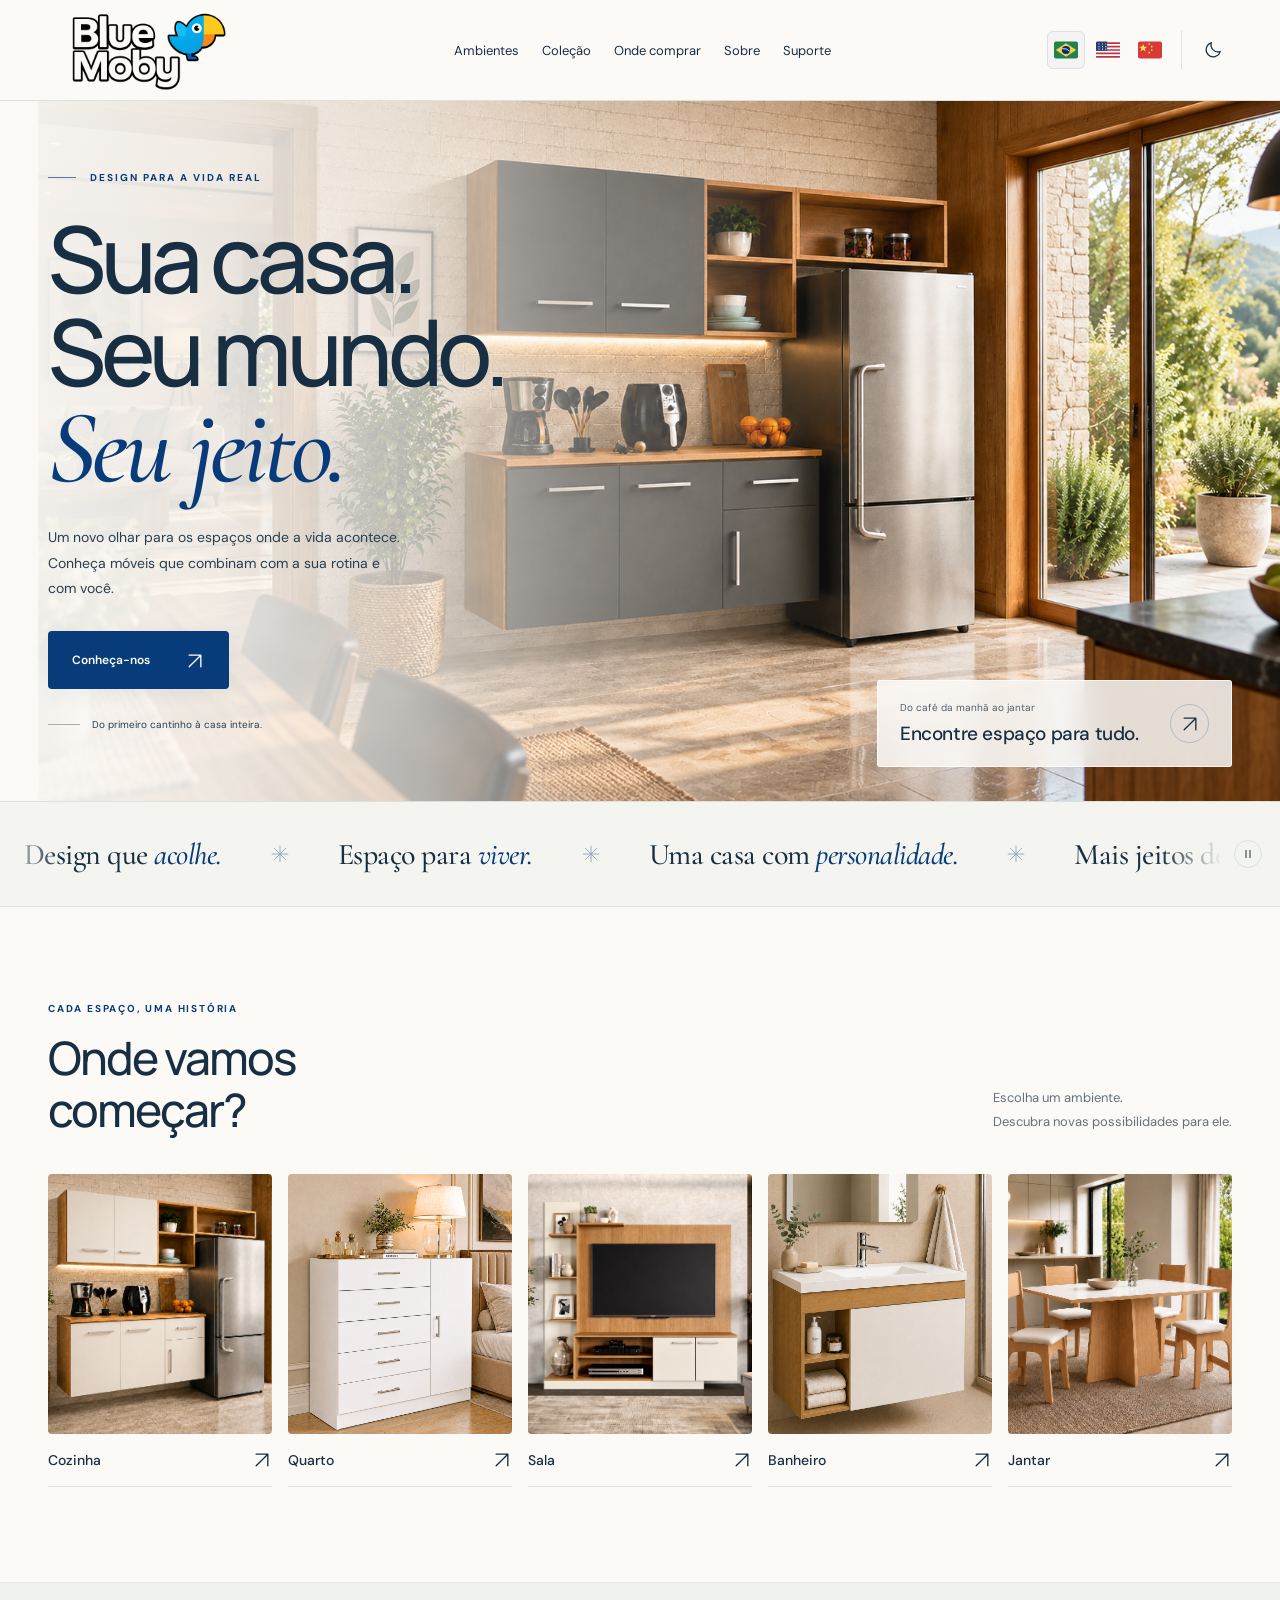
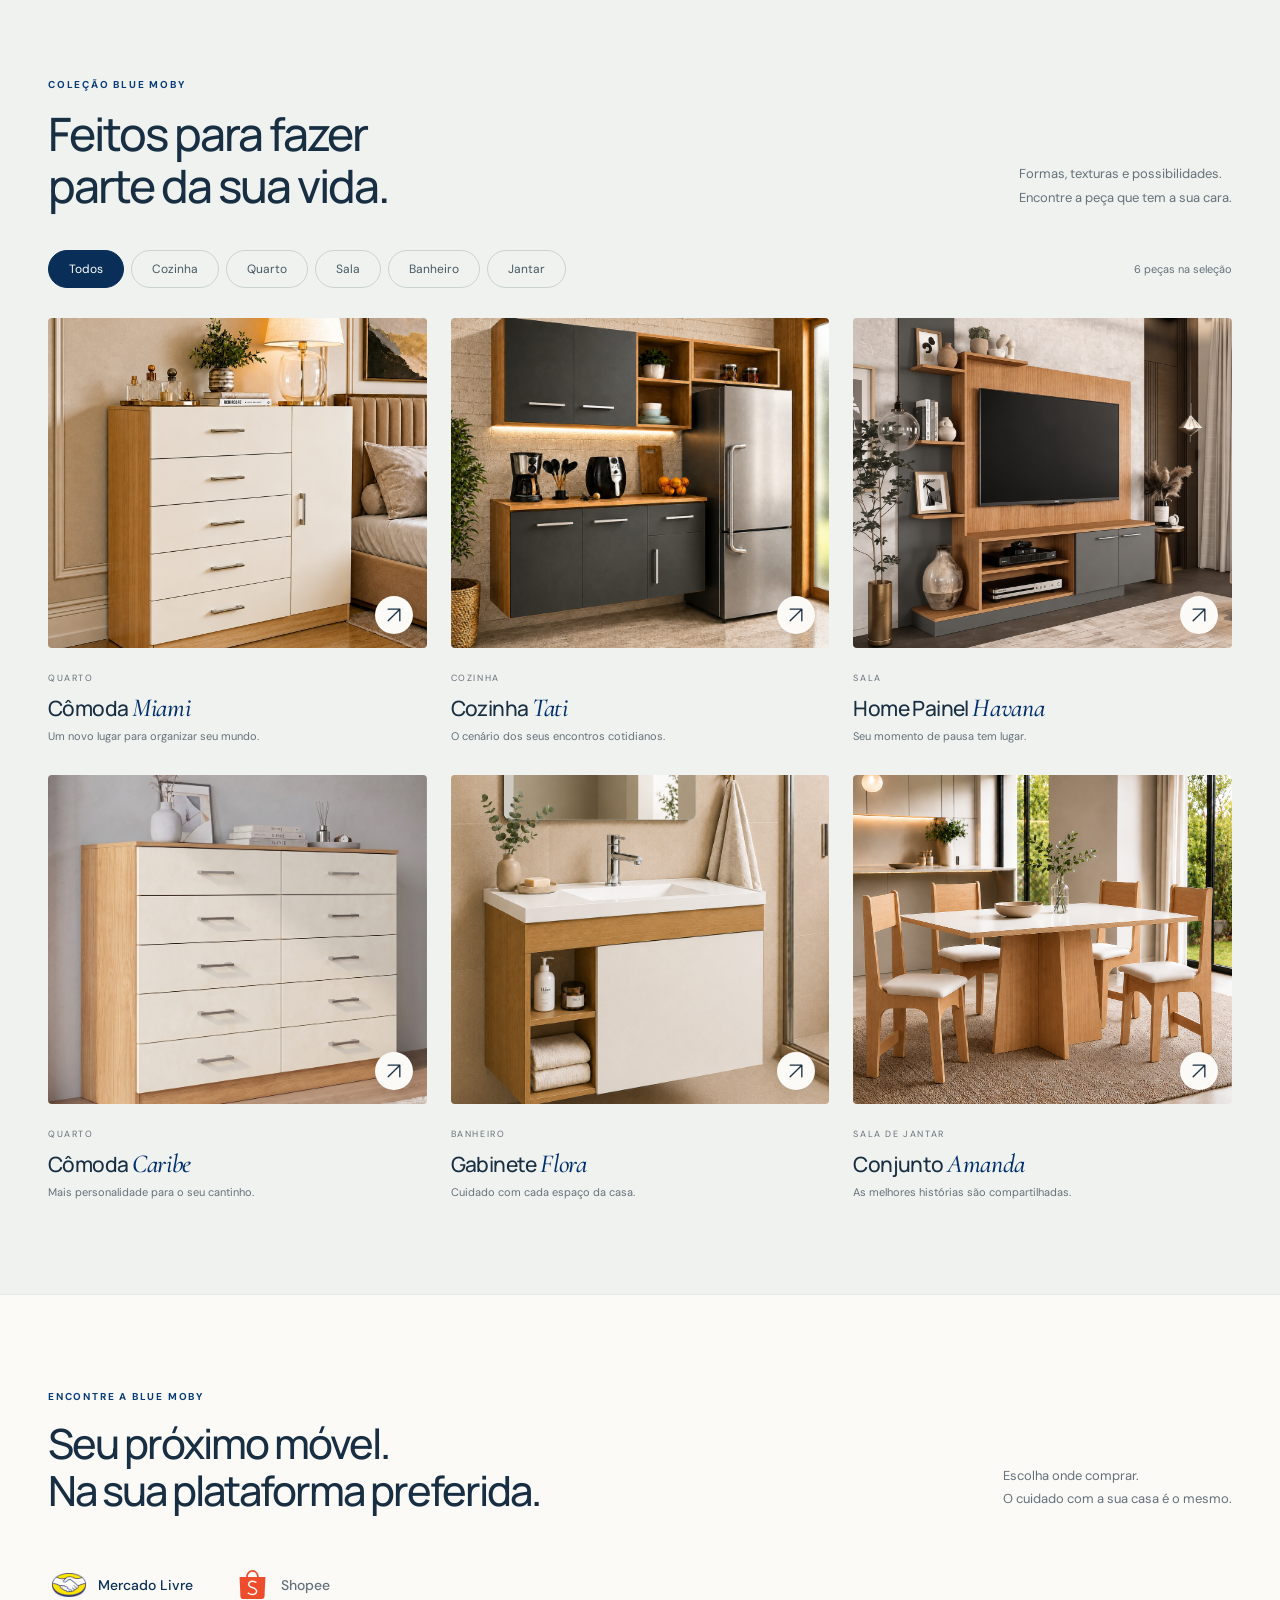
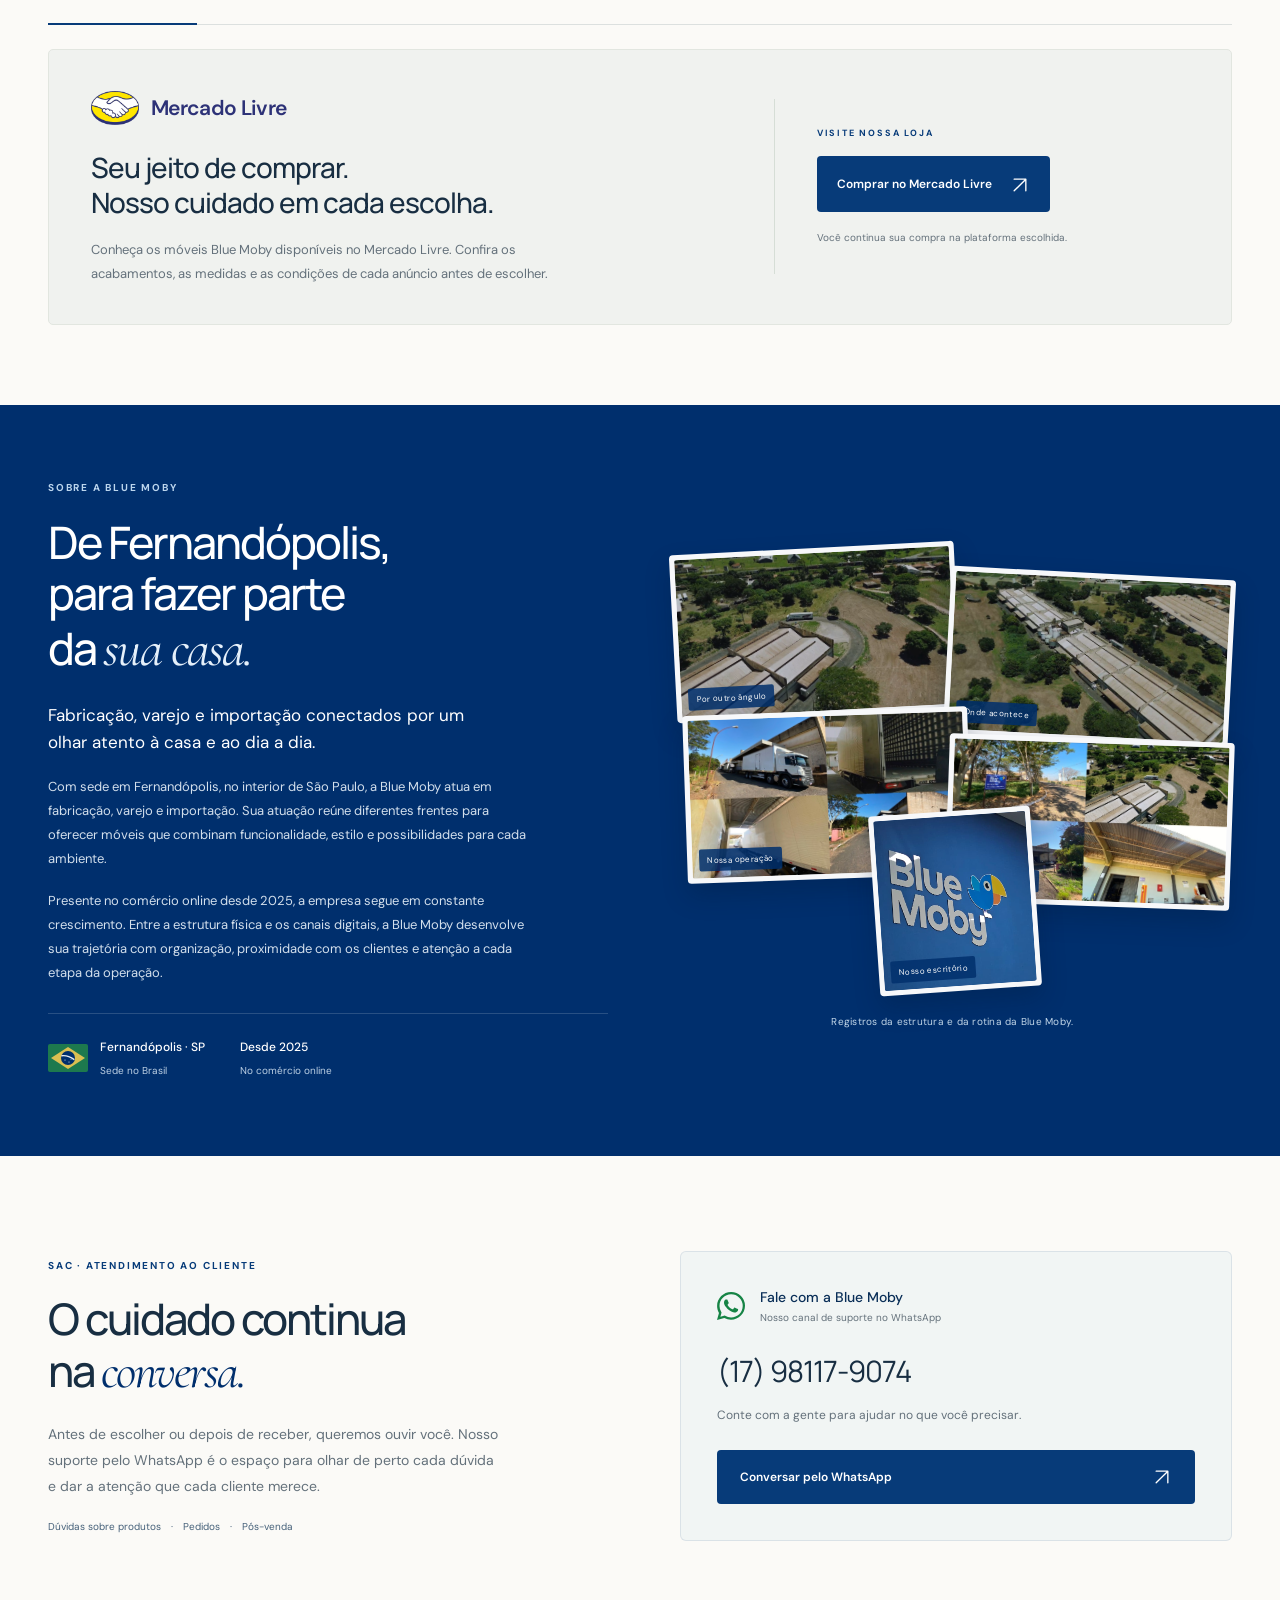
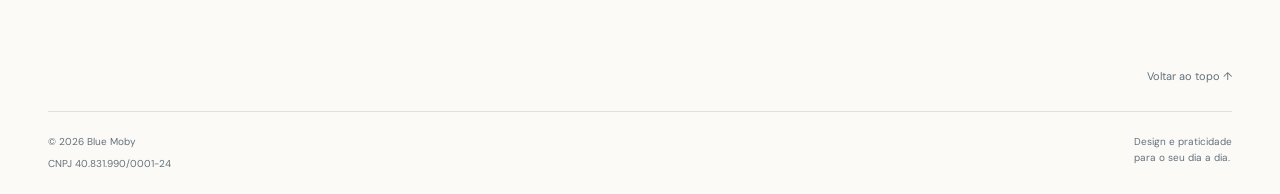
==== index.html @ 4458fa80 "refatorar estrutura (tree) do código para melhorar a legibilidade e a manutenibilidade + add readme" ====
<!doctype html>
<html lang="pt-BR">

<head>
  <meta charset="utf-8">
  <meta name="viewport" content="width=device-width,initial-scale=1">
  <meta name="description"
    content="Explore os móveis Blue Moby para cozinha, quarto, sala e banheiro. Encontre inspiração para uma casa do seu jeito.">
  <title>Blue Moby</title>
  <link rel="icon" type="image/png" href="images/brand/mascot.png">
  <link rel="preconnect" href="https://fonts.googleapis.com">
  <link rel="preconnect" href="https://fonts.gstatic.com" crossorigin>
  <link
    href="https://fonts.googleapis.com/css2?family=Cormorant+Garamond:ital,wght@0,500;0,600;1,500;1,600&family=DM+Sans:wght@400;500;600;700&family=Manrope:wght@400;500;600;700;800&display=swap"
    rel="stylesheet">
  <link rel="stylesheet" href="styles/main.css">
  <script>try { document.documentElement.dataset.theme = localStorage.getItem("blue-moby-theme") === "dark" ? "dark" : "light" } catch { }</script>
  <script src="scripts/preferences.js" defer></script>
  <script src="scripts/app.js" defer></script>
</head>

<body>
  <a class="skip-link" href="#conteudo">Pular para o conteúdo</a>
  <header class="header">
    <div class="container header-inner">
      <a class="brand" href="#inicio" aria-label="Blue Moby — início"><img src="images/brand/logo.png" alt="Blue Moby"
          width="145" height="48"></a>
      <nav class="nav" id="navigation" aria-label="Navegação principal"><a href="#ambientes">Ambientes</a><a
          href="#produtos">Coleção</a><a href="#onde-comprar">Onde comprar</a><a href="#sobre">Sobre</a><a
          href="#suporte">Suporte</a></nav>
      <div class="header-tools">
        <div class="language-picker" role="group" aria-label="Preferências de idioma"><button type="button"
            class="language-button" data-language="pt" lang="pt" aria-label="Português" title="Português"
            aria-pressed="true"><svg viewBox="0 0 28 20" width="24" height="18" aria-hidden="true">
              <rect width="28" height="20" rx="2" fill="#21824b" />
              <path d="m14 2 12 8-12 8L2 10Z" fill="#f3cf4f" />
              <circle cx="14" cy="10" r="4.8" fill="#002f6d" />
              <path d="M9.5 8.5q5-1 9 3" fill="none" stroke="white" stroke-width="1" />
            </svg></button><button type="button" class="language-button" data-language="en" lang="en"
            aria-label="English" title="English" aria-pressed="false"><svg viewBox="0 0 28 20" width="24" height="18"
              aria-hidden="true">
              <rect width="28" height="20" rx="2" fill="#fff" />
              <path d="M0 2h28M0 6h28M0 10h28M0 14h28M0 18h28" stroke="#bd3542" stroke-width="2" />
              <path d="M0 0h13v11H0z" fill="#253d70" />
              <path d="M3 3h1m3 0h1m3 0h1M3 6h1m3 0h1m3 0h1M3 9h1m3 0h1m3 0h1" stroke="white" stroke-width="1.4" />
            </svg></button><button type="button" class="language-button" data-language="zh" lang="zh-CN"
            aria-label="简体中文" title="简体中文" aria-pressed="false"><svg viewBox="0 0 28 20" width="24" height="18"
              aria-hidden="true">
              <rect width="28" height="20" rx="2" fill="#d83b35" />
              <path d="m6 3 1.2 3.3h3.4L8 8.4l1 3.3-3-2-3 2 1-3.3L1.4 6.3h3.4Z" fill="#ffdf64" />
              <g fill="#ffdf64">
                <circle cx="13" cy="3" r="1" />
                <circle cx="16" cy="6" r="1" />
                <circle cx="16" cy="10" r="1" />
                <circle cx="13" cy="13" r="1" />
              </g>
            </svg></button></div><button class="theme-toggle" type="button" aria-label="Ativar modo escuro"
          aria-pressed="false"><svg class="moon-icon" width="20" height="20" viewBox="0 0 24 24" fill="none"
            stroke="currentColor" stroke-width="1.5" aria-hidden="true">
            <path d="M20.5 14A8.5 8.5 0 0 1 10 3.5 8.5 8.5 0 1 0 20.5 14Z" />
          </svg><svg class="sun-icon" width="20" height="20" viewBox="0 0 24 24" fill="none" stroke="currentColor"
            stroke-width="1.5" stroke-linecap="round" aria-hidden="true">
            <circle cx="12" cy="12" r="4" />
            <path d="M12 2v2m0 16v2M2 12h2m16 0h2M5 5l1.5 1.5m11 11L19 19M5 19l1.5-1.5m11-11L19 5" />
          </svg></button>
      </div>
      <button class="menu-toggle" aria-controls="navigation" aria-expanded="false"
        aria-label="Abrir menu"><span></span><span></span></button>
    </div>
  </header>
  <main id="conteudo">
    <section class="hero container" id="inicio">
      <div class="hero-copy"><span class="eyebrow"> Design para a vida real</span>
        <h1>Sua casa.<br>Seu mundo.<br><span>Seu jeito.</span></h1>
        <p>Um novo olhar para os espaços onde a vida acontece. Conheça móveis que combinam com a sua rotina e com você.
        </p><a href="#produtos" class="button primary">Conheça-nos <span aria-hidden="true"><svg
              class="interactive-arrow" width="20" height="20" viewBox="0 0 24 24" fill="none" stroke="currentColor"
              stroke-width="1.6" stroke-linecap="round" stroke-linejoin="round" aria-hidden="true">
              <path d="M5 19 19 5M5 5h14v14" />
            </svg></span></a>
        <div class="hero-footnote"><span class="line"></span>Do primeiro cantinho à casa inteira.</div>
      </div>
      <div class="hero-visual"><img class="hero-photo" src="images/hero/kitchen-wide.png"
          alt="Cozinha Blue Moby em um ambiente decorado" fetchpriority="high">
        <a class="hero-tag" href="#produtos" data-category="Cozinha"><span><small>Do café da manhã ao
              jantar</small><strong>Encontre espaço para tudo.</strong></span><span class="circle-arrow"
            aria-hidden="true"><svg class="interactive-arrow" width="20" height="20" viewBox="0 0 24 24" fill="none"
              stroke="currentColor" stroke-width="1.6" stroke-linecap="round" stroke-linejoin="round"
              aria-hidden="true">
              <path d="M5 19 19 5M5 5h14v14" />
            </svg></span></a>
      </div>
    </section>
    <div class="brand-strip" role="region" aria-label="O jeito Blue Moby de morar">
      <div class="marquee-window">
        <div class="marquee-track" id="brand-marquee">
          <div class="marquee-group"><span class="marquee-phrase">Design que <em>acolhe.</em></span><span
              class="marquee-separator" aria-hidden="true"><svg width="22" height="22" viewBox="0 0 24 24" fill="none">
                <path d="M12 3v18M3 12h18M5.6 5.6l12.8 12.8M5.6 18.4 18.4 5.6" stroke="currentColor" stroke-width="1" />
              </svg></span><span class="marquee-phrase">Espaço para <em>viver.</em></span><span
              class="marquee-separator" aria-hidden="true"><svg width="22" height="22" viewBox="0 0 24 24" fill="none">
                <path d="M12 3v18M3 12h18M5.6 5.6l12.8 12.8M5.6 18.4 18.4 5.6" stroke="currentColor" stroke-width="1" />
              </svg></span><span class="marquee-phrase">Uma casa com <em>personalidade.</em></span><span
              class="marquee-separator" aria-hidden="true"><svg width="22" height="22" viewBox="0 0 24 24" fill="none">
                <path d="M12 3v18M3 12h18M5.6 5.6l12.8 12.8M5.6 18.4 18.4 5.6" stroke="currentColor" stroke-width="1" />
              </svg></span><span class="marquee-phrase">Mais jeitos de <em>morar bem.</em></span><span
              class="marquee-separator" aria-hidden="true"><svg width="22" height="22" viewBox="0 0 24 24" fill="none">
                <path d="M12 3v18M3 12h18M5.6 5.6l12.8 12.8M5.6 18.4 18.4 5.6" stroke="currentColor" stroke-width="1" />
              </svg></span></div>
          <div class="marquee-group" aria-hidden="true"><span class="marquee-phrase">Design que
              <em>acolhe.</em></span><span class="marquee-separator" aria-hidden="true"><svg width="22" height="22"
                viewBox="0 0 24 24" fill="none">
                <path d="M12 3v18M3 12h18M5.6 5.6l12.8 12.8M5.6 18.4 18.4 5.6" stroke="currentColor" stroke-width="1" />
              </svg></span><span class="marquee-phrase">Espaço para <em>viver.</em></span><span
              class="marquee-separator" aria-hidden="true"><svg width="22" height="22" viewBox="0 0 24 24" fill="none">
                <path d="M12 3v18M3 12h18M5.6 5.6l12.8 12.8M5.6 18.4 18.4 5.6" stroke="currentColor" stroke-width="1" />
              </svg></span><span class="marquee-phrase">Uma casa com <em>personalidade.</em></span><span
              class="marquee-separator" aria-hidden="true"><svg width="22" height="22" viewBox="0 0 24 24" fill="none">
                <path d="M12 3v18M3 12h18M5.6 5.6l12.8 12.8M5.6 18.4 18.4 5.6" stroke="currentColor" stroke-width="1" />
              </svg></span><span class="marquee-phrase">Mais jeitos de <em>morar bem.</em></span><span
              class="marquee-separator" aria-hidden="true"><svg width="22" height="22" viewBox="0 0 24 24" fill="none">
                <path d="M12 3v18M3 12h18M5.6 5.6l12.8 12.8M5.6 18.4 18.4 5.6" stroke="currentColor" stroke-width="1" />
              </svg></span></div>
        </div>
      </div><button class="marquee-toggle" type="button" aria-controls="brand-marquee" aria-label="Pausar letreiro"
        aria-pressed="false"><svg class="pause-icon" width="12" height="12" viewBox="0 0 12 12" aria-hidden="true">
          <path d="M4 2v8M8 2v8" fill="none" stroke="currentColor" stroke-width="1.5" />
        </svg><svg class="play-icon" width="12" height="12" viewBox="0 0 12 12" aria-hidden="true">
          <path d="m4 2 6 4-6 4Z" fill="currentColor" />
        </svg></button>
    </div>
    <section class="section container" id="ambientes">
      <div class="section-heading">
        <div><span class="eyebrow">Cada espaço, uma história</span>
          <h2>Onde vamos<br>começar?</h2>
        </div>
        <p>Escolha um ambiente.<br>Descubra novas possibilidades para ele.</p>
      </div>
      <div class="environments">
        <a class="environment" href="#produtos" data-category="Cozinha"><img src="images/rooms/cozinha.png"
            alt="Ambiente de cozinha" loading="lazy"><span><strong>Cozinha</strong><b><svg class="interactive-arrow"
                width="20" height="20" viewBox="0 0 24 24" fill="none" stroke="currentColor" stroke-width="1.6"
                stroke-linecap="round" stroke-linejoin="round" aria-hidden="true">
                <path d="M5 19 19 5M5 5h14v14" />
              </svg></b></span></a>
        <a class="environment" href="#produtos" data-category="Quarto"><img src="images/rooms/quarto.png"
            alt="Ambiente de quarto" loading="lazy"><span><strong>Quarto</strong><b><svg class="interactive-arrow"
                width="20" height="20" viewBox="0 0 24 24" fill="none" stroke="currentColor" stroke-width="1.6"
                stroke-linecap="round" stroke-linejoin="round" aria-hidden="true">
                <path d="M5 19 19 5M5 5h14v14" />
              </svg></b></span></a>
        <a class="environment" href="#produtos" data-category="Sala"><img src="images/rooms/sala.png"
            alt="Ambiente de sala" loading="lazy"><span><strong>Sala</strong><b><svg class="interactive-arrow"
                width="20" height="20" viewBox="0 0 24 24" fill="none" stroke="currentColor" stroke-width="1.6"
                stroke-linecap="round" stroke-linejoin="round" aria-hidden="true">
                <path d="M5 19 19 5M5 5h14v14" />
              </svg></b></span></a>
        <a class="environment" href="#produtos" data-category="Banheiro"><img src="images/rooms/banheiro.png"
            alt="Ambiente de banheiro" loading="lazy"><span><strong>Banheiro</strong><b><svg class="interactive-arrow"
                width="20" height="20" viewBox="0 0 24 24" fill="none" stroke="currentColor" stroke-width="1.6"
                stroke-linecap="round" stroke-linejoin="round" aria-hidden="true">
                <path d="M5 19 19 5M5 5h14v14" />
              </svg></b></span></a>
        <a class="environment" href="#produtos" data-category="Jantar"><img src="images/products/conjunto-amanda.png"
            alt="Ambiente de sala de jantar" loading="lazy"><span><strong>Jantar</strong><b><svg
                class="interactive-arrow" width="20" height="20" viewBox="0 0 24 24" fill="none" stroke="currentColor"
                stroke-width="1.6" stroke-linecap="round" stroke-linejoin="round" aria-hidden="true">
                <path d="M5 19 19 5M5 5h14v14" />
              </svg></b></span></a>
      </div>
    </section>
    <section class="collection section" id="produtos">
      <div class="container">
        <div class="section-heading">
          <div><span class="eyebrow">Coleção Blue Moby</span>
            <h2>Feitos para fazer<br>parte da sua vida.</h2>
          </div>
          <p>Formas, texturas e possibilidades.<br>Encontre a peça que tem a sua cara.</p>
        </div>
        <div class="collection-toolbar">
          <div class="filters" role="group" aria-label="Filtrar produtos por ambiente"><button class="filter active"
              data-filter="Todos" aria-pressed="true">Todos</button><button class="filter" data-filter="Cozinha"
              aria-pressed="false">Cozinha</button><button class="filter" data-filter="Quarto"
              aria-pressed="false">Quarto</button><button class="filter" data-filter="Sala"
              aria-pressed="false">Sala</button><button class="filter" data-filter="Banheiro"
              aria-pressed="false">Banheiro</button><button class="filter" data-filter="Jantar"
              aria-pressed="false">Jantar</button></div><span id="result-count" class="result-count" role="status"
            aria-live="polite"></span>
        </div>
        <div class="product-grid" id="product-grid"></div><noscript>
          <p>Ative o JavaScript para explorar os filtros e os detalhes da coleção.</p>
        </noscript>
        <div class="empty-state" id="empty-state" hidden><span class="eyebrow">Explore a Blue Moby</span>
          <h3>Novas possibilidades para sua casa.</h3>
          <p>Ainda não há produtos nesta seleção. Explore os outros ambientes da Blue Moby.</p>
          <button class="button primary" id="reset-filter">Ver todos os móveis <span aria-hidden="true"><svg
                class="interactive-arrow" width="20" height="20" viewBox="0 0 24 24" fill="none" stroke="currentColor"
                stroke-width="1.6" stroke-linecap="round" stroke-linejoin="round" aria-hidden="true">
                <path d="M5 19 19 5M5 5h14v14" />
              </svg></span></button>
        </div>
      </div>
    </section>
    <section class="marketplaces section container" id="onde-comprar" aria-labelledby="marketplaces-title">
      <div class="section-heading">
        <div><span class="eyebrow">Encontre a Blue Moby</span>
          <h2 id="marketplaces-title">Seu próximo móvel.<br>Na sua plataforma preferida.</h2>
        </div>
        <p>Escolha onde comprar. <br>O cuidado com a sua casa é o mesmo.</p>
      </div>
      <div class="market-tabs" role="tablist" aria-label="Escolha uma plataforma"><button class="market-tab"
          id="tab-mercado-livre" role="tab" aria-selected="true" aria-controls="panel-mercado-livre" tabindex="0"
          type="button"><img src="images/marketplaces/mercado-livre.png" alt="" width="36" height="30"><span>Mercado
            Livre</span></button>
        <button class="market-tab" id="tab-shopee" role="tab" aria-selected="false" aria-controls="panel-shopee"
          tabindex="-1" type="button"><img src="images/marketplaces/shopee.svg" alt="" width="36"
            height="30"><span>Shopee</span></button>
      </div>
      <div class="market-panel" id="panel-mercado-livre" role="tabpanel" aria-labelledby="tab-mercado-livre"
        tabindex="0">
        <div class="market-copy"><span class="market-brand mercado-livre"><img src="images/marketplaces/mercado-livre.png" alt=""
              width="48" height="40"><span>Mercado Livre</span></span>
          <h3>Seu jeito de comprar.<br>Nosso cuidado em cada escolha.</h3>
          <p>Conheça os móveis Blue Moby disponíveis no Mercado Livre. Confira os acabamentos, as medidas e as condições
            de cada anúncio antes de escolher.</p>
        </div>
        <div class="market-action"><span class="eyebrow">Visite nossa loja</span><a class="button primary market-link"
            href="https://mercadolivre.com.br/pagina/bluemoby2" target="_blank" rel="noopener noreferrer">Comprar no
            Mercado Livre<span aria-hidden="true"><svg class="interactive-arrow" width="20" height="20"
                viewBox="0 0 24 24" fill="none" stroke="currentColor" stroke-width="1.6" stroke-linecap="round"
                stroke-linejoin="round" aria-hidden="true">
                <path d="M5 19 19 5M5 5h14v14" />
              </svg></span><span class="sr-only"> (abre em nova aba)</span></a>
          <p>Você continua sua compra na plataforma escolhida.</p>
        </div>
      </div>
      <div class="market-panel" id="panel-shopee" role="tabpanel" aria-labelledby="tab-shopee" tabindex="0" hidden>
        <div class="market-copy"><span class="market-brand shopee"><img src="images/marketplaces/shopee.svg" alt="" width="48"
              height="40"><span>Shopee</span></span>
          <h3>Seu jeito de comprar.<br>Nosso cuidado em cada escolha.</h3>
          <p>Conheça os móveis Blue Moby disponíveis na Shopee. Confira os acabamentos, as medidas e as condições de
            cada anúncio antes de escolher.</p>
        </div>
        <div class="market-action"><span class="eyebrow">Visite nossa loja</span><a class="button primary market-link"
            href="https://shopee.com.br/bluemoby" target="_blank" rel="noopener noreferrer">Comprar na Shopee<span
              aria-hidden="true"><svg class="interactive-arrow" width="20" height="20" viewBox="0 0 24 24" fill="none"
                stroke="currentColor" stroke-width="1.6" stroke-linecap="round" stroke-linejoin="round"
                aria-hidden="true">
                <path d="M5 19 19 5M5 5h14v14" />
              </svg></span><span class="sr-only"> (abre em nova aba)</span></a>
          <p>Você continua sua compra na plataforma escolhida.</p>
        </div>
      </div>
    </section>

    <section class="company" id="sobre" aria-labelledby="company-title">
      <div class="container company-layout">
        <div class="company-copy"><span class="eyebrow">Sobre a Blue Moby</span>
          <h2 id="company-title">De Fernandópolis,<br>para fazer parte<br>da <em>sua casa.</em></h2>
          <p class="company-lead">Fabricação, varejo e importação conectados por um olhar atento à casa e ao dia a dia.
          </p>
          <p>Com sede em Fernandópolis, no interior de São Paulo, a Blue Moby atua em fabricação, varejo e importação.
            Sua atuação reúne diferentes frentes para oferecer móveis que combinam funcionalidade, estilo e
            possibilidades para cada ambiente.</p>
          <p>Presente no comércio online desde 2025, a empresa segue em constante crescimento. Entre a estrutura física
            e os canais digitais, a Blue Moby desenvolve sua trajetória com organização, proximidade com os clientes e
            atenção a cada etapa da operação.</p>
          <div class="company-facts"><span class="company-location"><svg class="brazil-flag" width="40" height="28"
                viewBox="0 0 40 28" role="img" aria-label="Brasil">
                <rect width="40" height="28" rx="2" fill="#21824b" />
                <path d="M20 3 37 14 20 25 3 14Z" fill="#f3cf4f" />
                <circle cx="20" cy="14" r="7" fill="#002f6d" />
                <path d="M13.4 11.8c4-.7 8.4.6 12.9 3.8" fill="none" stroke="#fff" stroke-width="1.4" />
                <g fill="#fff">
                  <circle cx="17" cy="16" r=".55" />
                  <circle cx="21" cy="18" r=".55" />
                  <circle cx="23" cy="15.5" r=".45" />
                </g>
              </svg><span><strong>Fernandópolis · SP</strong>Sede no Brasil</span></span><span><strong>Desde
                2025</strong>No comércio online</span></div>
        </div>
        <div class="company-visual">
          <div class="company-gallery" aria-label="Imagens da estrutura e do dia a dia da Blue Moby">
            <figure class="company-photo photo-1"><img src="images/company/empresa-aerea.png"
                alt="Vista aérea dos barracões e da área de circulação" loading="lazy">
              <figcaption>Por outro ângulo</figcaption>
            </figure>
            <figure class="company-photo photo-2"><img src="images/company/empresa-barracoes.png"
                alt="Vista aérea das instalações da empresa" loading="lazy">
              <figcaption>Onde acontece</figcaption>
            </figure>
            <figure class="company-photo photo-3"><img src="images/company/empresa-logistica.jpg"
                alt="Carga, descarga e transporte na Blue Moby" loading="lazy">
              <figcaption>Nossa operação</figcaption>
            </figure>
            <figure class="company-photo photo-4"><img src="images/company/empresa-estrutura.jpg"
                alt="Entrada e instalações da Blue Moby em Fernandópolis" loading="lazy">
              <figcaption>Nossa estrutura</figcaption>
            </figure>
            <figure class="company-photo photo-5"><img src="images/company/empresa-escritorio.jpg"
                alt="Logo Blue Moby e miniaturas de caminhões no escritório" loading="lazy">
              <figcaption>Nosso escritório</figcaption>
            </figure>
          </div>
          <p class="gallery-caption">Registros da estrutura e da rotina da Blue Moby.</p>
        </div>
      </div>
    </section>
    <section class="support section container" id="suporte" aria-labelledby="support-title">
      <div class="support-copy"><span class="eyebrow">SAC · Atendimento ao cliente</span>
        <h2 id="support-title">O cuidado continua<br>na <em>conversa.</em></h2>
        <p>Antes de escolher ou depois de receber, queremos ouvir você. Nosso suporte pelo WhatsApp é o espaço para
          olhar de perto cada dúvida e dar a atenção que cada cliente merece.</p><span class="support-topics">Dúvidas
          sobre produtos <span aria-hidden="true">·</span> Pedidos <span aria-hidden="true">·</span> Pós-venda</span>
      </div>
      <div class="support-contact"><span class="support-channel"><svg class="whatsapp-logo" width="28" height="28"
            viewBox="0 0 24 24" aria-hidden="true" fill="currentColor">
            <path
              d="M20.52 3.48A11.9 11.9 0 0 0 12.04 0C5.45 0 .09 5.35.09 11.94c0 2.1.55 4.15 1.6 5.96L0 24l6.25-1.64a11.94 11.94 0 0 0 5.78 1.47h.01C18.63 23.83 24 18.48 24 11.89a11.8 11.8 0 0 0-3.48-8.41ZM12.04 21.8a9.9 9.9 0 0 1-5.05-1.38l-.36-.21-3.71.97.99-3.62-.24-.37a9.9 9.9 0 0 1-1.51-5.25c0-5.48 4.46-9.94 9.94-9.94a9.88 9.88 0 0 1 7.03 2.91 9.86 9.86 0 0 1 2.91 7.02c0 5.48-4.46 9.87-10 9.87Zm5.45-7.43c-.3-.15-1.77-.87-2.04-.97-.27-.1-.47-.15-.67.15-.2.3-.77.97-.94 1.17-.17.2-.35.22-.65.07-.3-.15-1.26-.46-2.41-1.49-.89-.79-1.49-1.77-1.66-2.07-.17-.3-.02-.46.13-.61.13-.13.3-.35.45-.52.15-.18.2-.3.3-.5.1-.2.05-.37-.02-.52-.08-.15-.67-1.62-.92-2.22-.24-.58-.49-.5-.67-.51h-.57c-.2 0-.52.07-.79.37-.27.3-1.04 1.02-1.04 2.49s1.07 2.89 1.21 3.09c.15.2 2.1 3.21 5.09 4.51.71.3 1.27.49 1.7.63.72.23 1.37.2 1.88.12.58-.09 1.77-.72 2.02-1.42.25-.7.25-1.3.17-1.42-.07-.13-.27-.2-.57-.35Z" />
          </svg><span>Fale com a Blue Moby<small>Nosso canal de suporte no WhatsApp</small></span></span><a
          class="support-number" href="https://wa.me/5517981179074" target="_blank" rel="noopener noreferrer"
          aria-label="Conversar com a Blue Moby pelo WhatsApp no número (17) 98117-9074 (abre em nova aba)">(17)
          98117-9074</a>
        <p>Conte com a gente para ajudar no que você precisar.</p><a class="button primary whatsapp-button"
          href="https://wa.me/5517981179074" target="_blank" rel="noopener noreferrer">Conversar pelo WhatsApp <svg
            class="interactive-arrow" width="20" height="20" viewBox="0 0 24 24" fill="none" stroke="currentColor"
            stroke-width="1.6" stroke-linecap="round" stroke-linejoin="round" aria-hidden="true">
            <path d="M5 19 19 5M5 5h14v14" />
          </svg><span class="sr-only"> (abre em nova aba)</span></a>
      </div>
    </section>
  </main>
  <footer class="container footer"><a href="#inicio">Voltar ao topo ↑</a>
    <div class="footer-bottom"><span class="footer-legal"><span>© <span id="year">2026</span> Blue Moby</span><span>CNPJ
          40.831.990/0001-24</span></span><span class="footer-tagline">Design e praticidade<br>para o seu dia a
        dia.</span></div>
  </footer>
  <dialog id="product-dialog" aria-labelledby="dialog-title"><button class="dialog-close"
      aria-label="Fechar detalhes">×</button>
    <div class="dialog-layout"><img id="dialog-image" src="images/products/comoda-miami.png" alt="">
      <div class="dialog-copy"><span class="eyebrow" id="dialog-category"></span>
        <h2 id="dialog-title"></h2>
        <p id="dialog-description"></p>
        <div class="detail-note"><strong>Gostou desta peça?</strong>
          <p>Veja este produto na plataforma disponível e confira medidas, acabamentos e condições de compra.</p>
        </div>
        <div class="dialog-stores" aria-label="Anúncios deste produto"></div><button class="button primary"
          id="copy-product">Copiar nome do produto <span aria-hidden="true"><svg class="interactive-arrow" width="20"
              height="20" viewBox="0 0 24 24" fill="none" stroke="currentColor" stroke-width="1.6"
              stroke-linecap="round" stroke-linejoin="round" aria-hidden="true">
              <path d="M5 19 19 5M5 5h14v14" />
            </svg></span></button>
        <p class="copy-status" id="copy-status" role="status" aria-live="polite"></p>
      </div>
    </div>
  </dialog>
</body>

</html>
---- styles/main.css ----
:root {
    --blue: #073b79;
    --navy: #092e57;
    --ink: #182e42;
    --paper: #fbfaf7;
    --muted: #64717b;
    --line: #dce0df;
    --serif: Georgia, serif
}

* {
    box-sizing: border-box
}

html {
    scroll-behavior: smooth;
    scroll-padding-top: 100px
}

body {
    margin: 0;
    background: var(--paper);
    color: var(--ink);
    font-family: 'DM Sans', Arial, sans-serif
}

body.modal-open {
    overflow: hidden
}

a {
    color: inherit;
    text-decoration: none
}

button {
    font: inherit;
    cursor: pointer
}

img {
    display: block;
    width: 100%
}

button,
a {
    -webkit-tap-highlight-color: transparent
}

button:focus-visible,
a:focus-visible {
    outline: 3px solid #bc7c29;
    outline-offset: 5px
}

[hidden] {
    display: none !important
}

.container {
    width: min(1320px, calc(100% - 96px));
    margin-inline: auto
}

.header {
    position: sticky;
    top: 0;
    z-index: 20;
    background: rgba(251, 250, 247, .96);
    border-bottom: 1px solid var(--line);
    backdrop-filter: blur(16px)
}

.header-inner {
    height: 88px;
    display: flex;
    align-items: center;
    justify-content: space-between;
    gap: 30px
}

.brand img {
    width: 138px;
    height: 48px;
    object-fit: contain
}

.nav {
    display: flex;
    gap: 34px;
    font-size: 13px
}

.nav a:hover,
.text-link:hover {
    color: #2171ab
}

.header-cta {
    font-size: 12px;
    font-weight: 700;
    display: flex;
    gap: 28px;
    align-items: center;
    border-bottom: 1px solid var(--blue);
    padding: 10px 0
}

.header-cta span {
    font-size: 22px
}

.menu-toggle {
    display: none
}

.hero {
    display: grid;
    grid-template-columns: .9fr 1.1fr;
    gap: 55px;
    padding-block: 44px 56px;
    align-items: center
}

.eyebrow {
    font-size: 10px;
    letter-spacing: 1.8px;
    text-transform: uppercase;
    font-weight: 700;
    color: var(--blue);
    display: block;
    margin-bottom: 22px
}

.eyebrow i {
    display: inline-block;
    width: 7px;
    height: 7px;
    background: var(--blue);
    border-radius: 50%;
    margin-right: 9px
}

.hero h1 {
    font-family: Manrope, Arial, sans-serif;
    font-size: clamp(56px, 6.3vw, 88px);
    line-height: 1.04;
    letter-spacing: -5px;
    font-weight: 500;
    margin: 0 0 26px
}

.hero h1>span {
    font-family: var(--serif);
    font-style: italic;
    color: var(--blue);
    letter-spacing: -4px
}

.hero-copy>p {
    font-size: 15px;
    line-height: 1.8;
    color: var(--muted);
    max-width: 350px;
    margin: 0 0 30px
}

.button {
    display: inline-flex;
    align-items: center;
    justify-content: center;
    gap: 34px;
    padding: 17px 23px;
    border: 0;
    border-radius: 4px;
    font-size: 12px;
    font-weight: 600;
    transition: background .2s, transform .2s
}

.button:hover {
    transform: translateY(-2px)
}

.button>span {
    font-size: 20px;
    line-height: 1
}

.primary {
    background: var(--blue);
    color: white
}

.primary:hover {
    background: var(--navy)
}

.hero-footnote {
    display: flex;
    align-items: center;
    gap: 12px;
    font-size: 10px;
    color: var(--muted);
    margin-top: 36px
}

.line {
    height: 1px;
    width: 32px;
    background: #a4afb8
}

.hero-visual {
    position: relative;
    min-width: 0;
    height: 560px;
    border-radius: 5px;
    overflow: hidden
}

.hero-photo {
    height: 100%;
    object-fit: cover
}

.image-topline {
    position: absolute;
    inset: 20px 22px auto;
    display: flex;
    justify-content: space-between;
    font-size: 9px;
    letter-spacing: 1.1px;
    color: white;
    text-shadow: 0 1px 6px #000;
    background: #092e5780;
    padding: 9px 12px;
    border-radius: 3px
}

.hero-tag {
    position: absolute;
    bottom: 22px;
    left: 22px;
    right: 22px;
    background: rgba(251, 250, 247, .96);
    display: flex;
    align-items: center;
    justify-content: space-between;
    padding: 20px 24px;
    border-radius: 3px
}

.hero-tag small {
    display: block;
    color: var(--muted);
    font-size: 10px;
    margin-bottom: 6px
}

.hero-tag strong {
    font-size: 19px;
    font-weight: 500
}

.circle-arrow {
    border: 1px solid #aebcc8;
    border-radius: 50%;
    width: 39px;
    height: 39px;
    display: grid;
    place-items: center;
    font-size: 21px
}

.brand-strip {
    border-block: 1px solid var(--line)
}

.brand-strip>.container {
    display: flex;
    justify-content: space-between;
    align-items: center;
    gap: 24px;
    min-height: 70px;
    font-size: 11px;
    color: var(--muted)
}

.brand-strip b {
    color: var(--blue);
    margin: 0 24px;
    font-size: 17px
}

.section {
    padding-block: 95px
}

.section-heading {
    display: flex;
    justify-content: space-between;
    gap: 35px;
    align-items: flex-end;
    margin-bottom: 38px
}

h2 {
    font-family: Manrope, Arial, sans-serif;
    font-size: clamp(34px, 3.6vw, 49px);
    font-weight: 500;
    letter-spacing: -2px;
    line-height: 1.13;
    margin: 0
}

.section-heading p {
    font-size: 13px;
    line-height: 1.8;
    color: var(--muted);
    margin: 0 0 3px
}

.section-heading .eyebrow {
    margin-bottom: 17px
}

.environments {
    display: grid;
    grid-template-columns: repeat(5, minmax(0, 1fr));
    gap: 16px
}

.environment {
    min-width: 0
}

.environment img {
    height: 260px;
    object-fit: cover;
    border-radius: 4px;
    transition: filter .25s
}

.environment:hover img {
    filter: brightness(1.09)
}

.environment>span {
    display: flex;
    justify-content: space-between;
    align-items: center;
    padding: 16px 0;
    border-bottom: 1px solid var(--line);
    font-size: 14px
}

.environment strong {
    font-weight: 500
}

.environment b {
    font-size: 20px;
    font-weight: 400
}

.collection {
    background: #f0f2ef;
    border-block: 1px solid #e4e7e3
}

.collection-toolbar {
    display: flex;
    justify-content: space-between;
    align-items: center;
    gap: 20px;
    margin-bottom: 30px
}

.filters {
    display: flex;
    flex-wrap: wrap;
    gap: 7px
}

.filter {
    background: transparent;
    border: 1px solid #cbd3d2;
    border-radius: 30px;
    font-size: 12px;
    padding: 10px 20px;
    color: #465963
}

.filter.active {
    color: #fff;
    background: var(--navy);
    border-color: var(--navy)
}

.filter:hover:not(.active) {
    background: #e2e8e4
}

.result-count {
    font-size: 11px;
    color: var(--muted);
    white-space: nowrap
}

.product-grid {
    display: grid;
    grid-template-columns: repeat(3, minmax(0, 1fr));
    gap: 32px 24px
}

.product-card {
    min-width: 0
}

.product-trigger {
    display: block;
    border: 0;
    text-align: left;
    background: transparent;
    width: 100%;
    padding: 0;
    color: inherit
}

.product-image {
    position: relative;
    overflow: hidden;
    background: #e6e5df;
    border-radius: 4px;
    aspect-ratio: 1.15
}

.product-image img {
    height: 100%;
    object-fit: cover;
    transition: transform .5s
}

.product-trigger:hover img {
    transform: scale(1.045)
}

.product-view {
    position: absolute;
    right: 14px;
    bottom: 14px;
    border-radius: 50%;
    height: 38px;
    width: 38px;
    display: grid;
    place-items: center;
    background: var(--paper);
    font-size: 21px;
    box-shadow: 0 2px 15px #0001
}

.product-info {
    padding-top: 17px
}

.product-info small {
    font-size: 9px;
    letter-spacing: 1.6px;
    text-transform: uppercase;
    color: var(--muted)
}

.product-info h3 {
    font-family: Manrope, Arial, sans-serif;
    font-weight: 500;
    font-size: 21px;
    letter-spacing: -.6px;
    margin: 6px 0
}

.product-info p {
    font-size: 11px;
    color: var(--muted);
    margin: 0
}

.empty-state {
    text-align: center;
    padding: 65px 20px;
    background: #fbfaf7;
    border: 1px solid var(--line)
}

.empty-state h3 {
    font-size: 30px;
    margin: 0 0 16px
}

.empty-state p {
    max-width: 440px;
    margin: 0 auto 25px;
    line-height: 1.7;
    color: var(--muted);
    font-size: 14px
}

.about {
    display: grid;
    grid-template-columns: 1fr 1fr;
    gap: 100px;
    align-items: center
}

.about-photo {
    position: relative
}

.about-photo img {
    aspect-ratio: 1.05;
    object-fit: cover;
    border-radius: 4px
}

.about-photo>span {
    position: absolute;
    bottom: 18px;
    left: 18px;
    background: var(--paper);
    padding: 12px 16px;
    font-size: 9px;
    letter-spacing: 1.4px
}

.about-copy h2 {
    font-size: clamp(36px, 4vw, 55px)
}

em {
    font-family: var(--serif);
    font-weight: 400
}

.about-copy p {
    max-width: 350px;
    font-size: 14px;
    line-height: 1.9;
    color: var(--muted);
    margin: 25px 0
}

.text-link {
    display: inline-flex;
    gap: 25px;
    padding: 8px 0;
    border-bottom: 1px solid var(--line);
    font-size: 12px
}

.closing {
    position: relative;
    overflow: hidden;
    background: var(--navy);
    color: white;
    padding-block: 70px
}

.closing .container {
    position: relative;
    z-index: 1
}

.closing .eyebrow {
    color: #bed4e3
}

.closing h2 {
    font-size: clamp(34px, 4vw, 54px);
    margin-bottom: 30px
}

.light {
    background: var(--paper);
    color: var(--navy)
}

.closing-mark {
    position: absolute;
    right: 2%;
    bottom: -80px;
    font-family: var(--serif);
    font-size: 370px;
    letter-spacing: -30px;
    color: #ffffff08;
    pointer-events: none
}

.footer {
    padding-top: 42px;
    display: flex;
    align-items: center;
    justify-content: space-between;
    gap: 25px;
    flex-wrap: wrap
}

.footer>p,
.footer>a:not(.brand) {
    font-size: 11px;
    color: var(--muted)
}

.footer-bottom {
    width: 100%;
    display: flex;
    justify-content: space-between;
    border-top: 1px solid var(--line);
    padding: 22px 0;
    font-size: 10px;
    color: var(--muted)
}

.skip-link {
    position: fixed;
    top: -100px;
    left: 15px;
    z-index: 100;
    background: white;
    padding: 15px
}

.skip-link:focus {
    top: 10px
}

dialog {
    padding: 0;
    border: 0;
    border-radius: 8px;
    width: min(900px, calc(100% - 32px));
    max-height: 90dvh;
    color: var(--ink);
    background: var(--paper)
}

dialog::backdrop {
    background: #051a30b8;
    backdrop-filter: blur(5px)
}

.dialog-layout {
    display: grid;
    grid-template-columns: 1fr 1fr
}

.dialog-layout>img {
    height: 100%;
    min-height: 460px;
    object-fit: cover
}

.dialog-copy {
    padding: 58px 35px 28px
}

.dialog-copy h2 {
    font-size: 36px
}

.dialog-copy>p {
    font-size: 14px;
    line-height: 1.8;
    color: var(--muted)
}

.dialog-close {
    position: absolute;
    right: 12px;
    top: 12px;
    width: 35px;
    height: 35px;
    border: 1px solid var(--line);
    border-radius: 50%;
    background: var(--paper);
    font-size: 24px;
    color: var(--ink);
    z-index: 1
}

.detail-note {
    border-top: 1px solid var(--line);
    padding-top: 22px;
    margin-top: 25px
}

.detail-note strong {
    font-size: 13px
}

.detail-note p {
    font-size: 12px;
    color: var(--muted);
    line-height: 1.7
}

.dialog-copy .button {
    width: 100%;
    gap: 15px;
    margin-top: 12px
}

.copy-status {
    min-height: 22px;
    font-size: 11px !important;
    margin-bottom: 0
}

@media(min-width:1550px) {
    .hero-visual {
        height: 620px
    }
}

@media(max-width:1100px) {
    .container {
        width: calc(100% - 56px)
    }

    .hero {
        gap: 30px
    }

    .hero h1 {
        font-size: 65px
    }

    .hero-visual {
        height: 510px
    }

    .environment img {
        height: 210px
    }

    .about {
        gap: 50px
    }

    .brand-strip b {
        margin: 0 12px
    }
}

@media(max-width:900px) {
    html {
        scroll-padding-top: 85px
    }

    .container {
        width: calc(100% - 36px)
    }

    .header-inner {
        height: 72px;
        gap: 15px
    }

    .brand img {
        width: 115px;
        height: 40px
    }

    .header-cta {
        margin-left: auto;
        font-size: 10px;
        gap: 9px
    }

    .menu-toggle {
        display: flex;
        flex-direction: column;
        justify-content: center;
        gap: 6px;
        width: 40px;
        height: 40px;
        border: 1px solid var(--line);
        background: transparent;
        border-radius: 3px;
        padding: 10px
    }

    .menu-toggle span {
        width: 18px;
        height: 1px;
        background: var(--ink)
    }

    .nav {
        display: none;
        position: absolute;
        top: 72px;
        left: 0;
        right: 0;
        padding: 20px;
        background: var(--paper);
        border-bottom: 1px solid var(--line);
        flex-direction: column;
        gap: 0
    }

    .nav.open {
        display: flex
    }

    .nav a {
        padding: 13px
    }

    .hero {
        grid-template-columns: 1fr;
        padding-block: 35px;
        gap: 30px
    }

    .hero h1 {
        font-size: 64px;
        letter-spacing: -3px;
        margin-bottom: 21px
    }

    .hero-copy>p {
        max-width: 420px;
        font-size: 14px
    }

    .hero .eyebrow {
        margin-bottom: 20px
    }

    .hero-footnote {
        margin-top: 24px
    }

    .hero-visual {
        height: 430px
    }

    .brand-strip>.container {
        padding-block: 20px;
        flex-direction: column;
        align-items: flex-start;
        gap: 13px;
        font-size: 10px
    }

    .brand-strip b {
        margin: 0 10px;
        font-size: 14px
    }

    .section {
        padding-block: 58px
    }

    .section-heading {
        align-items: flex-start;
        gap: 20px;
        flex-direction: column;
        margin-bottom: 28px
    }

    .section-heading p {
        font-size: 12px
    }

    .section-heading p br {
        display: none
    }

    .environments {
        grid-template-columns: repeat(2, minmax(0, 1fr));
        gap: 22px 14px
    }

    .environment img {
        height: 210px
    }

    .environment:last-child {
        grid-column: span 2
    }

    .environment:last-child img {
        height: 220px
    }

    .collection-toolbar {
        align-items: flex-start;
        flex-direction: column;
        gap: 14px
    }

    .filter {
        font-size: 11px;
        padding: 9px 15px
    }

    .product-grid {
        grid-template-columns: repeat(2, minmax(0, 1fr));
        gap: 26px 14px
    }

    .product-image {
        aspect-ratio: .9
    }

    .product-info h3 {
        font-size: 18px
    }

    .product-info p {
        font-size: 10px;
        line-height: 1.5
    }

    .product-view {
        height: 30px;
        width: 30px;
        right: 9px;
        bottom: 9px;
        font-size: 17px
    }

    .about {
        grid-template-columns: 1fr;
        gap: 33px
    }

    .about-photo img {
        aspect-ratio: 1.2
    }

    .about-copy h2 br {
        display: none
    }

    .about-copy h2 {
        max-width: 400px
    }

    .closing {
        padding-block: 50px
    }

    .closing-mark {
        font-size: 260px;
        bottom: -50px
    }

    .footer {
        padding-top: 28px;
        gap: 15px
    }

    .footer>p {
        display: none
    }

    .footer-bottom {
        font-size: 9px;
        gap: 20px;
        line-height: 1.6
    }

    .dialog-layout {
        grid-template-columns: 1fr
    }

    .dialog-layout>img {
        height: 240px;
        min-height: 0
    }

    .dialog-copy {
        padding: 28px 24px 18px
    }

    .dialog-copy .eyebrow {
        margin-bottom: 12px
    }

    .dialog-copy h2 {
        font-size: 30px
    }

    .detail-note {
        margin-top: 18px;
        padding-top: 18px
    }
}

@media(prefers-reduced-motion:reduce) {
    html {
        scroll-behavior: auto
    }

    *,
    *::before,
    *::after {
        transition: none !important;
        animation: none !important
    }
}

.brand {
    display: flex;
    align-items: center;
    justify-content: center;
    width: 138px;
    height: 48px;
    overflow: hidden;
    flex-shrink: 0
}

.brand img {
    width: 360px;
    max-width: none;
    height: 125px;
    flex-shrink: 0
}

@media(max-width:900px) {
    .brand {
        width: 100px;
        height: 40px
    }

    .brand img {
        width: 280px;
        height: 100px
    }
}



/* Quiet, continuous brand ribbon. The duplicate is visual only. */
.sr-only {
    position: absolute;
    width: 1px;
    height: 1px;
    padding: 0;
    margin: -1px;
    overflow: hidden;
    clip: rect(0, 0, 0, 0);
    white-space: nowrap;
    border: 0
}

.brand-strip {
    position: relative;
    isolation: isolate;
    padding-right: 58px
}

.marquee-window {
    overflow: hidden;
    mask-image: linear-gradient(to right, transparent, #000 5%, #000 95%, transparent)
}

.marquee-track {
    display: flex;
    width: max-content;
    animation: brand-drift 48s linear infinite
}

.marquee-group {
    display: flex;
    align-items: center;
    justify-content: space-around;
    gap: 58px;
    min-width: max(1080px, 100vw);
    padding: 0 29px;
    min-height: 72px;
    flex-shrink: 0
}

.marquee-group>span {
    white-space: nowrap;
    font-size: 12px;
    font-weight: 400;
    letter-spacing: .15px;
    color: var(--muted)
}

.marquee-group .marquee-dot {
    color: var(--blue);
    font-size: 20px;
    opacity: .55
}

.brand-strip:hover .marquee-track,
.brand-strip:focus-within .marquee-track,
.brand-strip.is-paused .marquee-track {
    animation-play-state: paused
}

.marquee-toggle {
    position: absolute;
    right: 18px;
    top: 50%;
    transform: translateY(-50%);
    display: grid;
    place-items: center;
    width: 28px;
    height: 28px;
    padding: 0;
    border: 1px solid var(--line);
    border-radius: 50%;
    background: var(--paper);
    color: var(--muted)
}

.marquee-toggle:hover {
    border-color: var(--blue);
    color: var(--blue)
}

.marquee-toggle .play-icon {
    display: none
}

.is-paused .marquee-toggle .play-icon {
    display: block
}

.is-paused .marquee-toggle .pause-icon {
    display: none
}

@keyframes brand-drift {
    to {
        transform: translateX(-50%)
    }
}

/* Marketplaces use brand color in the marks, keeping the site palette intact. */
.marketplaces {
    padding-bottom: 0
}

.marketplaces .section-heading h2 {
    font-size: clamp(32px, 3.25vw, 46px)
}

.market-tabs {
    display: flex;
    gap: 34px;
    border-bottom: 1px solid var(--line);
    margin-top: 42px
}

.market-tab {
    position: relative;
    display: flex;
    align-items: center;
    justify-content: center;
    gap: 12px;
    min-height: 68px;
    padding: 8px 4px 18px;
    background: none;
    border: 0;
    color: var(--muted);
    font-size: 14px;
    font-weight: 500
}

.market-tab img {
    width: 34px;
    height: 29px;
    object-fit: contain
}

.market-tab::after {
    position: absolute;
    content: '';
    height: 2px;
    background: var(--blue);
    bottom: -1px;
    left: 0;
    right: 0;
    transform: scaleX(0);
    transition: transform .2s ease
}

.market-tab[aria-selected="true"] {
    color: var(--navy)
}

.market-tab[aria-selected="true"]::after {
    transform: scaleX(1)
}

.market-tab:hover {
    color: var(--navy)
}

.market-panel {
    display: grid;
    grid-template-columns: 1fr 1fr;
    gap: 50px;
    align-items: center;
    padding: 42px 0 12px;
    min-width: 0
}

.market-copy {
    padding: 10px 0;
    min-width: 0
}

.market-brand {
    display: flex;
    align-items: center;
    gap: 12px;
    font-size: 23px;
    font-weight: 600;
    letter-spacing: -.65px;
    margin-bottom: 25px;
    color: #2d3277
}

.market-brand img {
    width: 48px;
    height: 40px;
    object-fit: contain
}

.market-brand.shopee {
    color: #ee4d2d;
    font-weight: 500
}

.market-brand.shopee img {
    width: 38px
}

.market-copy h3 {
    font-family: Manrope, Arial, sans-serif;
    font-size: clamp(25px, 2.5vw, 35px);
    line-height: 1.25;
    letter-spacing: -1.2px;
    font-weight: 500;
    margin: 0 0 18px
}

.market-copy>p {
    max-width: 410px;
    color: var(--muted);
    font-size: 14px;
    line-height: 1.85;
    margin: 0 0 27px
}

.market-link {
    gap: 26px;
    min-height: 50px
}

.market-address {
    display: block;
    margin-top: 15px;
    color: var(--muted);
    font-size: 10px;
    letter-spacing: .15px;
    overflow-wrap: anywhere
}

.market-showcase {
    background: #f0f2ef;
    border: 1px solid #e6e9e4;
    border-radius: 5px;
    padding: 25px;
    min-width: 0
}

.showcase-heading {
    display: flex;
    align-items: center;
    justify-content: space-between;
    gap: 15px;
    color: var(--blue);
    font-size: 9px;
    letter-spacing: 1.5px;
    margin-bottom: 23px
}

.showcase-heading>span:last-child {
    font-size: 20px;
    letter-spacing: 0
}

.showcase-grid {
    display: grid;
    grid-template-columns: 1.08fr 1fr;
    gap: 17px;
    align-items: start
}

.showcase-grid figure {
    margin: 0;
    min-width: 0
}

.showcase-grid figure:last-child {
    padding-top: 32px
}

.showcase-grid img {
    height: auto;
    aspect-ratio: .88;
    object-fit: cover;
    border-radius: 3px
}

.showcase-grid figcaption {
    display: flex;
    justify-content: space-between;
    gap: 7px;
    flex-wrap: wrap;
    font-size: 11px;
    padding-top: 12px;
    color: var(--ink)
}

.showcase-grid figcaption span {
    color: var(--muted);
    font-size: 9px;
    line-height: 1.6
}

.market-showcase>p {
    color: var(--muted);
    font-size: 10px;
    margin: 24px 0 0;
    padding-top: 18px;
    border-top: 1px solid #d9dfd8
}

.dialog-stores {
    display: grid;
    gap: 8px;
    margin-block: 16px
}

.dialog-stores>a {
    display: flex;
    align-items: center;
    gap: 10px;
    min-height: 44px;
    font-size: 11px;
    border: 1px solid var(--line);
    border-radius: 3px;
    padding: 10px 12px;
    transition: border-color .2s
}

.dialog-stores>a:hover {
    border-color: var(--blue)
}

.dialog-stores img {
    width: 25px;
    height: 22px;
    object-fit: contain
}

.dialog-stores>a>span:nth-of-type(2) {
    margin-left: auto;
    font-size: 18px
}

.dialog-copy #copy-product {
    background: transparent;
    border: 1px solid var(--line);
    color: var(--blue);
    margin-top: 0
}

@media(max-width:1100px) {
    .nav {
        gap: 22px
    }

    .market-panel {
        gap: 30px
    }

    .market-showcase {
        padding: 20px
    }

    .market-link {
        gap: 17px;
        padding-inline: 18px
    }
}

@media(max-width:900px) {
    .marquee-group {
        min-height: 62px;
        gap: 42px;
        min-width: 1000px
    }

    .marquee-group>span {
        font-size: 11px
    }

    .market-panel {
        grid-template-columns: 1fr;
        gap: 30px;
        padding-top: 30px
    }

    .market-copy>p {
        max-width: 500px
    }

    .market-copy h3 {
        font-size: 30px
    }

    .marketplaces {
        padding-bottom: 0
    }

    .market-tabs {
        margin-top: 26px;
        gap: 28px
    }

    .market-tab {
        font-size: 13px;
        gap: 10px;
        min-height: 62px
    }

    .market-showcase {
        max-width: 600px;
        width: 100%
    }

    .market-brand {
        font-size: 22px;
        margin-bottom: 20px
    }

    .market-link {
        font-size: 12px
    }
}

@media(max-width:400px) {
    .market-tab {
        font-size: 12px;
        gap: 8px
    }

    .market-tabs {
        gap: 24px
    }

    .market-tab img {
        width: 30px
    }

    .market-showcase {
        padding: 17px
    }

    .showcase-grid {
        gap: 12px
    }

    .market-copy h3 {
        font-size: 27px
    }

    .market-copy>p {
        font-size: 13px
    }

    .market-link {
        width: 100%;
        justify-content: space-between
    }

    .showcase-heading {
        font-size: 8px;
        letter-spacing: 1px
    }
}

@media(prefers-reduced-motion:reduce) {
    .brand-strip {
        padding: 12px 18px
    }

    .marquee-window {
        mask-image: none
    }

    .marquee-track {
        animation: none;
        transform: none;
        width: 100%
    }

    .marquee-group {
        min-width: 0;
        width: 100%;
        min-height: 0;
        justify-content: center;
        gap: 12px 24px;
        flex-wrap: wrap;
        padding: 0
    }

    .marquee-group[aria-hidden="true"],
    .marquee-dot,
    .marquee-toggle {
        display: none
    }
}

@media(max-width:400px) {
    .hero h1 {
        font-size: clamp(48px, 16vw, 64px)
    }
}


/* Brand refinement: let the complete mark breathe inside the header. */
.header-inner {
    height: 100px
}

.brand {
    width: 190px;
    height: 88px;
    overflow: visible
}

.brand img {
    width: 180px;
    height: 180px;
    object-fit: contain;
    max-width: none;
    pointer-events: none
}

.nav a {
    display: inline-block;
    transition: transform .24s ease, color .24s ease
}

.nav a:hover,
.nav a:focus-visible {
    transform: translateY(-3px);
    color: var(--blue)
}

.interactive-arrow {
    display: inline-block;
    vertical-align: middle;
    flex-shrink: 0;
    transform-origin: center;
    transition: transform .28s cubic-bezier(.2, .7, .3, 1)
}

a:hover .interactive-arrow,
button:hover .interactive-arrow,
a:focus-visible .interactive-arrow,
button:focus-visible .interactive-arrow {
    transform: rotate(45deg)
}

.environment b,
.product-view,
.circle-arrow {
    display: grid;
    place-items: center
}

.text-link {
    align-items: center
}

.hero-tag {
    transition: box-shadow .25s ease, background .25s ease
}

.hero-tag:hover {
    background: var(--paper);
    box-shadow: 0 5px 20px #092e5712
}

/* Serif rhythm, quiet blue ornaments and generous spacing. */
.brand-strip {
    background: #f4f5f1
}

.marquee-group {
    min-height: 104px;
    gap: 42px;
    min-width: max(1440px, 100vw);
    padding-inline: 21px
}

.marquee-group .marquee-phrase {
    font-family: 'Cormorant Garamond', Georgia, serif;
    font-size: 30px;
    font-weight: 500;
    letter-spacing: -.5px;
    color: var(--ink)
}

.marquee-phrase em {
    font-family: inherit;
    color: var(--blue);
    font-weight: 500
}

.marquee-group .marquee-separator {
    display: grid;
    place-items: center;
    color: var(--blue);
    opacity: .42
}

.marquee-toggle {
    background: #f4f5f1
}

.marquee-track {
    animation-duration: 56s
}

/* Shopping channels: focused copy and a clear action, without repeated products. */
.market-panel {
    grid-template-columns: minmax(0, 1.2fr) minmax(0, .8fr);
    gap: 60px;
    padding: 38px 42px;
    margin-top: 24px;
    background: #f0f2ef;
    border: 1px solid #e2e6e0;
    border-radius: 5px
}

.market-copy {
    padding: 0
}

.market-copy h3 {
    font-size: 28px;
    letter-spacing: -1px
}

.market-copy>p {
    font-size: 13px;
    max-width: 490px;
    margin: 0
}

.market-brand {
    margin-bottom: 22px;
    font-size: 21px
}

.market-action {
    border-left: 1px solid #d6ded6;
    padding: 28px 0 28px 42px;
    min-width: 0
}

.market-action .eyebrow {
    font-size: 9px;
    margin-bottom: 17px
}

.market-action>p {
    font-size: 10px;
    line-height: 1.6;
    color: var(--muted);
    margin: 18px 0 0
}

.market-address {
    font-size: 10px;
    line-height: 1.6
}

.market-link {
    font-size: 12px;
    padding: 17px 20px;
    gap: 18px
}

/* Our essence is a story and a set of principles, not another product gallery. */
.about {
    display: block;
    padding-top: 110px;
    padding-bottom: 90px
}

.essence-intro {
    display: grid;
    grid-template-columns: 1fr 1fr;
    gap: 90px;
    align-items: start
}

.essence-intro h2 {
    font-size: clamp(38px, 4vw, 57px);
    line-height: 1.14;
    letter-spacing: -2px;
    max-width: 550px
}

.essence-intro h2 em {
    font-family: 'Cormorant Garamond', Georgia, serif;
    color: var(--blue);
    font-size: 1.15em
}

.essence-story>p {
    font-size: 14px;
    line-height: 1.9;
    color: var(--muted);
    margin: 0 0 17px
}

.essence-story>.essence-lead {
    font-size: 21px;
    line-height: 1.55;
    color: var(--ink);
    letter-spacing: -.4px;
    margin-bottom: 22px
}

.essence-values {
    display: grid;
    grid-template-columns: repeat(3, minmax(0, 1fr));
    gap: 38px;
    margin-top: 55px;
    padding-top: 32px;
    border-top: 1px solid var(--line)
}

.value-top {
    display: flex;
    justify-content: space-between;
    align-items: center;
    color: var(--blue);
    margin-bottom: 24px
}

.value-top>span {
    font-size: 10px;
    letter-spacing: 1px;
    color: #8c9aa2
}

.essence-values h3 {
    font-family: Manrope, Arial, sans-serif;
    font-size: 19px;
    font-weight: 500;
    letter-spacing: -.4px;
    margin: 0 0 13px
}

.essence-values p {
    color: var(--muted);
    font-size: 13px;
    line-height: 1.85;
    margin: 0
}

.essence-invitation {
    display: flex;
    justify-content: space-between;
    align-items: center;
    gap: 30px;
    margin-top: 45px;
    padding: 28px 0;
    border-top: 1px solid var(--line);
    border-bottom: 1px solid var(--line)
}

.essence-invitation>div {
    display: flex;
    gap: 20px;
    align-items: center
}

.essence-invitation img {
    width: 46px;
    height: 46px;
    object-fit: contain
}

.essence-invitation p {
    font-size: 12px;
    line-height: 1.8;
    color: var(--muted);
    margin: 0
}

.essence-invitation strong {
    font-weight: 500;
    color: var(--ink)
}

.essence-invitation .text-link {
    white-space: nowrap;
    padding-block: 13px
}

.dialog-stores>a {
    font-size: 12px;
    min-height: 48px
}

@media(max-width:1100px) {
    .header-inner {
        gap: 20px
    }

    .nav {
        gap: 19px;
        font-size: 12px
    }

    .brand {
        width: 168px
    }

    .brand img {
        width: 174px;
        height: 174px
    }

    .market-panel {
        gap: 30px;
        padding: 30px
    }

    .market-action {
        padding-left: 25px
    }

    .market-link {
        font-size: 11px;
        padding-inline: 14px;
        gap: 12px
    }

    .essence-intro {
        gap: 45px
    }

    .essence-values {
        gap: 26px
    }
}

@media(max-width:900px) {
    .header-inner {
        height: 82px
    }

    .brand {
        width: 128px;
        height: 72px
    }

    .brand img {
        width: 142px;
        height: 142px
    }

    .nav {
        top: 82px
    }

    .marquee-group {
        min-height: 88px;
        min-width: 1280px;
        gap: 34px;
        padding-inline: 17px
    }

    .marquee-group .marquee-phrase {
        font-size: 27px
    }

    .marquee-separator svg {
        width: 18px;
        height: 18px
    }

    .market-panel {
        grid-template-columns: 1fr;
        gap: 25px;
        padding: 28px
    }

    .market-action {
        border-left: 0;
        border-top: 1px solid #d6ded6;
        padding: 23px 0 0
    }

    .market-action .eyebrow {
        display: none
    }

    .market-link {
        font-size: 12px
    }

    .essence-intro {
        grid-template-columns: 1fr;
        gap: 28px
    }

    .about {
        padding-block: 65px
    }

    .essence-story {
        max-width: 640px
    }

    .essence-intro h2 {
        max-width: 550px
    }

    .essence-values {
        gap: 20px;
        margin-top: 35px
    }

    .essence-values h3 {
        font-size: 17px
    }

    .essence-values p {
        font-size: 12px
    }

    .essence-invitation {
        align-items: flex-start;
        flex-direction: column;
        gap: 19px
    }

    .essence-invitation .text-link {
        white-space: normal
    }
}

@media(max-width:600px) {
    .essence-values {
        grid-template-columns: 1fr;
        gap: 25px
    }

    .essence-values article+article {
        border-top: 1px solid var(--line);
        padding-top: 25px
    }

    .value-top {
        margin-bottom: 15px
    }

    .essence-values h3 {
        font-size: 20px
    }

    .essence-values p {
        font-size: 13px
    }

    .market-panel {
        padding: 25px 22px
    }

    .market-copy h3 {
        font-size: 25px
    }

    .essence-story>.essence-lead {
        font-size: 20px
    }

    .essence-invitation>div {
        gap: 15px
    }

    .essence-invitation p {
        font-size: 11px
    }

    .dialog-stores>a {
        font-size: 11px
    }
}

@media(max-width:400px) {
    .header-inner {
        gap: 8px
    }

    .brand {
        width: 112px
    }

    .brand img {
        width: 136px;
        height: 136px
    }

    .header-cta {
        font-size: 9px;
        gap: 7px
    }

    .header-cta .interactive-arrow {
        width: 18px
    }

    .marquee-group .marquee-phrase {
        font-size: 25px
    }

    .market-link {
        font-size: 11px
    }

    .essence-intro h2 {
        font-size: 38px
    }
}

@media(prefers-reduced-motion:reduce) {
    .marquee-group {
        min-width: 0;
        min-height: 0;
        padding: 10px 0;
        gap: 15px 25px
    }

    .marquee-group .marquee-phrase {
        font-size: 22px
    }

    .marquee-separator {
        display: none !important
    }

    .nav a:hover,
    .nav a:focus-visible {
        transform: none
    }

    .interactive-arrow {
        transition: none
    }
}

/* A single photographic canvas, softened by a translucent ivory veil. */
.hero.container {
    position: relative;
    isolation: isolate;
    display: flex;
    align-items: center;
    width: 100%;
    min-height: 700px;
    margin: 0;
    padding: 66px max(48px, calc((100vw - 1320px) / 2));
    overflow: hidden;
    background: #efeee8;
}

.hero::before {
    content: '';
    position: absolute;
    inset: 0;
    z-index: -1;
    pointer-events: none;
    background: linear-gradient(90deg, #fbfaf7 0%, rgba(251, 250, 247, .99) 22%, rgba(251, 250, 247, .94) 35%, rgba(251, 250, 247, .75) 47%, rgba(251, 250, 247, .27) 61%, rgba(251, 250, 247, 0) 77%);
}

.hero .hero-copy {
    position: relative;
    z-index: 1;
    width: min(620px, 58%);
    padding: 0;
}

.hero .eyebrow {
    display: flex;
    align-items: center;
    gap: 14px;
    margin-bottom: 28px;
    font-size: 10px;
    letter-spacing: 2px;
}

.hero .eyebrow::before {
    content: '';
    width: 28px;
    height: 1px;
    background: var(--blue);
    opacity: .65
}

.hero h1 {
    font-size: clamp(70px, 7.2vw, 104px);
    line-height: 1.015;
    letter-spacing: -5.5px;
    font-weight: 500;
    margin-bottom: 27px;
}

.hero h1>span {
    font-family: 'Cormorant Garamond', Georgia, serif;
    font-weight: 500;
    font-size: 1.13em;
    line-height: .95;
    letter-spacing: -4px;
}

.hero .hero-copy>p {
    max-width: 360px;
    font-size: 14px;
    line-height: 1.85;
    color: #4c6070;
    margin-bottom: 29px;
}

.hero .button {
    padding: 18px 24px;
    gap: 35px;
    box-shadow: 0 5px 20px #092e5710
}

.hero .hero-footnote {
    margin-top: 29px;
    font-size: 10px;
    color: #546774
}

.hero .hero-visual {
    position: absolute;
    inset: 0 0 0 26%;
    height: auto;
    min-width: 0;
    border-radius: 0;
    overflow: visible;
    z-index: -2;
}

.hero .hero-photo {
    width: 100%;
    height: 100%;
    object-fit: cover;
    object-position: 58% 55%;
    border-radius: 0;
    mask-image: linear-gradient(90deg, transparent, #000 17%);
}

.hero .image-topline {
    inset: 28px max(48px, calc((100vw - 1320px) / 2)) auto auto;
    background: rgba(251, 250, 247, .86);
    backdrop-filter: blur(12px);
    color: var(--navy);
    text-shadow: none;
    padding: 11px 15px;
    gap: 24px;
    border: 1px solid #ffffff80;
    font-size: 8px;
    letter-spacing: 1.5px;
}

.hero .hero-tag {
    inset: auto max(48px, calc((100vw - 1320px) / 2)) 34px auto;
    width: 330px;
    gap: 20px;
    padding: 20px 22px;
    border: 1px solid rgba(255, 255, 255, .75);
    background: rgba(251, 250, 247, .85);
    backdrop-filter: blur(14px);
    box-shadow: 0 8px 30px #092e5710;
}

.hero .hero-tag small {
    font-size: 10px;
    margin-bottom: 7px;
    color: #4c6070
}

.hero .hero-tag strong {
    font-size: 19px;
    letter-spacing: -.4px
}

/* Bring photo controls above the veil without blocking the text. */
.hero .hero-visual {
    z-index: auto;
    pointer-events: none
}

.hero .hero-photo {
    position: absolute;
    z-index: -2
}

.hero .image-topline,
.hero .hero-tag {
    z-index: 2;
    pointer-events: auto
}

@media(min-width:1600px) {
    .hero.container {
        min-height: 760px;
        padding-block: 76px
    }

    .hero .hero-visual {
        left: 29%
    }
}

@media(max-width:1100px) {
    .hero.container {
        padding: 58px 28px;
        min-height: 670px
    }

    .hero h1 {
        font-size: 78px;
        letter-spacing: -4px
    }

    .hero .hero-copy {
        width: 60%
    }

    .hero .hero-visual {
        left: 22%
    }

    .hero .hero-tag {
        right: 28px;
        width: 290px;
        padding: 18px
    }

    .hero .image-topline {
        right: 28px;
        gap: 15px;
        font-size: 7px
    }

    .hero .hero-tag strong {
        font-size: 17px
    }
}

@media(max-width:900px) {
    .hero.container {
        min-height: 660px;
        padding: 50px 28px
    }

    .hero .hero-copy {
        width: 65%
    }

    .hero h1 {
        font-size: 74px
    }

    .hero .hero-copy>p {
        max-width: 320px;
        font-size: 13px
    }

    .hero .hero-visual {
        left: 16%
    }

    .hero::before {
        background: linear-gradient(90deg, #fbfaf7 0%, rgba(251, 250, 247, .98) 22%, rgba(251, 250, 247, .86) 43%, rgba(251, 250, 247, .35) 65%, transparent 87%)
    }

    .hero .image-topline {
        display: none
    }

    .hero .hero-tag {
        width: 260px;
        bottom: 24px;
        right: 24px;
        padding: 16px
    }

    .hero .hero-tag strong {
        font-size: 16px
    }

    .hero .circle-arrow {
        width: 34px;
        height: 34px
    }

    .hero .hero-footnote {
        max-width: 270px
    }
}

@media(max-width:600px) {
    .hero.container {
        min-height: 920px;
        padding: 38px 22px 390px;
        align-items: flex-start
    }

    .hero .hero-copy {
        width: 100%;
        max-width: 430px
    }

    .hero .eyebrow {
        font-size: 9px;
        letter-spacing: 1.8px;
        margin-bottom: 23px
    }

    .hero h1 {
        font-size: clamp(55px, 15.5vw, 78px);
        letter-spacing: -3.5px;
        margin-bottom: 23px
    }

    .hero h1>span {
        letter-spacing: -2.5px
    }

    .hero .hero-copy>p {
        max-width: 330px;
        font-size: 13px;
        line-height: 1.8;
        margin-bottom: 25px
    }

    .hero .hero-footnote {
        margin-top: 23px;
        font-size: 9px;
        max-width: none
    }

    .hero .button {
        padding: 16px 20px;
        font-size: 11px;
        gap: 30px
    }

    .hero .hero-visual {
        inset: 290px 0 0;
        height: auto
    }

    .hero .hero-photo {
        mask-image: linear-gradient(180deg, transparent, #000 27%);
        object-position: 60% 58%
    }

    .hero::before {
        background: linear-gradient(180deg, #fbfaf7 0%, rgba(251, 250, 247, .97) 32%, rgba(251, 250, 247, .80) 46%, rgba(251, 250, 247, .18) 66%, transparent 79%)
    }

    .hero .hero-tag {
        left: 22px;
        right: 22px;
        bottom: 22px;
        width: auto;
        padding: 18px 20px
    }

    .hero .hero-tag strong {
        font-size: 18px
    }
}

@media(max-width:360px) {
    .hero.container {
        padding-inline: 18px;
        min-height: 900px
    }

    .hero h1 {
        font-size: 54px
    }

    .hero .hero-copy>p {
        font-size: 12px
    }

    .hero .hero-tag {
        left: 18px;
        right: 18px
    }
}


/* Less veil, more of the room: the title now shares the photograph. */
.hero .hero-visual {
    left: 7%
}

.hero .hero-photo {
    object-position: 58% 52%;
    mask-image: linear-gradient(90deg, transparent, #000 9%)
}

.hero::before {
    background: linear-gradient(90deg, rgba(251, 250, 247, .91) 0%, rgba(251, 250, 247, .83) 12%, rgba(251, 250, 247, .69) 29%, rgba(251, 250, 247, .43) 45%, rgba(251, 250, 247, .14) 62%, transparent 80%)
}

.hero .hero-copy>p,
.hero .hero-footnote {
    color: #263f53
}

.hero h1 {
    text-shadow: 0 1px 18px #fbfaf730
}

.hero .hero-tag {
    width: 355px
}

/* Subtle architectural lines in the brand blue. */
.about {
    position: relative;
    isolation: isolate
}

.about::before {
    content: '';
    position: absolute;
    z-index: -1;
    inset: 35px -35px 20px;
    pointer-events: none;
    background: radial-gradient(ellipse at 5% 20%, #002f6d09, transparent 55%), linear-gradient(125deg, #002f6d04, transparent 65%);
    border-radius: 8px
}

.about::after {
    content: '';
    position: absolute;
    z-index: -1;
    width: 320px;
    height: 320px;
    left: 20px;
    top: 70px;
    border: 1px solid #002f6d10;
    border-radius: 50%;
    box-shadow: 0 0 0 55px #002f6d04, 0 0 0 110px #002f6d02;
    pointer-events: none
}

.essence-values article {
    border-top: 2px solid #002f6d22;
    padding-top: 20px
}

.essence-invitation {
    background: #002f6d04;
    padding-inline: 20px;
    border-color: #002f6d18
}

/* Real company photographs, equally weighted in a compact composition. */
.company {
    background: #002f6d;
    color: #fff;
    padding: 76px 0;
    overflow: hidden
}

.company-layout {
    display: grid;
    grid-template-columns: 1fr 1fr;
    gap: 65px;
    align-items: center
}

.company .eyebrow {
    color: #bcd6ee
}

.company h2 {
    font-size: clamp(36px, 3.5vw, 49px);
    line-height: 1.14
}

.company h2 em {
    font-family: 'Cormorant Garamond', Georgia, serif;
    font-size: 1.18em;
    color: #e5f0fa
}

.company-copy>p {
    font-size: 13px;
    line-height: 1.85;
    color: #d2dfec;
    max-width: 490px;
    margin: 18px 0 0
}

.company-copy>.company-lead {
    font-size: 17px;
    line-height: 1.6;
    color: #fff;
    margin-top: 24px;
    max-width: 440px
}

.company-facts {
    display: flex;
    gap: 35px;
    border-top: 1px solid #ffffff28;
    padding-top: 23px;
    margin-top: 28px
}

.company-facts>span {
    font-size: 10px;
    line-height: 1.8;
    color: #bcd0e4
}

.company-facts strong {
    display: block;
    font-size: 12px;
    font-weight: 500;
    color: #fff;
    margin-bottom: 3px
}

.company-visual {
    min-width: 0
}

.company-gallery {
    position: relative;
    height: 460px;
    max-width: 620px;
    margin: auto
}

.company-photo {
    position: absolute;
    margin: 0;
    width: 51%;
    height: 168px;
    padding: 5px;
    background: #f7f8fa;
    border-radius: 4px;
    box-shadow: 0 12px 25px #00173340;
    transition: transform .3s ease, box-shadow .3s ease
}

.company-photo img {
    height: 100%;
    width: 100%;
    object-fit: cover;
    border-radius: 2px
}

.company-photo figcaption {
    position: absolute;
    left: 12px;
    bottom: 12px;
    background: #002f6dd9;
    color: #fff;
    font-size: 8px;
    letter-spacing: .4px;
    padding: 6px 8px;
    border-radius: 2px
}

.photo-1 {
    left: 0;
    top: 15px;
    transform: rotate(-3deg);
    z-index: 1
}

.photo-2 {
    right: 0;
    top: 40px;
    transform: rotate(3deg);
    z-index: 2
}

.photo-3 {
    left: 12px;
    top: 178px;
    transform: rotate(-2deg);
    z-index: 3
}

.photo-4 {
    right: 0;
    top: 205px;
    transform: rotate(2deg);
    z-index: 4
}

.photo-5 {
    left: 36%;
    top: 278px;
    width: 29%;
    height: 180px;
    transform: rotate(-4deg);
    z-index: 5
}

.photo-5 img {
    object-position: 50% 46%
}

.company-photo:hover {
    transform: translateY(-4px) rotate(0);
    z-index: 6;
    box-shadow: 0 15px 30px #00173350
}

.gallery-caption {
    font-size: 10px;
    color: #c2d7e9;
    text-align: center;
    letter-spacing: .25px;
    margin: 22px 0 0
}

/* A final, direct route to personal customer support. */
.support {
    display: grid;
    grid-template-columns: 1fr 1fr;
    gap: 80px;
    align-items: center
}

.support h2 {
    font-size: clamp(36px, 3.4vw, 48px)
}

.support h2 em {
    font-family: 'Cormorant Garamond', Georgia, serif;
    color: #002f6d;
    font-size: 1.15em
}

.support-copy>p {
    max-width: 450px;
    font-size: 14px;
    line-height: 1.85;
    color: var(--muted);
    margin: 23px 0 20px
}

.support-topics {
    display: flex;
    flex-wrap: wrap;
    gap: 10px;
    font-size: 10px;
    color: #456079
}

.support-contact {
    padding: 36px;
    border: 1px solid #002f6d18;
    background: #f1f5f4;
    border-radius: 6px
}

.support-channel {
    display: flex;
    align-items: center;
    gap: 15px;
    font-size: 14px;
    font-weight: 500;
    color: var(--navy)
}

.whatsapp-logo {
    color: #168445;
    flex-shrink: 0
}

.support-channel small {
    display: block;
    font-size: 10px;
    font-weight: 400;
    color: var(--muted);
    margin-top: 5px
}

.support-number {
    display: inline-block;
    font-family: Manrope, Arial, sans-serif;
    font-size: clamp(24px, 2.3vw, 32px);
    letter-spacing: -1px;
    margin-top: 27px;
    transition: color .2s
}

.support-number:hover {
    color: #168445
}

.support-contact>p {
    font-size: 12px;
    line-height: 1.7;
    color: var(--muted);
    margin: 14px 0 25px
}

.whatsapp-button {
    width: 100%;
    justify-content: space-between;
    gap: 15px
}

.nav {
    gap: 23px
}

@media(min-width:1600px) {
    .hero .hero-visual {
        left: 9%
    }
}

@media(max-width:1100px) {
    .company-layout {
        gap: 35px
    }

    .company-photo {
        height: 145px
    }

    .photo-3 {
        top: 157px
    }

    .photo-4 {
        top: 180px
    }

    .photo-5 {
        top: 249px;
        height: 175px;
        width: 33%
    }

    .company-gallery {
        height: 425px
    }

    .support {
        gap: 40px
    }

    .support-contact {
        padding: 28px
    }

    .nav {
        gap: 16px;
        font-size: 11px
    }

    .hero .hero-visual {
        left: 4%
    }
}

@media(max-width:900px) {
    .hero .hero-visual {
        left: 0
    }

    .hero::before {
        background: linear-gradient(90deg, rgba(251, 250, 247, .91), rgba(251, 250, 247, .77) 28%, rgba(251, 250, 247, .48) 51%, rgba(251, 250, 247, .12) 80%, transparent)
    }

    .hero .hero-tag {
        width: 310px
    }

    .nav {
        gap: 0;
        font-size: 13px
    }

    .company-layout {
        grid-template-columns: 1fr;
        gap: 36px
    }

    .company-copy>p {
        max-width: 650px
    }

    .company-gallery {
        width: min(580px, 100%);
        height: 460px
    }

    .company-photo {
        height: 165px
    }

    .photo-3 {
        top: 178px
    }

    .photo-4 {
        top: 205px
    }

    .photo-5 {
        top: 278px;
        width: 29%;
        height: 180px
    }

    .support {
        grid-template-columns: 1fr;
        gap: 30px
    }

    .support-contact {
        max-width: 580px;
        width: 100%
    }

    .about::before {
        inset: 15px -10px
    }

    .about::after {
        width: 230px;
        height: 230px;
        left: 15px;
        top: 55px;
        box-shadow: 0 0 0 35px #002f6d04
    }

    .company {
        padding: 58px 0
    }
}

@media(max-width:600px) {
    .hero .hero-visual {
        inset: 170px 0 0
    }

    .hero .hero-photo {
        mask-image: linear-gradient(180deg, transparent, #000 15%);
        object-position: 60% 55%
    }

    .hero::before {
        background: linear-gradient(180deg, rgba(251, 250, 247, .97), rgba(251, 250, 247, .87) 15%, rgba(251, 250, 247, .72) 30%, rgba(251, 250, 247, .42) 48%, rgba(251, 250, 247, .06) 68%, transparent)
    }

    .hero .hero-tag {
        width: auto;
        left: 22px;
        right: 22px
    }

    .hero .hero-tag strong {
        font-size: 17px
    }

    .company-gallery {
        height: 370px
    }

    .company-photo {
        height: 120px;
        padding: 4px
    }

    .photo-1 {
        top: 10px
    }

    .photo-2 {
        top: 35px
    }

    .photo-3 {
        top: 129px;
        left: 0
    }

    .photo-4 {
        top: 155px
    }

    .photo-5 {
        top: 216px;
        height: 151px;
        width: 33%;
        left: 35%
    }

    .company-photo figcaption {
        font-size: 7px;
        padding: 4px 5px;
        left: 8px;
        bottom: 8px
    }

    .gallery-caption {
        font-size: 9px;
        margin-top: 18px
    }

    .company-facts {
        gap: 22px
    }

    .essence-invitation {
        padding-inline: 15px
    }

    .support-contact {
        padding: 24px
    }

    .support-number {
        font-size: 27px
    }

    .support-copy>p {
        font-size: 13px
    }

    .whatsapp-button {
        font-size: 11px;
        padding-inline: 16px
    }
}

@media(prefers-reduced-motion:reduce) {
    .company-photo {
        transition: none
    }

    .company-photo:hover {
        transform: none
    }
}

.company-photo.photo-5 img {
    object-fit: contain;
    background: #002f6d
}

/* A direct transition from stores to About, with a restrained footer. */
.marketplaces {
    padding-bottom: 80px
}

.company-location {
    display: flex;
    align-items: center;
    gap: 12px
}

.brazil-flag {
    flex-shrink: 0;
    width: 40px;
    height: 28px;
    opacity: .9
}

.company-photo.photo-5 img {
    object-fit: cover;
    object-position: 50% 24%
}

.footer {
    justify-content: flex-end;
    padding-top: 25px;
    gap: 20px
}

.footer>a {
    padding-block: 8px
}

@media(max-width:900px) {
    .marketplaces {
        padding-bottom: 58px
    }
}

@media(max-width:400px) {
    .company-facts {
        gap: 18px
    }

    .company-location {
        gap: 9px
    }

    .brazil-flag {
        width: 32px;
        height: 23px
    }

    .company-facts strong {
        font-size: 11px
    }

    .company-facts>span {
        font-size: 9px
    }
}

/* Wide photograph: preserve the room and soften only the reading area. */
.hero .hero-visual {
    inset: 0
}

.hero .hero-photo {
    object-fit: cover;
    object-position: 54% 52%;
    mask-image: none
}

.hero::before {
    background: linear-gradient(90deg, rgba(251, 250, 247, .96) 0%, rgba(251, 250, 247, .88) 18%, rgba(251, 250, 247, .70) 33%, rgba(251, 250, 247, .36) 47%, rgba(251, 250, 247, .06) 63%, transparent 76%)
}

@media(min-width:1600px) {
    .hero .hero-visual {
        inset: 0
    }
}

@media(min-width:601px) and (max-width:900px) {
    .hero .hero-visual {
        inset: 0 -12% 0 0
    }

    .hero .hero-photo {
        object-position: 62% 50%
    }

    .hero::before {
        background: linear-gradient(90deg, rgba(251, 250, 247, .95), rgba(251, 250, 247, .83) 27%, rgba(251, 250, 247, .51) 49%, rgba(251, 250, 247, .10) 74%, transparent)
    }
}

@media(max-width:600px) {
    .hero.container {
        min-height: calc(570px + 56.25vw);
        padding-bottom: calc(56.25vw + 70px);
        background: #fbfaf7
    }

    .hero .hero-visual {
        inset: auto 0 0;
        height: calc(56.25vw + 100px)
    }

    .hero .hero-photo {
        width: 100%;
        height: auto;
        bottom: 0;
        object-fit: contain;
        object-position: center;
        mask-image: linear-gradient(180deg, transparent, #000 18%)
    }

    .hero::before {
        background: linear-gradient(180deg, rgba(251, 250, 247, .85) 0%, rgba(251, 250, 247, .7) 50%, rgba(251, 250, 247, .20) 70%, transparent 83%)
    }

    .hero .hero-tag {
        bottom: 12px;
        left: 18px;
        right: 18px;
        padding: 12px 15px;
        background: rgba(251, 250, 247, .88)
    }

    .hero .hero-tag small {
        font-size: 9px;
        margin-bottom: 4px
    }

    .hero .hero-tag strong {
        font-size: 15px
    }
}

@media(max-width:600px) {
    .hero.container {
        min-height: 0;
        padding-bottom: calc(56.25vw + 24px)
    }

    .hero .hero-photo {
        bottom: 0
    }
}

.footer-legal {
    display: flex;
    flex-direction: column;
    gap: 6px;
    line-height: 1.6
}

/* Matched footer rhythm and model names with the editorial italic. */
.footer-tagline {
    line-height: 1.6;
    display: block
}

.product-info h3 em {
    font-family: 'Cormorant Garamond', Georgia, serif;
    font-size: 1.24em;
    font-weight: 500;
    color: #002f6d;
    letter-spacing: -.3px
}

@media(min-width:601px) {
    .hero .hero-photo {
        transform: translateX(3%)
    }
}

@media(max-width:900px) {

    .nav,
    .nav.open {
        display: flex;
        overflow: hidden;
        gap: 0
    }

    .nav {
        max-height: 0;
        padding: 0 20px;
        opacity: 0;
        visibility: hidden;
        pointer-events: none;
        transform: translateY(-12px);
        border-bottom-color: transparent;
        transition: max-height .38s cubic-bezier(.2, .7, .3, 1), padding .38s cubic-bezier(.2, .7, .3, 1), opacity .25s ease, transform .38s cubic-bezier(.2, .7, .3, 1), visibility 0s .38s
    }

    .nav.open {
        max-height: 360px;
        padding: 20px;
        opacity: 1;
        visibility: visible;
        pointer-events: auto;
        transform: translateY(0);
        border-bottom-color: var(--line);
        transition-delay: 0s;
        box-shadow: 0 14px 20px #092e5708
    }

    .menu-toggle span {
        transition: transform .3s ease
    }

    .menu-toggle[aria-expanded="true"] span:first-child {
        transform: translateY(3.5px) rotate(45deg)
    }

    .menu-toggle[aria-expanded="true"] span:last-child {
        transform: translateY(-3.5px) rotate(-45deg)
    }
}

/* Compact preferences; colours follow the Blue Moby palette. */
.header-tools,
.language-picker {
    display: flex;
    align-items: center;
    gap: 4px;
    flex-shrink: 0
}

.header-tools {
    gap: 12px;
    margin-left: auto
}

.language-picker {
    padding-right: 12px;
    border-right: 1px solid var(--line)
}

.language-button,
.theme-toggle {
    display: grid;
    place-items: center;
    min-width: 34px;
    height: 38px;
    padding: 6px;
    border: 1px solid transparent;
    border-radius: 6px;
    background: transparent;
    color: var(--ink);
    cursor: pointer;
    transition: background .2s, transform .2s, border-color .2s
}

.language-button svg {
    display: block;
    border-radius: 2px
}

.language-button[aria-pressed="true"] {
    border-color: var(--line);
    background: #002f6d08
}

.language-button:hover,
.theme-toggle:hover {
    background: #002f6d0d;
    transform: translateY(-2px)
}

.language-button:focus-visible,
.theme-toggle:focus-visible {
    outline: 2px solid var(--blue);
    outline-offset: 3px
}

.theme-toggle {
    width: 38px
}

.sun-icon {
    display: none
}

[data-theme="dark"] .sun-icon {
    display: block
}

[data-theme="dark"] .moon-icon {
    display: none
}

[data-theme="dark"] {
    color-scheme: dark;
    --blue: #e9f2ff;
    --navy: #f3f7ff;
    --ink: #f3f7ff;
    --paper: #002f6d;
    --muted: #b9cde5;
    --line: #ffffff29
}

[data-theme="dark"] body {
    background: var(--paper);
    color: var(--ink)
}

[data-theme="dark"] .header,
[data-theme="dark"] .nav {
    background: #002858f5;
    border-color: var(--line)
}

[data-theme="dark"] .language-button[aria-pressed="true"],
[data-theme="dark"] .language-button:hover,
[data-theme="dark"] .theme-toggle:hover {
    background: #ffffff12
}

[data-theme="dark"] .hero.container {
    background: #002f6d
}

[data-theme="dark"] .hero::before {
    background: linear-gradient(90deg, rgba(0, 35, 82, .98) 0%, rgba(0, 35, 82, .91) 18%, rgba(0, 35, 82, .78) 33%, rgba(0, 35, 82, .43) 47%, rgba(0, 35, 82, .08) 67%, transparent 80%)
}

[data-theme="dark"] .hero h1 {
    text-shadow: none
}

[data-theme="dark"] .hero .hero-copy>p,
[data-theme="dark"] .hero .hero-footnote {
    color: #dce8f7
}

[data-theme="dark"] .hero .hero-tag {
    background: #002f6ddd;
    border-color: #ffffff35
}

[data-theme="dark"] .hero .hero-tag small {
    color: #c4d7ee
}

[data-theme="dark"] .primary {
    background: #eef5ff;
    color: #002f6d;
    border-color: #eef5ff
}

[data-theme="dark"] .primary:hover {
    background: #d8e8fc;
    color: #002858
}

[data-theme="dark"] .brand-strip,
[data-theme="dark"] .marquee-toggle {
    background: #002858;
    border-color: var(--line)
}

[data-theme="dark"] .collection {
    background: #002758
}

[data-theme="dark"] .filter {
    color: #c6d8ed;
    border-color: #ffffff30
}

[data-theme="dark"] .filter:hover {
    background: #ffffff12
}

[data-theme="dark"] .filter.active {
    background: #eef5ff;
    color: #002f6d;
    border-color: #eef5ff
}

[data-theme="dark"] .product-info h3 em,
[data-theme="dark"] .support h2 em {
    color: #e0edff
}

[data-theme="dark"] .product-view {
    background: #002f6d;
    color: #fff
}

[data-theme="dark"] .market-panel,
[data-theme="dark"] .support-contact {
    background: #073b79;
    border-color: var(--line)
}

[data-theme="dark"] .market-tab {
    color: #c6d8ed;
    border-color: var(--line);
    background: transparent
}

[data-theme="dark"] .market-tab[aria-selected="true"] {
    color: #fff;
    background: #073b79;
    border-color: #afcbed
}

[data-theme="dark"] .market-brand {
    color: #f3f7ff
}

[data-theme="dark"] .market-action {
    border-color: var(--line)
}

[data-theme="dark"] .company {
    background: #001f49
}

[data-theme="dark"] .support-topics {
    color: #c6d8ed
}

[data-theme="dark"] .whatsapp-logo,
[data-theme="dark"] .support-number:hover {
    color: #79dfab
}

[data-theme="dark"] dialog {
    background: #002f6d;
    color: #f3f7ff;
    border: 1px solid var(--line)
}

[data-theme="dark"] .dialog-close {
    background: #002858;
    color: #fff
}

[data-theme="dark"] .dialog-stores>a {
    background: #073b79;
    color: #fff;
    border-color: var(--line)
}

[data-theme="dark"] .dialog-stores>a:hover {
    background: #104986
}

[data-theme="dark"] #copy-product {
    background: transparent;
    color: #dceaff
}

[data-theme="dark"] .detail-note {
    border-color: var(--line)
}

[data-theme="dark"] .footer-bottom {
    border-color: var(--line)
}

html[lang="zh-CN"] body {
    font-family: 'Microsoft YaHei', 'PingFang SC', Arial, sans-serif
}

html[lang="zh-CN"] h1,
html[lang="zh-CN"] h2 {
    letter-spacing: 0;
    line-height: 1.25
}

html[lang="zh-CN"] .hero h1 {
    font-size: clamp(48px, 5.5vw, 82px)
}

html[lang="zh-CN"] .hero h1>span {
    font-family: 'Songti SC', SimSun, serif;
    letter-spacing: 0;
    font-size: 1.08em
}

html[lang="zh-CN"] .eyebrow {
    letter-spacing: 1.5px
}

html[lang="zh-CN"] .marquee-phrase em,
html[lang="zh-CN"] .company h2 em,
html[lang="zh-CN"] .support h2 em {
    font-family: 'Songti SC', SimSun, serif;
    font-style: normal
}

@media(min-width:901px) and (max-width:1100px) {
    .header-inner {
        gap: 14px
    }

    .header-tools {
        gap: 7px
    }

    .language-picker {
        padding-right: 7px;
        gap: 1px
    }

    .nav {
        gap: 13px
    }

    .brand {
        width: 145px
    }
}

@media(max-width:900px) {
    .header-inner {
        gap: 12px
    }

    .header-tools {
        margin-left: auto
    }

    .menu-toggle {
        flex-shrink: 0
    }

    .header-tools {
        gap: 8px
    }

    .language-picker {
        padding-right: 8px
    }
}

@media(max-width:400px) {
    .header-inner {
        gap: 6px
    }

    .header-tools {
        gap: 4px
    }

    .language-picker {
        padding-right: 4px;
        gap: 0
    }

    .language-button {
        min-width: 29px;
        padding: 4px
    }

    .theme-toggle {
        min-width: 32px;
        width: 32px
    }

    .header .brand {
        width: 90px
    }

    .header .brand img {
        width: 120px;
        height: 120px
    }
}

@media(max-width:600px) {
    [data-theme="dark"] .hero::before {
        background: linear-gradient(180deg, rgba(0, 47, 109, .9), rgba(0, 47, 109, .75) 50%, rgba(0, 47, 109, .2) 70%, transparent 83%)
    }

    html[lang="zh-CN"] .hero h1 {
        font-size: clamp(46px, 12vw, 66px)
    }
}

/* Keep the original multicolour mark readable on the dark header. */
[data-theme="dark"] .header .brand {
    background: #fbfaf7;
    border-radius: 6px;
    height: 76px
}

@media(min-width:901px) {
    .header-tools {
        margin-left: 0
    }

    .header .nav {
        margin-inline: auto
    }
}

@media(max-width:900px) {
    [data-theme="dark"] .header .brand {
        height: 60px
    }
}

@media(max-width:400px) {
    [data-theme="dark"] .header .brand {
        height: 55px
    }
}
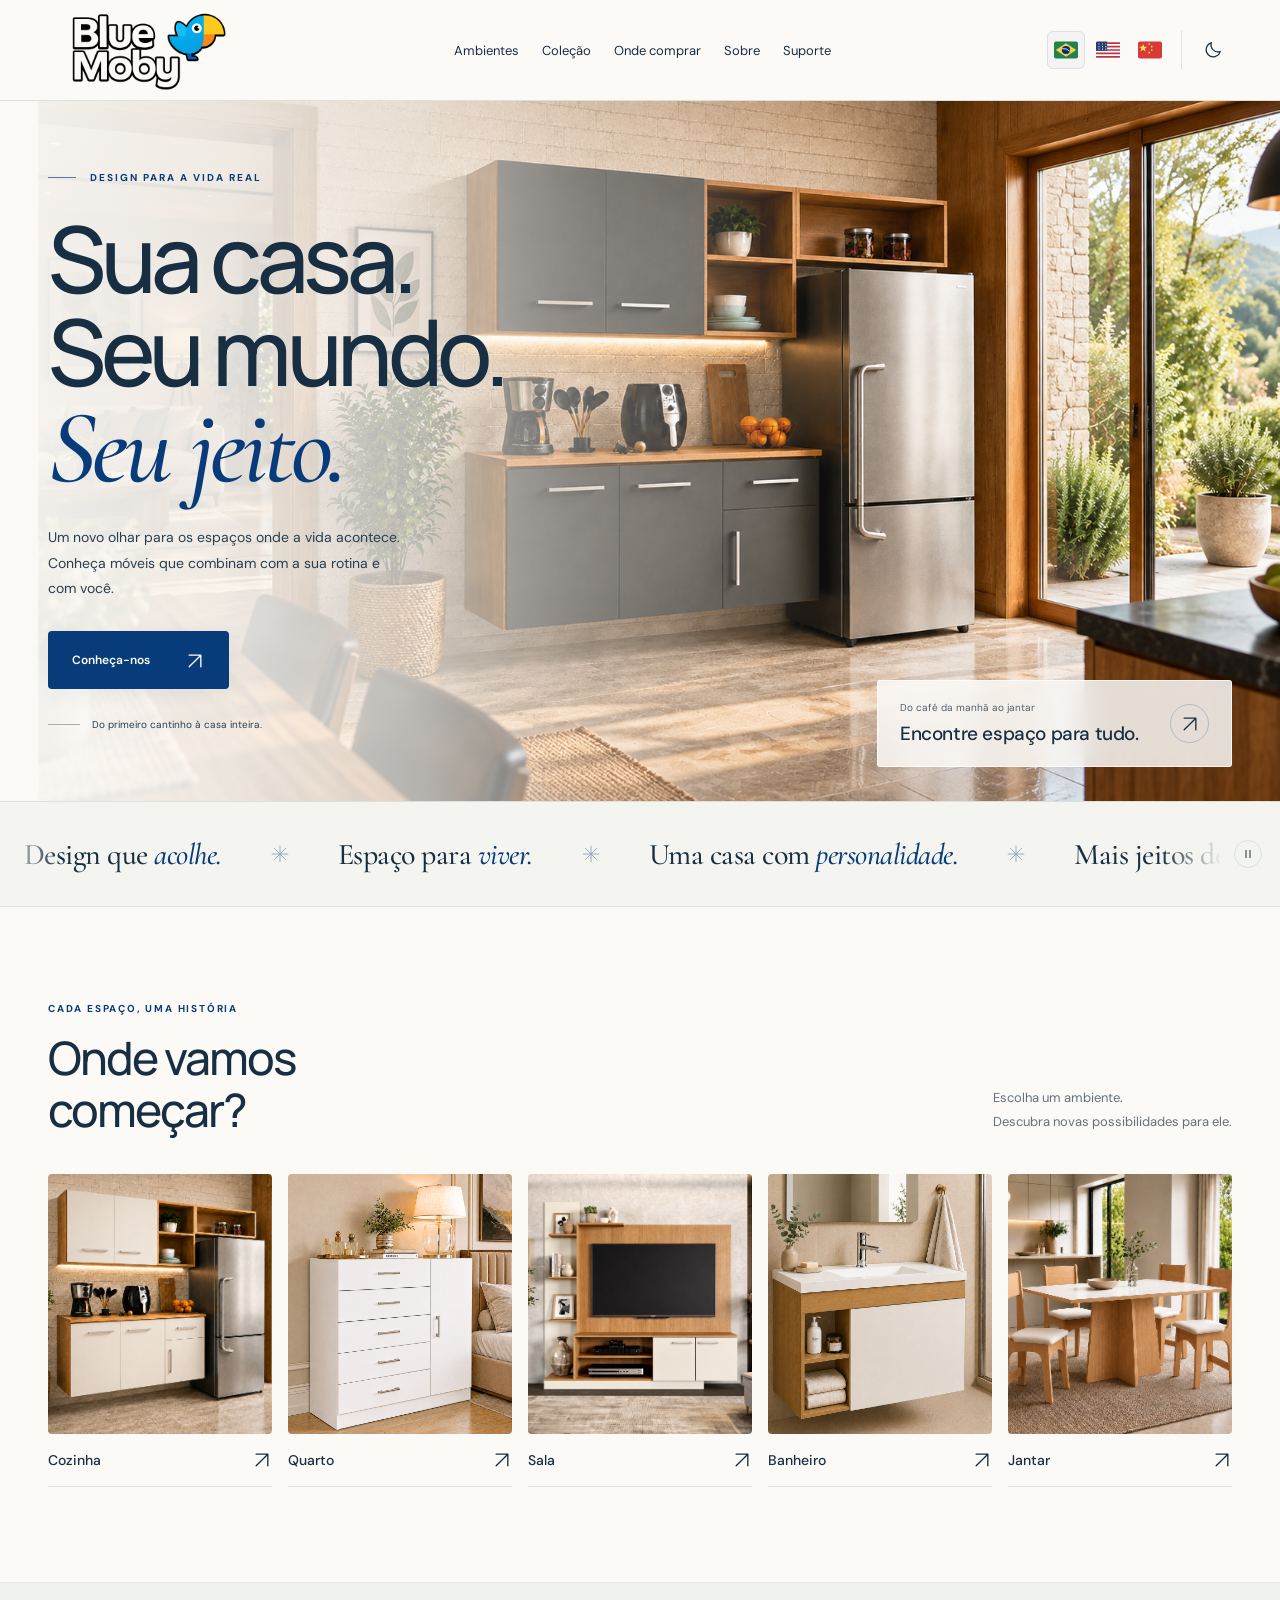
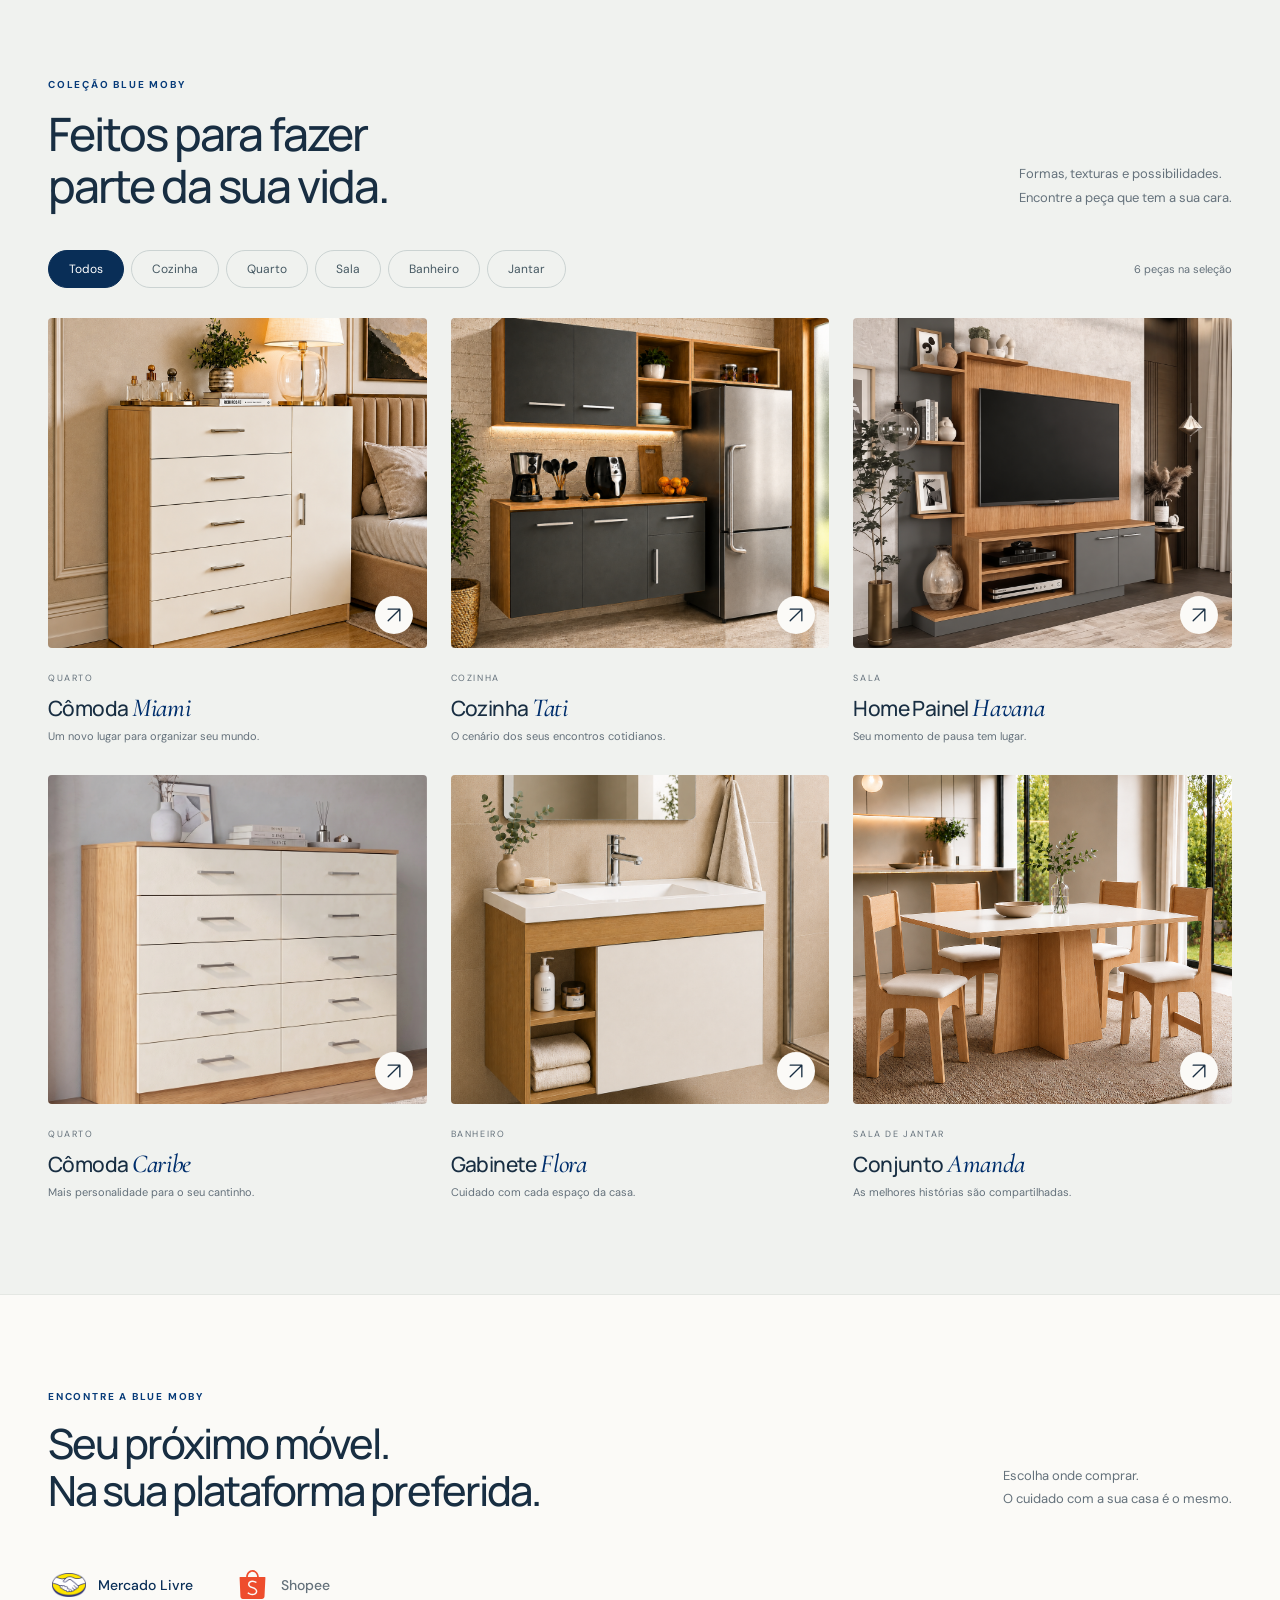
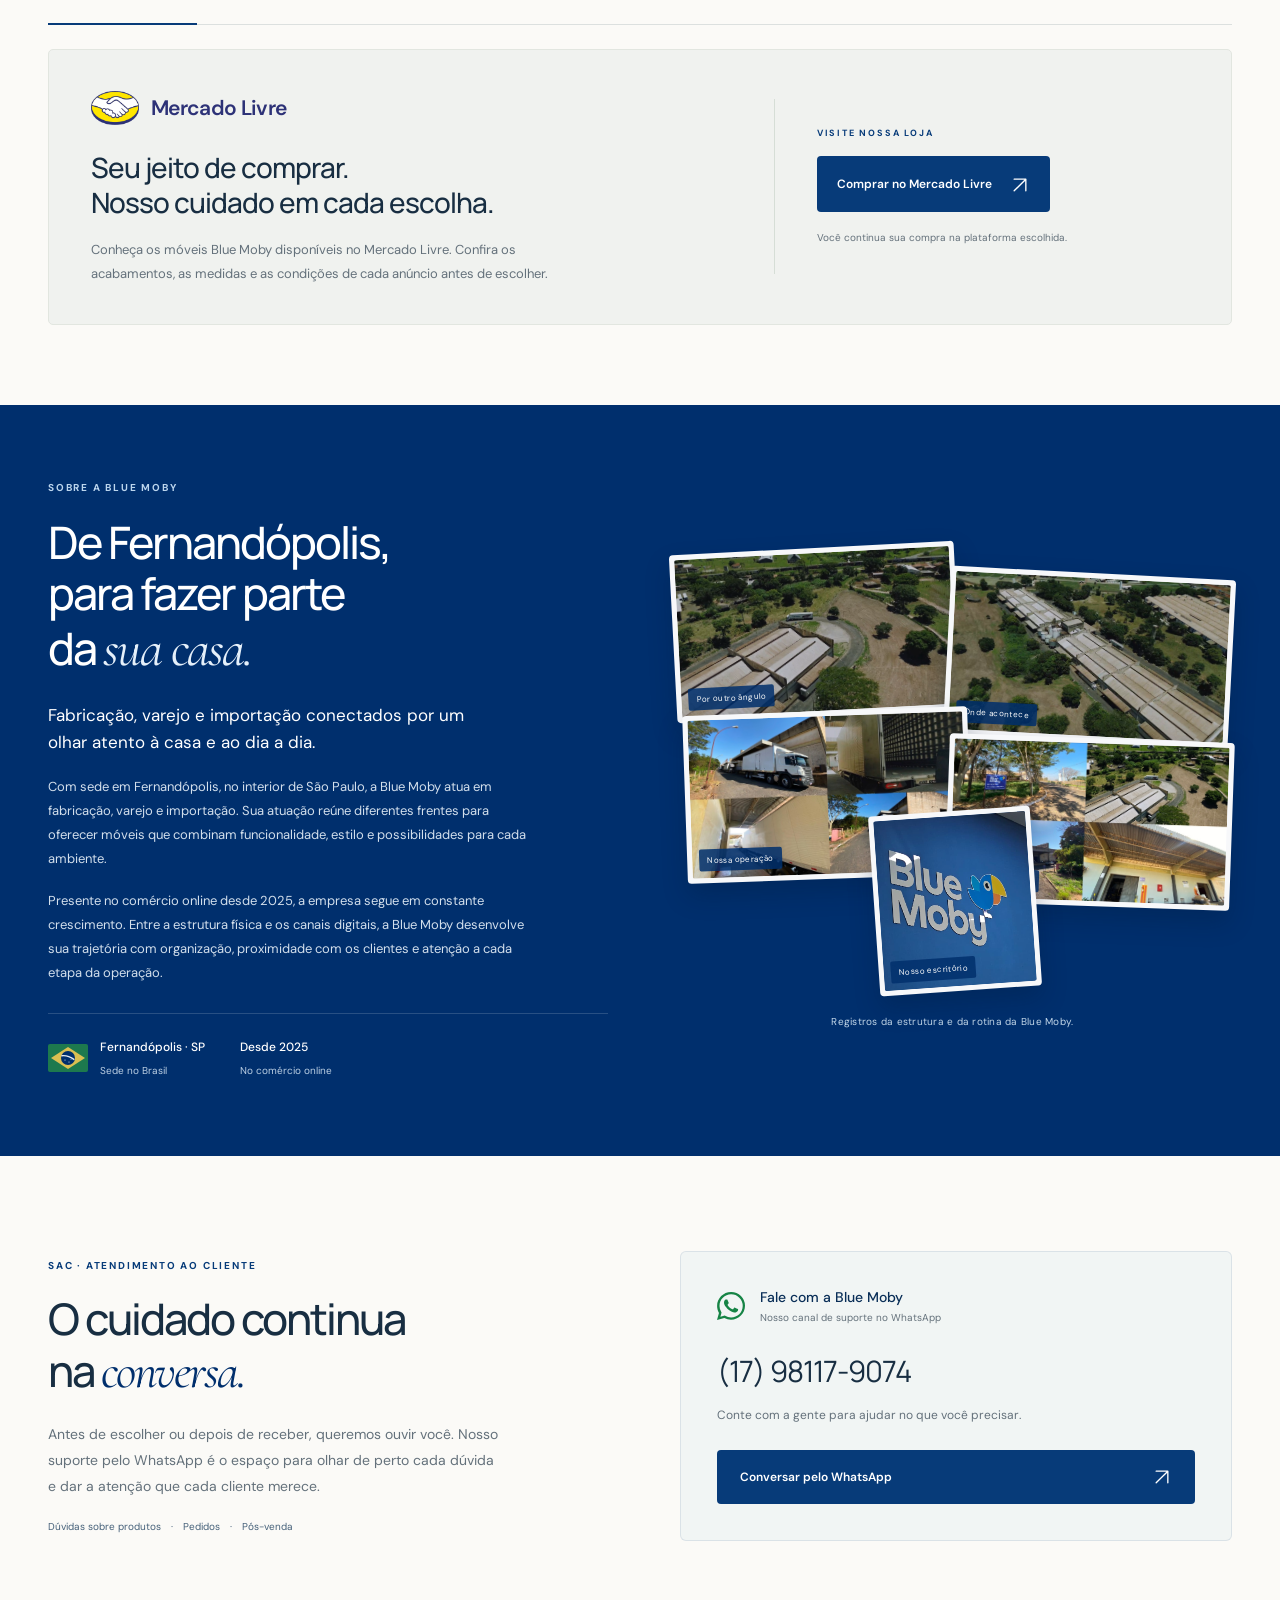
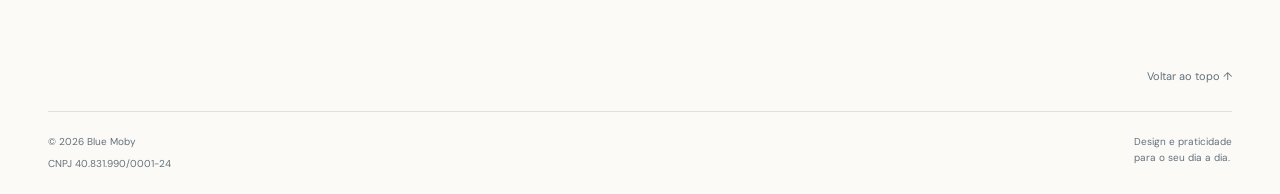
==== commit bca9959d: "logo branca pro dark mode" ====
--- a/index.html
+++ b/index.html
@@ -23,8 +23,9 @@
   <a class="skip-link" href="#conteudo">Pular para o conteúdo</a>
   <header class="header">
     <div class="container header-inner">
-      <a class="brand" href="#inicio" aria-label="Blue Moby — início"><img src="images/brand/logo.png" alt="Blue Moby"
-          width="145" height="48"></a>
+      <a class="brand" href="#inicio" aria-label="Blue Moby — início"><img class="brand-logo-light"
+          src="images/brand/logo.png" alt="Blue Moby" width="145" height="48">
+        <img class="brand-logo-dark" src="images/brand/logo-dark.png" alt="Blue Moby" width="145" height="48"></a>
       <nav class="nav" id="navigation" aria-label="Navegação principal"><a href="#ambientes">Ambientes</a><a
           href="#produtos">Coleção</a><a href="#onde-comprar">Onde comprar</a><a href="#sobre">Sobre</a><a
           href="#suporte">Suporte</a></nav>
@@ -218,8 +219,9 @@
       </div>
       <div class="market-panel" id="panel-mercado-livre" role="tabpanel" aria-labelledby="tab-mercado-livre"
         tabindex="0">
-        <div class="market-copy"><span class="market-brand mercado-livre"><img src="images/marketplaces/mercado-livre.png" alt=""
-              width="48" height="40"><span>Mercado Livre</span></span>
+        <div class="market-copy"><span class="market-brand mercado-livre"><img
+              src="images/marketplaces/mercado-livre.png" alt="" width="48" height="40"><span>Mercado
+              Livre</span></span>
           <h3>Seu jeito de comprar.<br>Nosso cuidado em cada escolha.</h3>
           <p>Conheça os móveis Blue Moby disponíveis no Mercado Livre. Confira os acabamentos, as medidas e as condições
             de cada anúncio antes de escolher.</p>
@@ -235,8 +237,8 @@
         </div>
       </div>
       <div class="market-panel" id="panel-shopee" role="tabpanel" aria-labelledby="tab-shopee" tabindex="0" hidden>
-        <div class="market-copy"><span class="market-brand shopee"><img src="images/marketplaces/shopee.svg" alt="" width="48"
-              height="40"><span>Shopee</span></span>
+        <div class="market-copy"><span class="market-brand shopee"><img src="images/marketplaces/shopee.svg" alt=""
+              width="48" height="40"><span>Shopee</span></span>
           <h3>Seu jeito de comprar.<br>Nosso cuidado em cada escolha.</h3>
           <p>Conheça os móveis Blue Moby disponíveis na Shopee. Confira os acabamentos, as medidas e as condições de
             cada anúncio antes de escolher.</p>
--- a/styles/main.css
+++ b/styles/main.css
@@ -3580,12 +3580,10 @@
     }
 }
 
-/* Keep the original multicolour mark readable on the dark header. */
-[data-theme="dark"] .header .brand {
-    background: #fbfaf7;
-    border-radius: 6px;
-    height: 76px
-}
+/* Transparent brand variants follow the saved theme before first paint. */
+.brand .brand-logo-dark{display:none}
+[data-theme="dark"] .brand .brand-logo-light{display:none}
+[data-theme="dark"] .brand .brand-logo-dark{display:block}
 
 @media(min-width:901px) {
     .header-tools {
@@ -3596,15 +3594,3 @@
         margin-inline: auto
     }
 }
-
-@media(max-width:900px) {
-    [data-theme="dark"] .header .brand {
-        height: 60px
-    }
-}
-
-@media(max-width:400px) {
-    [data-theme="dark"] .header .brand {
-        height: 55px
-    }
-}
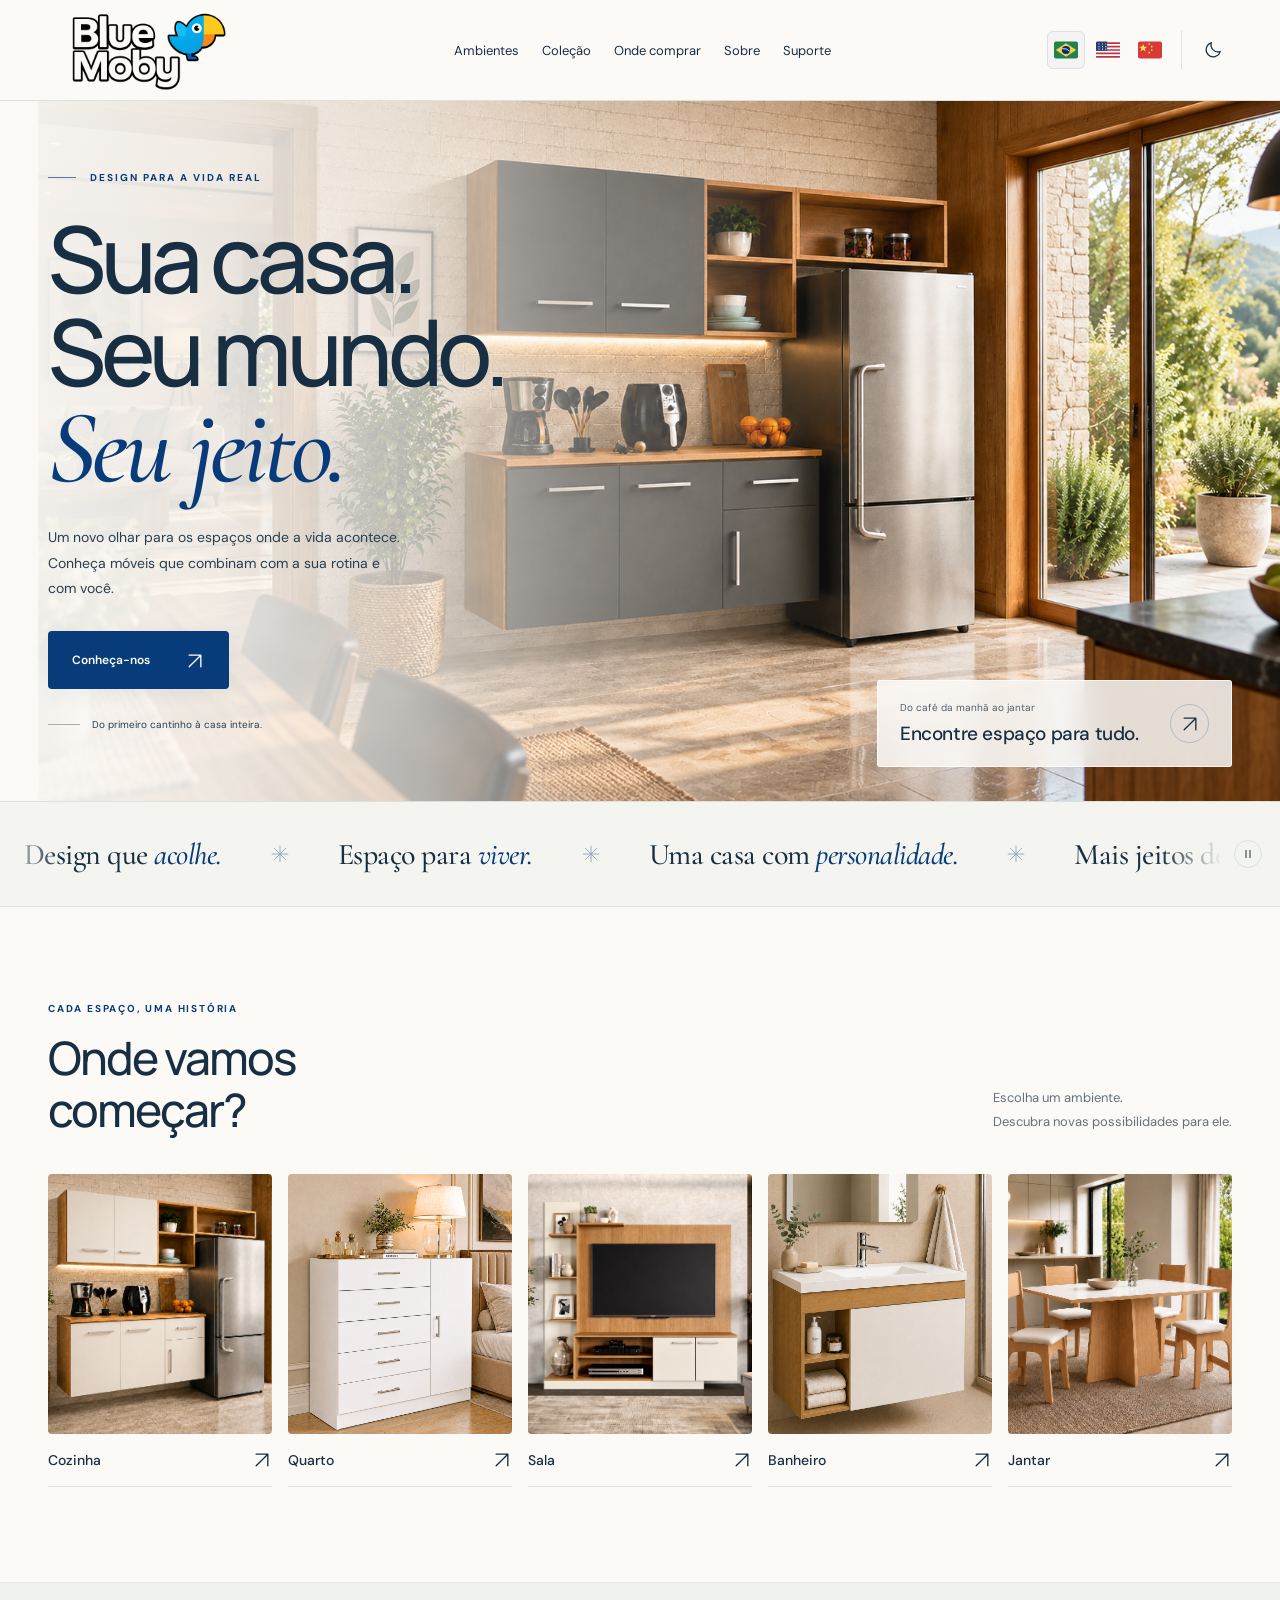
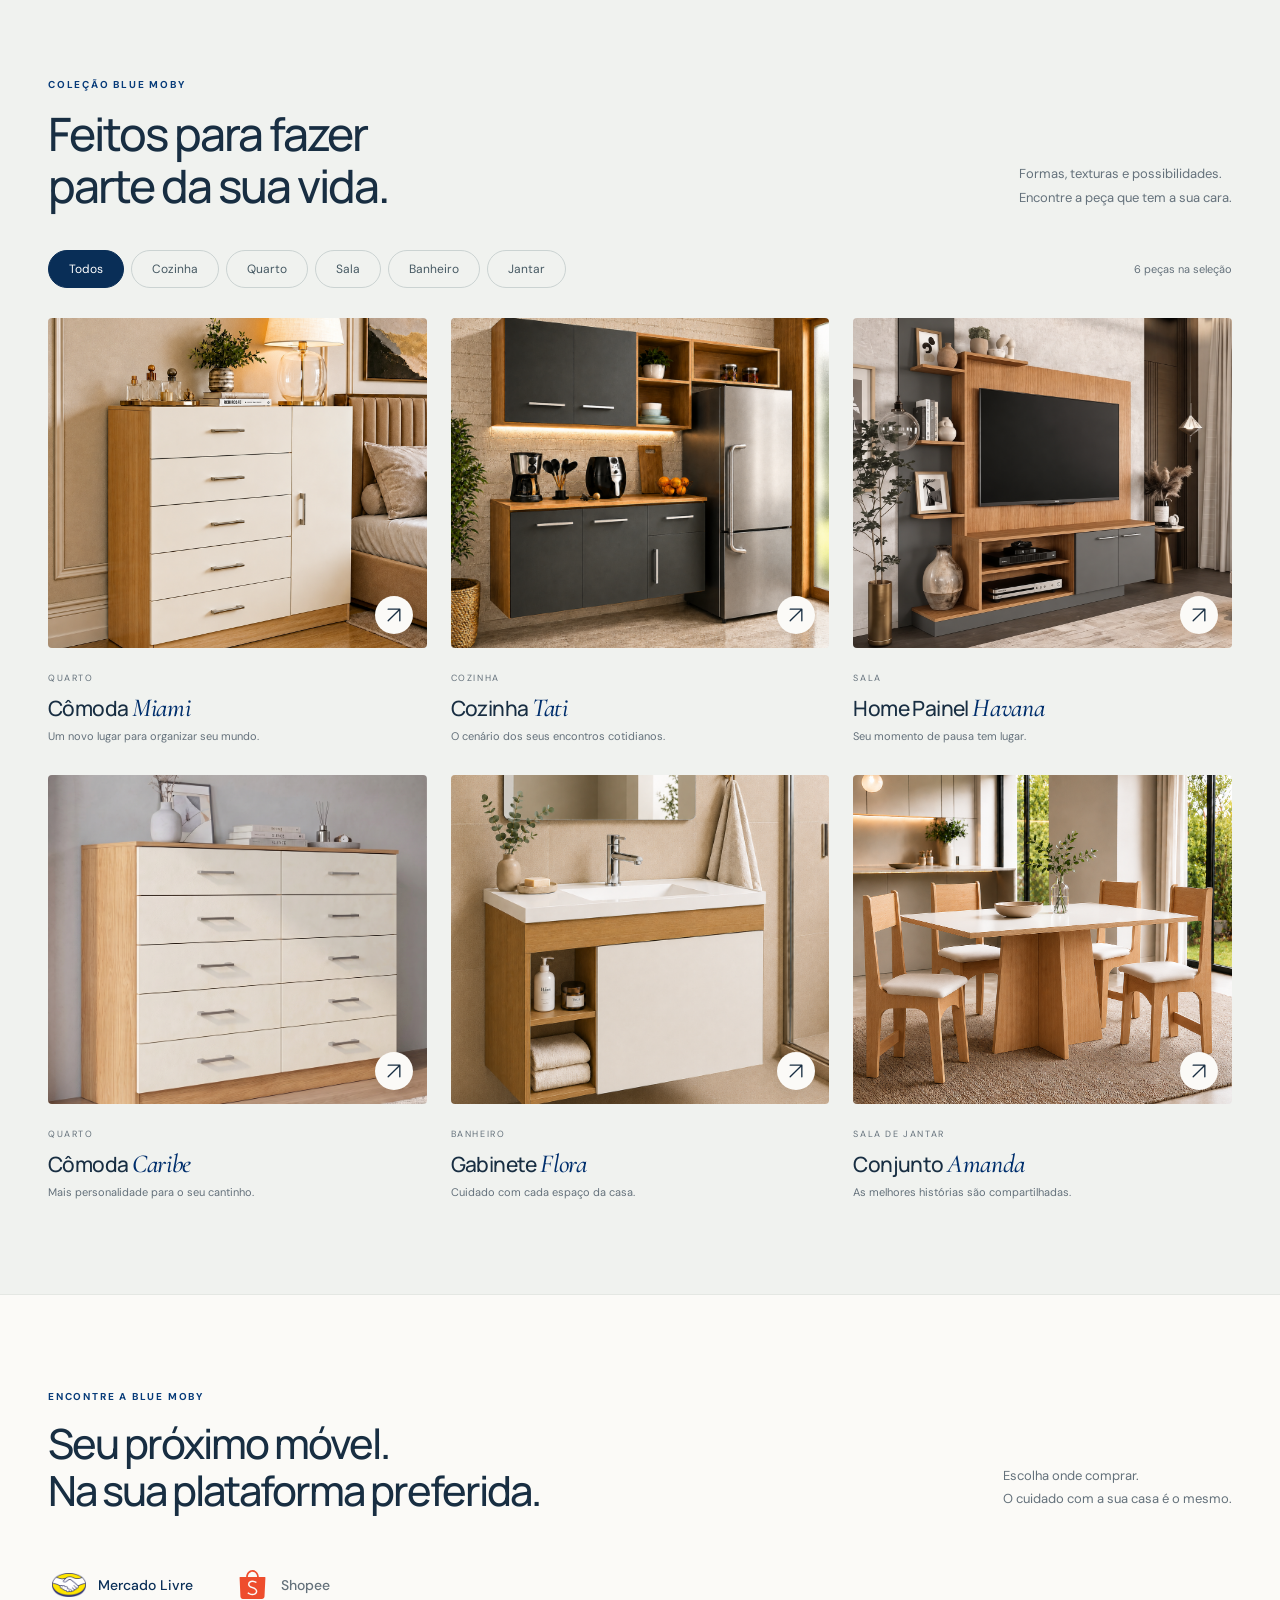
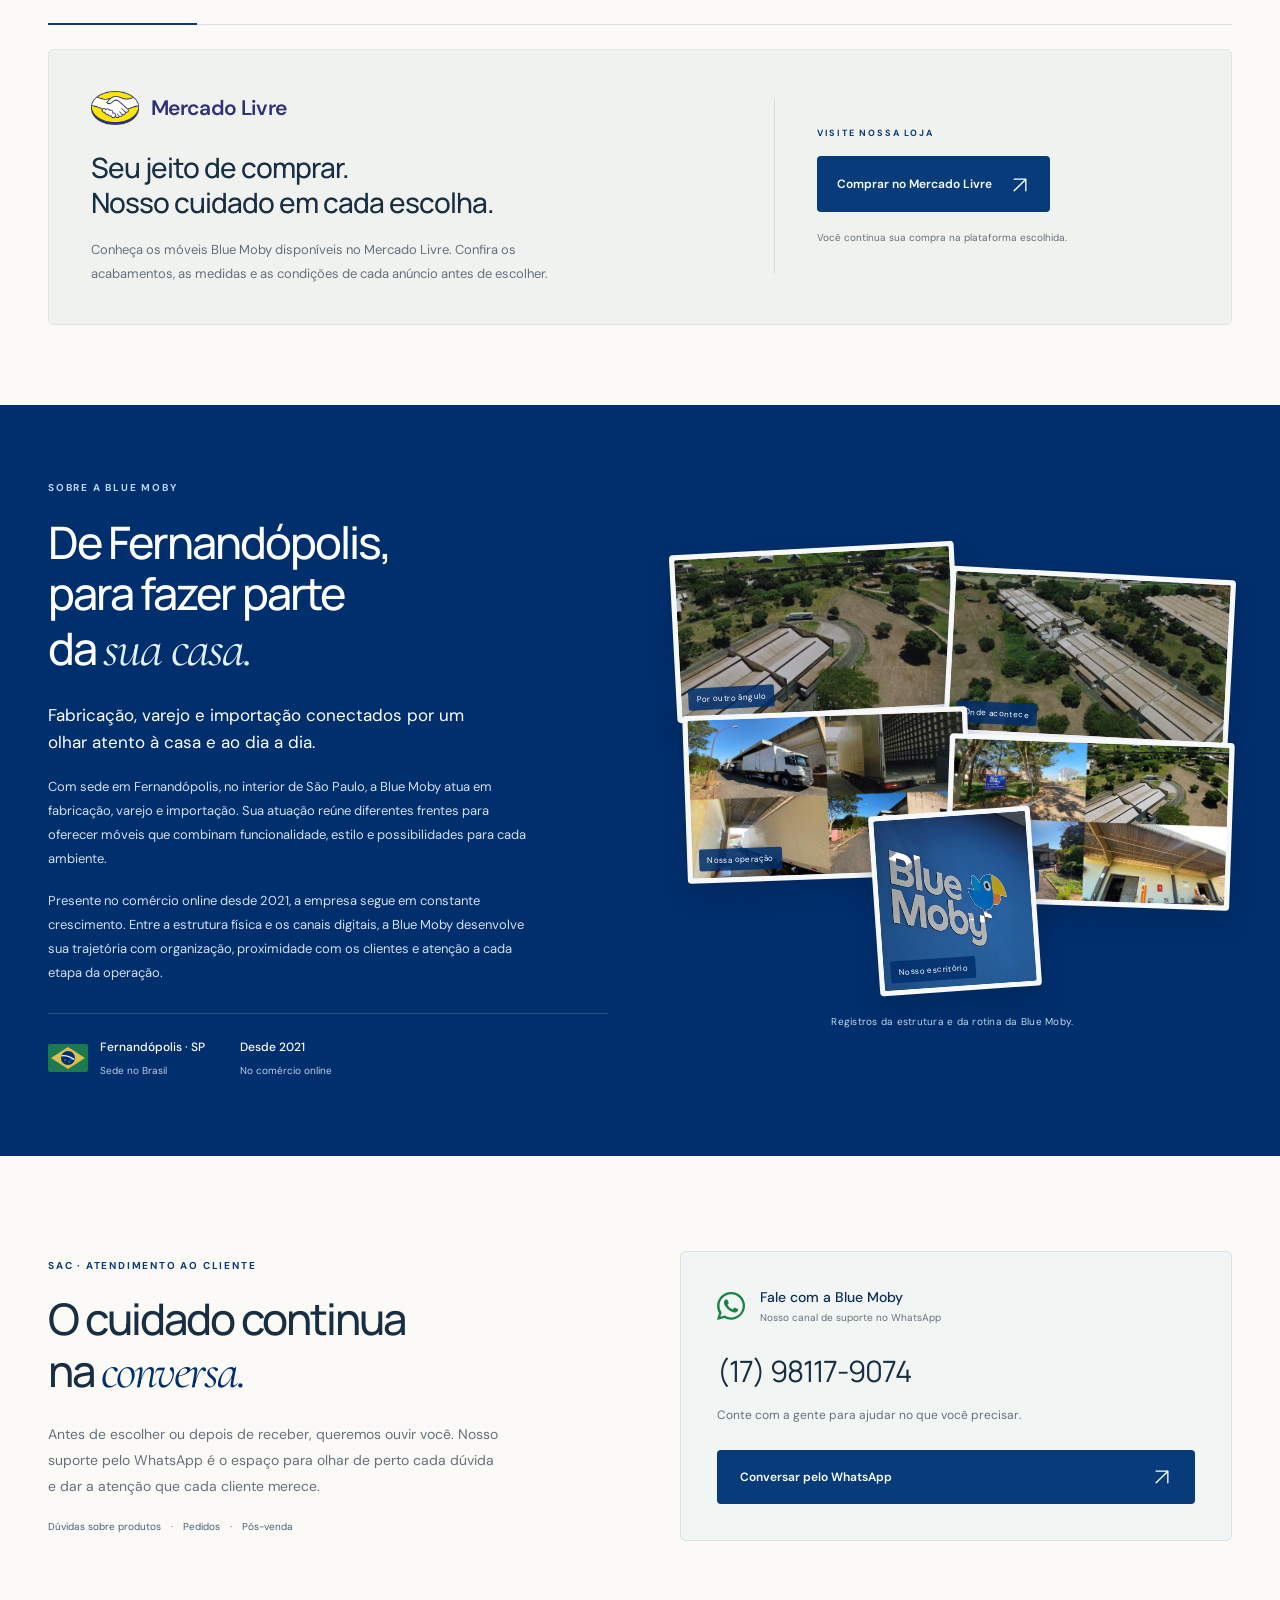
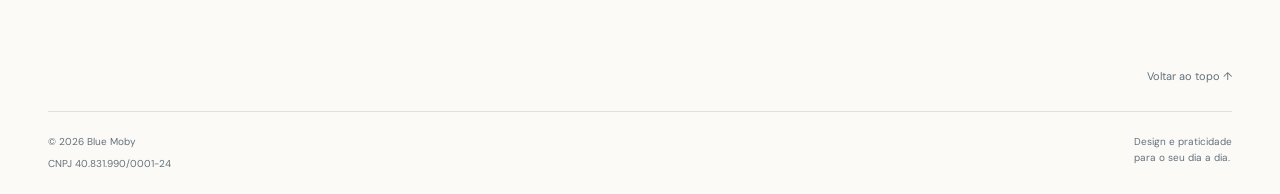
==== commit 71a8b46b: "commit ano correto de abertura" ====
--- a/index.html
+++ b/index.html
@@ -264,7 +264,7 @@
           <p>Com sede em Fernandópolis, no interior de São Paulo, a Blue Moby atua em fabricação, varejo e importação.
             Sua atuação reúne diferentes frentes para oferecer móveis que combinam funcionalidade, estilo e
             possibilidades para cada ambiente.</p>
-          <p>Presente no comércio online desde 2025, a empresa segue em constante crescimento. Entre a estrutura física
+          <p>Presente no comércio online desde 2021, a empresa segue em constante crescimento. Entre a estrutura física
             e os canais digitais, a Blue Moby desenvolve sua trajetória com organização, proximidade com os clientes e
             atenção a cada etapa da operação.</p>
           <div class="company-facts"><span class="company-location"><svg class="brazil-flag" width="40" height="28"
@@ -279,7 +279,7 @@
                   <circle cx="23" cy="15.5" r=".45" />
                 </g>
               </svg><span><strong>Fernandópolis · SP</strong>Sede no Brasil</span></span><span><strong>Desde
-                2025</strong>No comércio online</span></div>
+                2021</strong>No comércio online</span></div>
         </div>
         <div class="company-visual">
           <div class="company-gallery" aria-label="Imagens da estrutura e do dia a dia da Blue Moby">
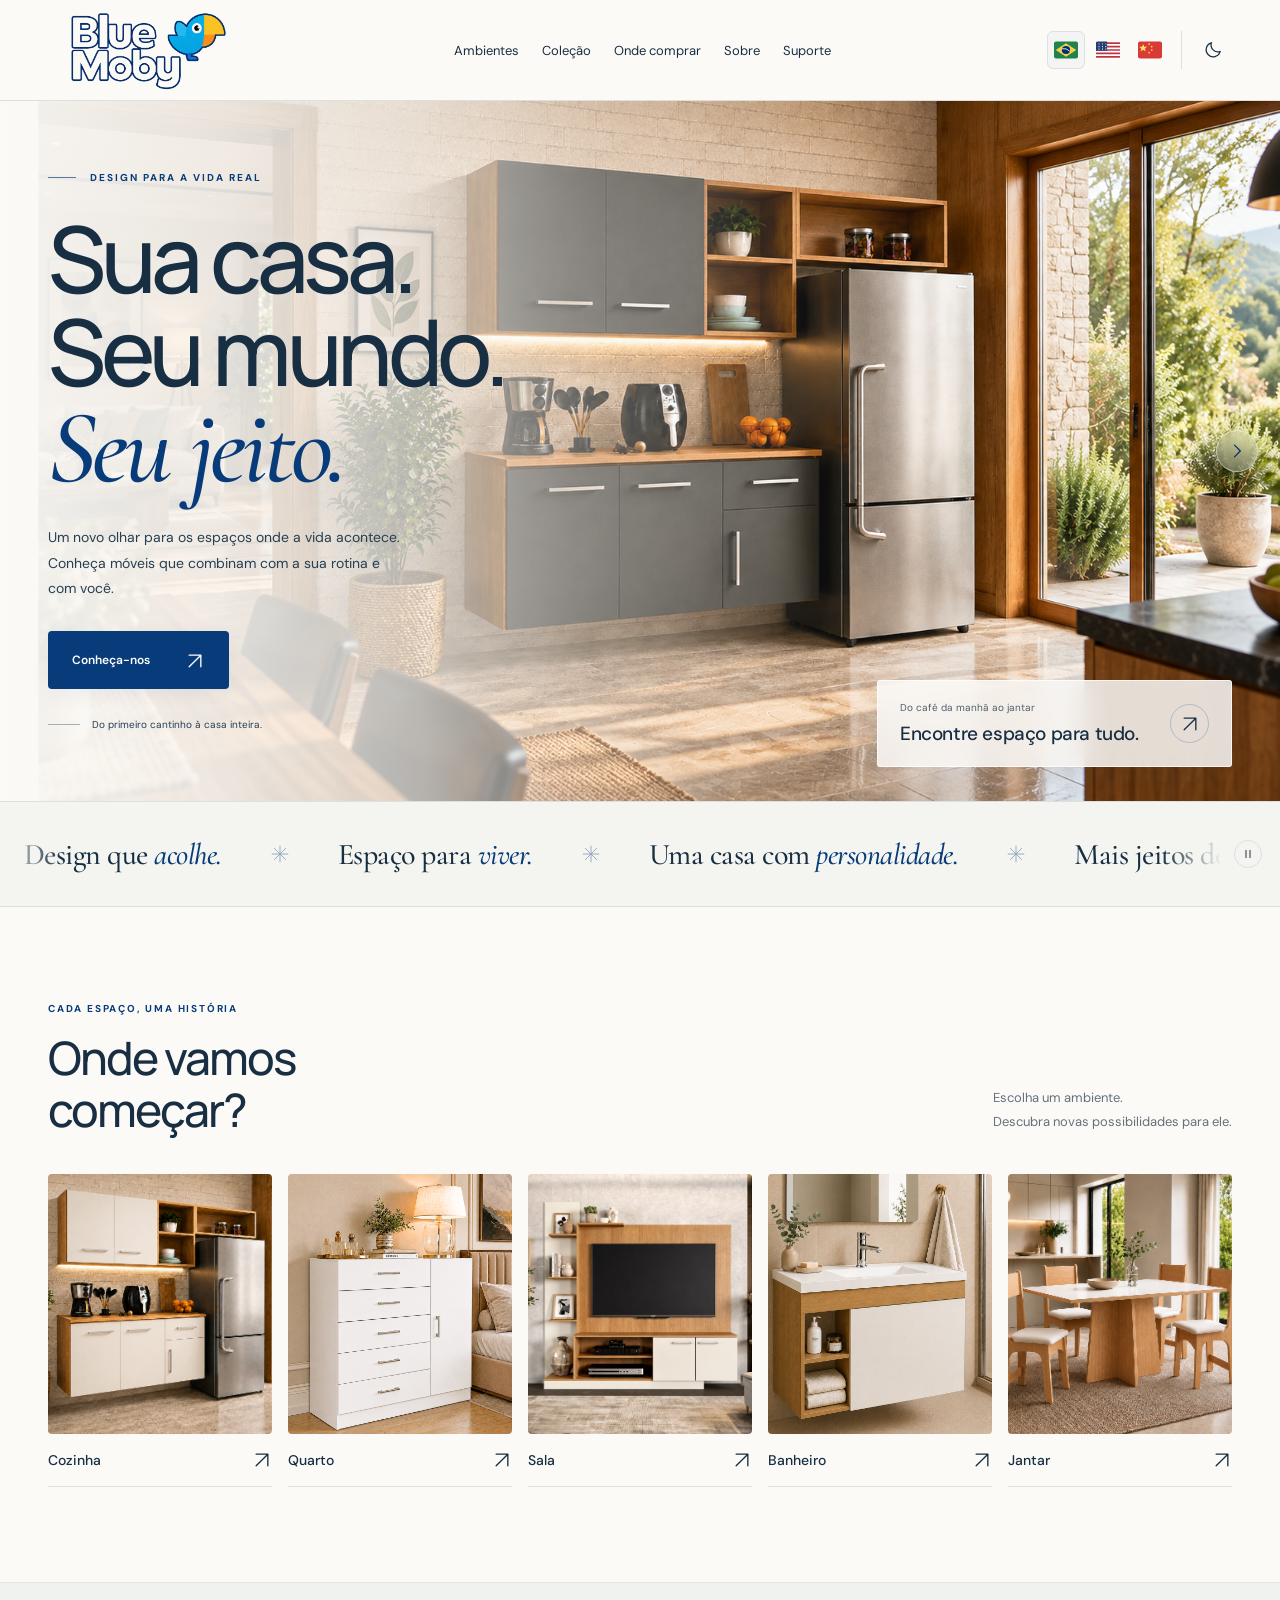
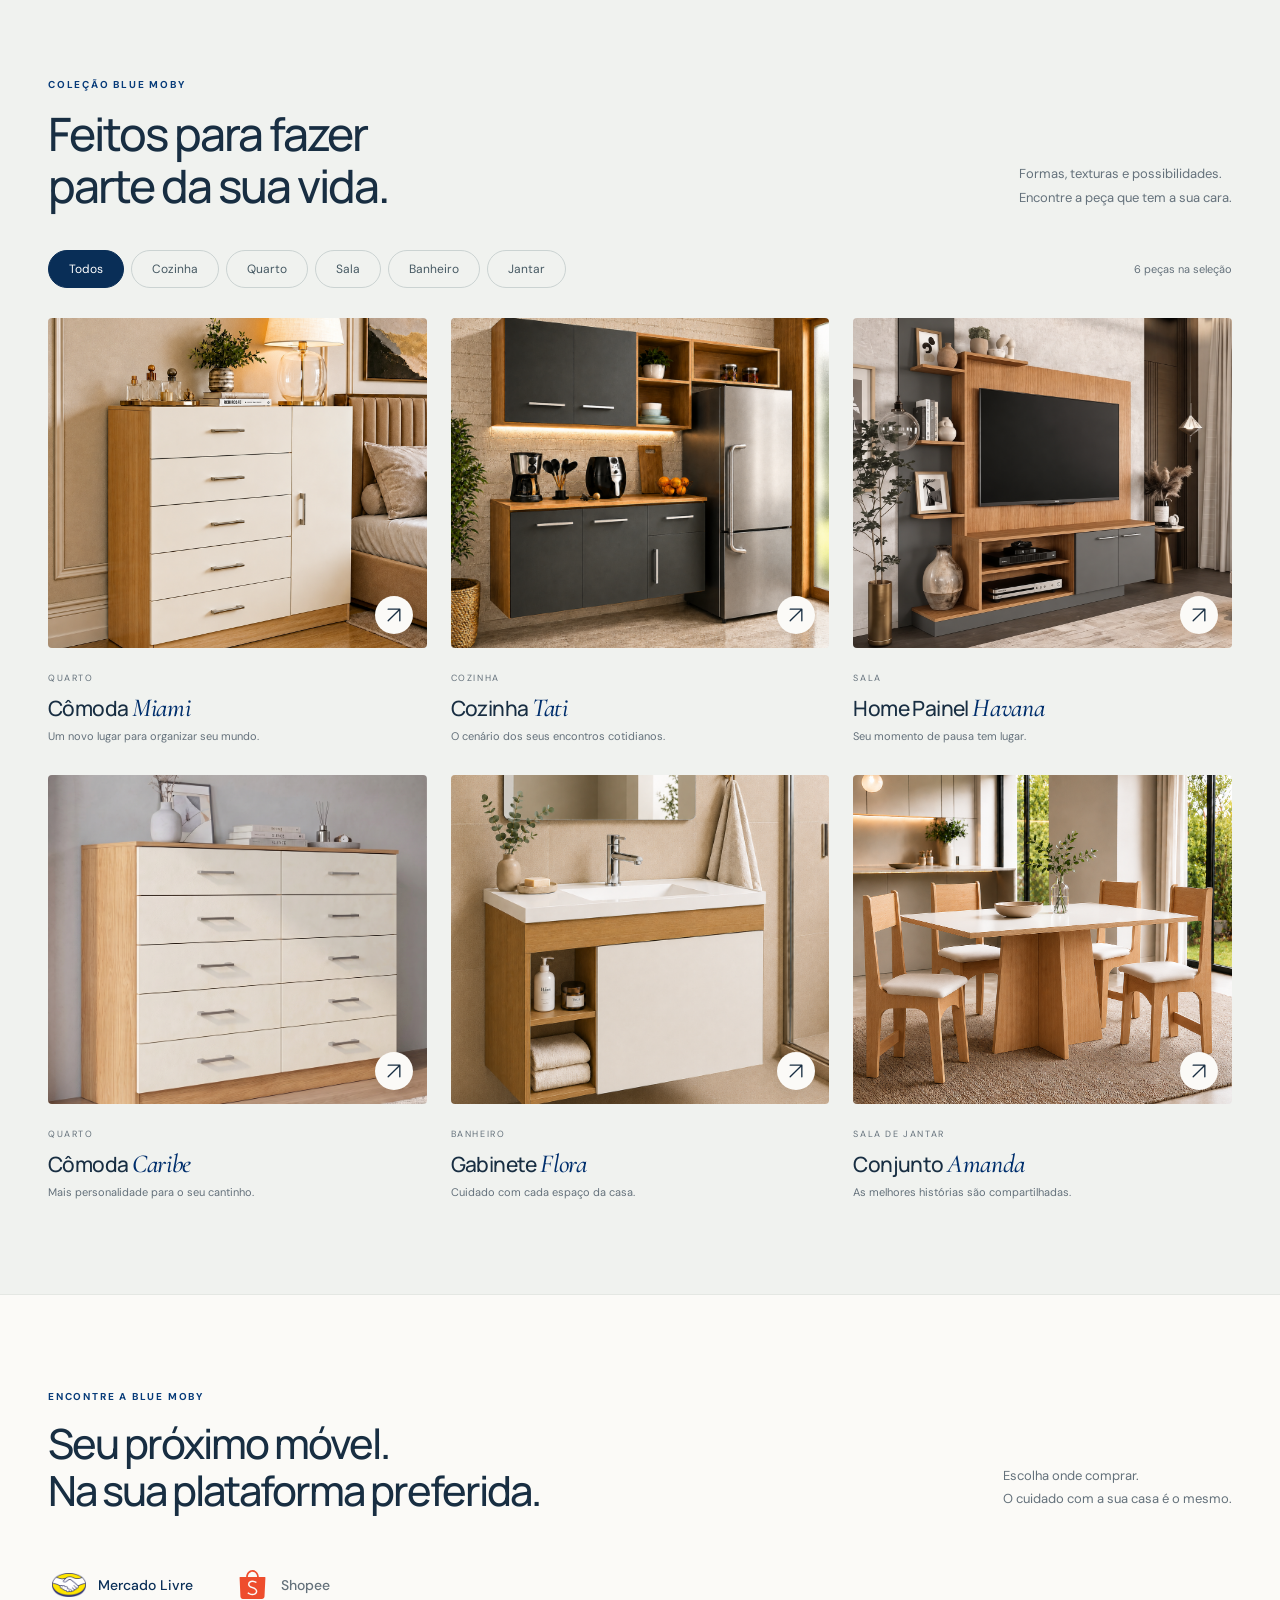
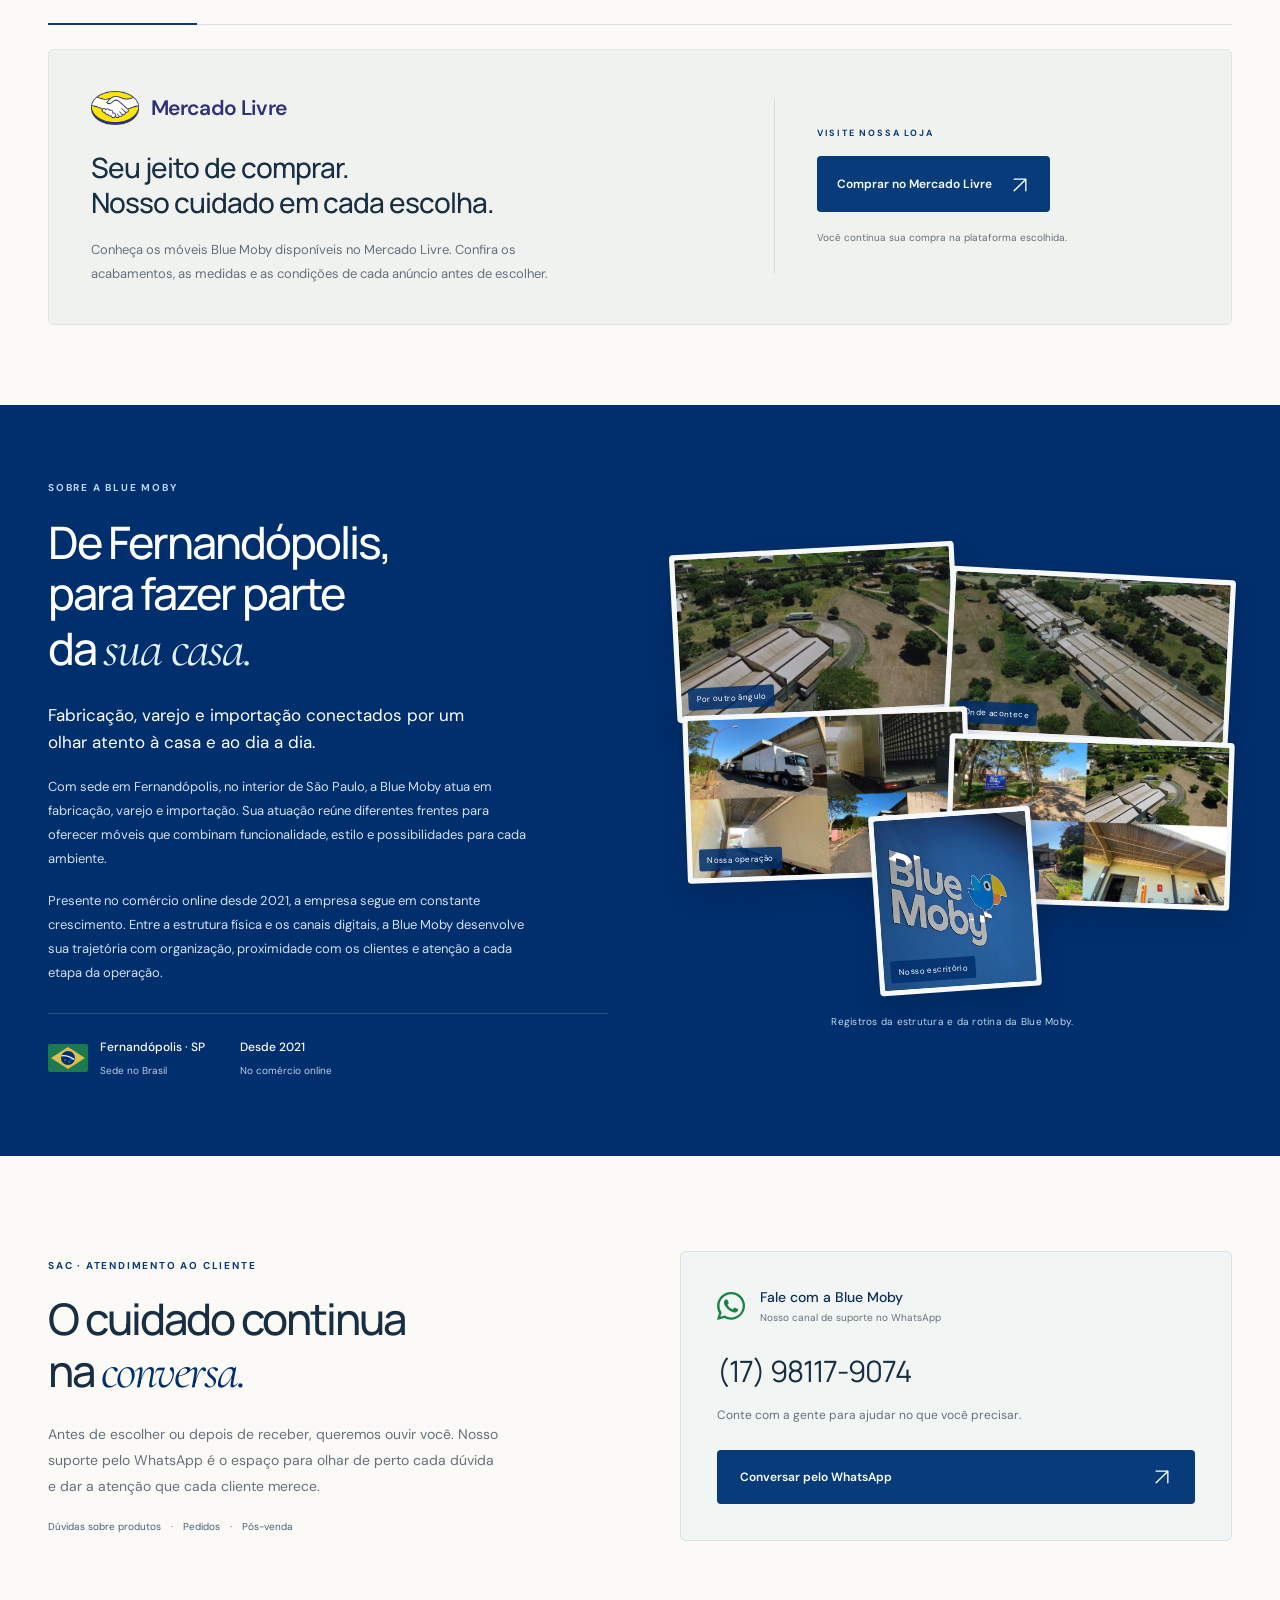
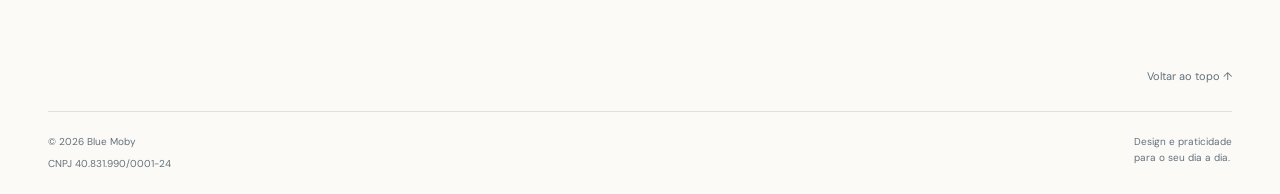
==== commit d2dd9728: "transformação hero main -> carrossel com mais imagens loop" ====
--- a/index.html
+++ b/index.html
@@ -17,6 +17,7 @@
   <script>try { document.documentElement.dataset.theme = localStorage.getItem("blue-moby-theme") === "dark" ? "dark" : "light" } catch { }</script>
   <script src="scripts/preferences.js" defer></script>
   <script src="scripts/app.js" defer></script>
+  <script src="scripts/hero-carousel.js" defer></script>
 </head>
 
 <body>
@@ -81,8 +82,21 @@
             </svg></span></a>
         <div class="hero-footnote"><span class="line"></span>Do primeiro cantinho à casa inteira.</div>
       </div>
-      <div class="hero-visual"><img class="hero-photo" src="images/hero/kitchen-wide.png"
-          alt="Cozinha Blue Moby em um ambiente decorado" fetchpriority="high">
+      <div class="hero-visual" id="hero-slides"><img class="hero-photo hero-slide is-active"
+          src="images/hero/kitchen-wide.png" alt="Cozinha Blue Moby em um ambiente decorado" fetchpriority="high">
+        <img class="hero-photo hero-slide" src="images/hero/dining-bellagio-linea.png"
+          alt="Mesa Bellagio com cadeiras Linea em uma sala de jantar" aria-hidden="true" decoding="async"
+          fetchpriority="low">
+        <img class="hero-photo hero-slide" src="images/hero/tv-panel-lume.png"
+          alt="Painel de TV Lume em uma sala de estar" aria-hidden="true" decoding="async" fetchpriority="low">
+        <img class="hero-photo hero-slide" src="images/hero/cooktop-adriana.png"
+          alt="Balcão cooktop Adriana em uma cozinha integrada" aria-hidden="true" decoding="async" fetchpriority="low">
+        <button class="hero-next" type="button" aria-label="Próxima imagem" aria-controls="hero-slides"><svg width="20"
+            height="20" viewBox="0 0 24 24" fill="none" stroke="currentColor" stroke-width="1.5" stroke-linecap="round"
+            stroke-linejoin="round" aria-hidden="true">
+            <path d="m9 5 7 7-7 7" />
+          </svg></button>
+
         <a class="hero-tag" href="#produtos" data-category="Cozinha"><span><small>Do café da manhã ao
               jantar</small><strong>Encontre espaço para tudo.</strong></span><span class="circle-arrow"
             aria-hidden="true"><svg class="interactive-arrow" width="20" height="20" viewBox="0 0 24 24" fill="none"
--- a/styles/main.css
+++ b/styles/main.css
@@ -3594,3 +3594,13 @@
         margin-inline: auto
     }
 }
+
+/* Crossfade only: keep the original photo dimensions, crop and colour veil. */
+.hero .hero-slide{opacity:0;transition:opacity .9s ease;pointer-events:none}
+.hero .hero-slide.is-active{opacity:1}
+.hero-next{position:absolute;z-index:3;top:50%;right:22px;transform:translateY(-50%);display:grid;place-items:center;width:42px;height:42px;padding:0;border:1px solid #ffffff65;border-radius:50%;background:#fbfaf738;backdrop-filter:blur(8px);color:#002f6d;cursor:pointer;pointer-events:auto;transition:background .25s ease,border-color .25s ease}
+.hero-next:hover,.hero-next:focus-visible{background:#fbfaf7ba;border-color:#ffffffb3}
+[data-theme="dark"] .hero-next{background:#002f6d45;color:#fff;border-color:#ffffff55}
+[data-theme="dark"] .hero-next:hover,[data-theme="dark"] .hero-next:focus-visible{background:#002f6dbb}
+@media(max-width:600px){.hero-next{top:auto;bottom:calc(28.125vw + 12px);right:16px;transform:none;width:38px;height:38px}}
+@media(prefers-reduced-motion:reduce){.hero .hero-slide{transition:none}}
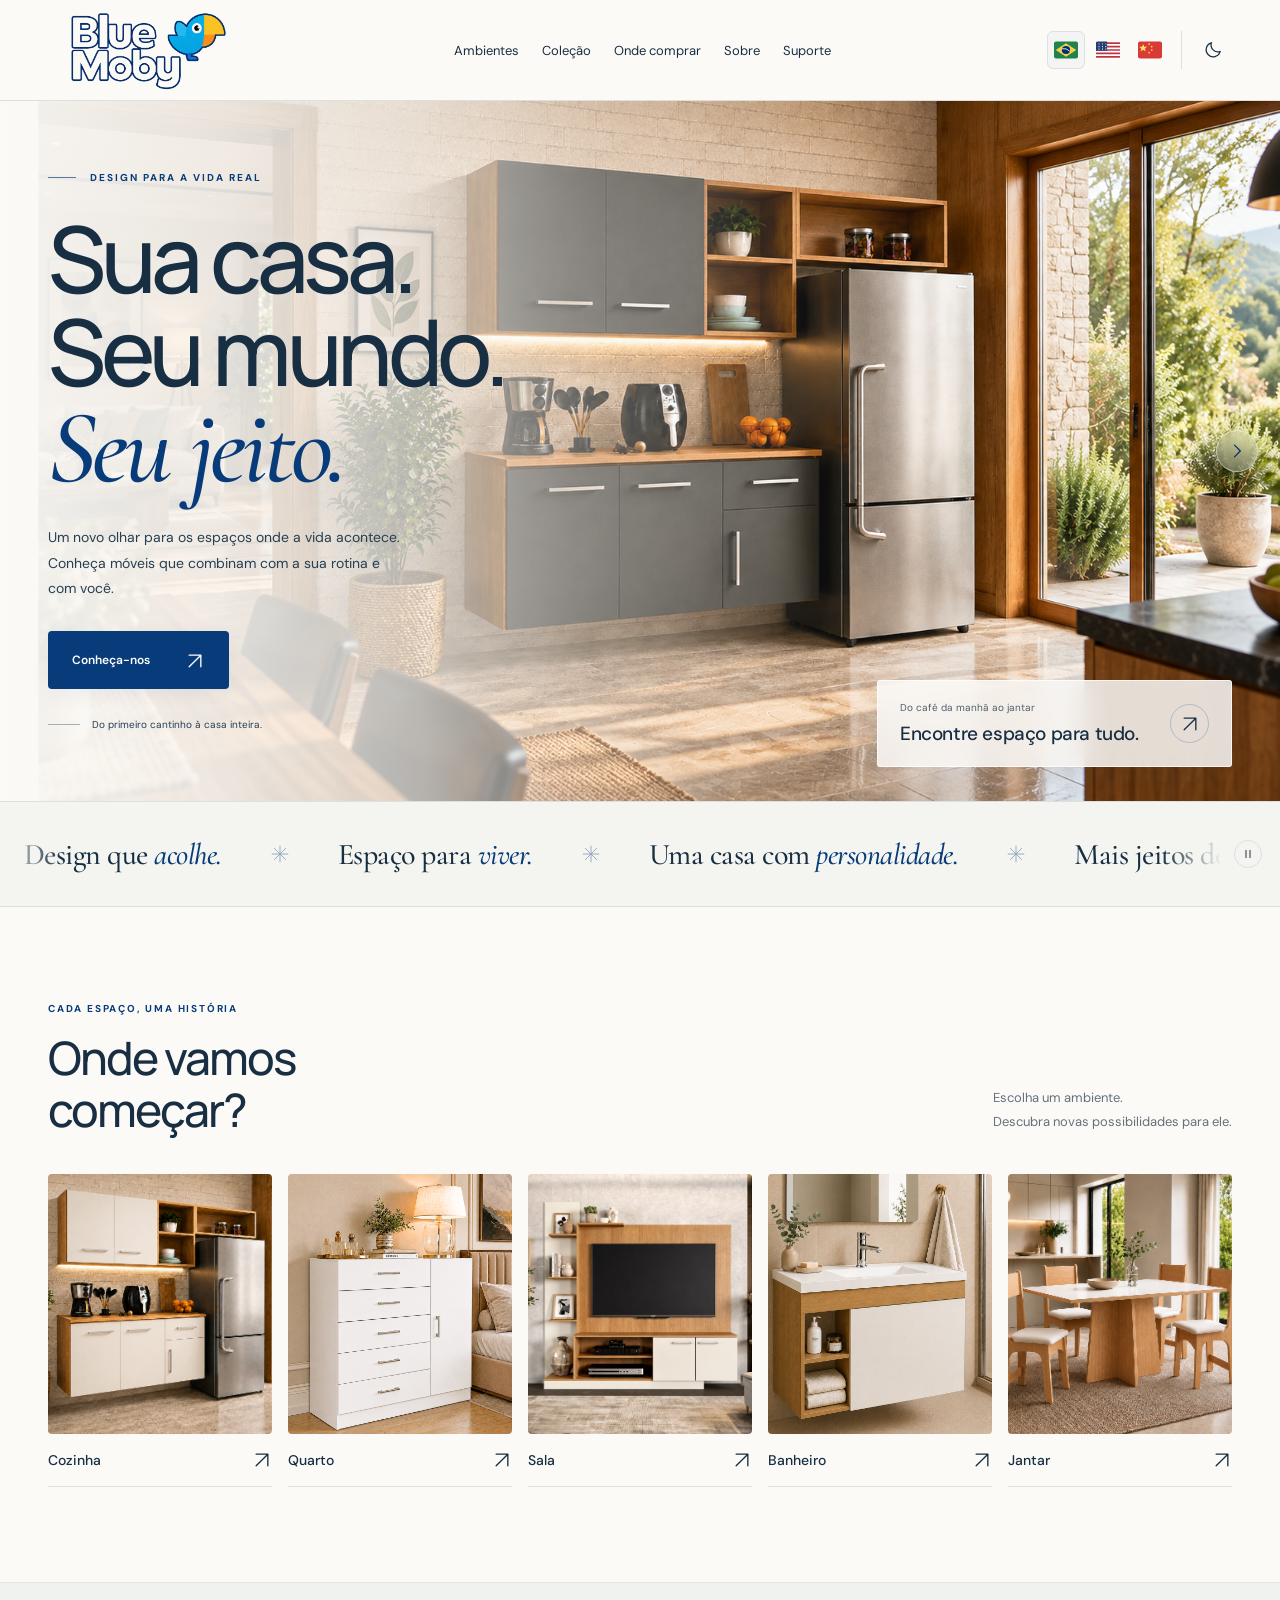
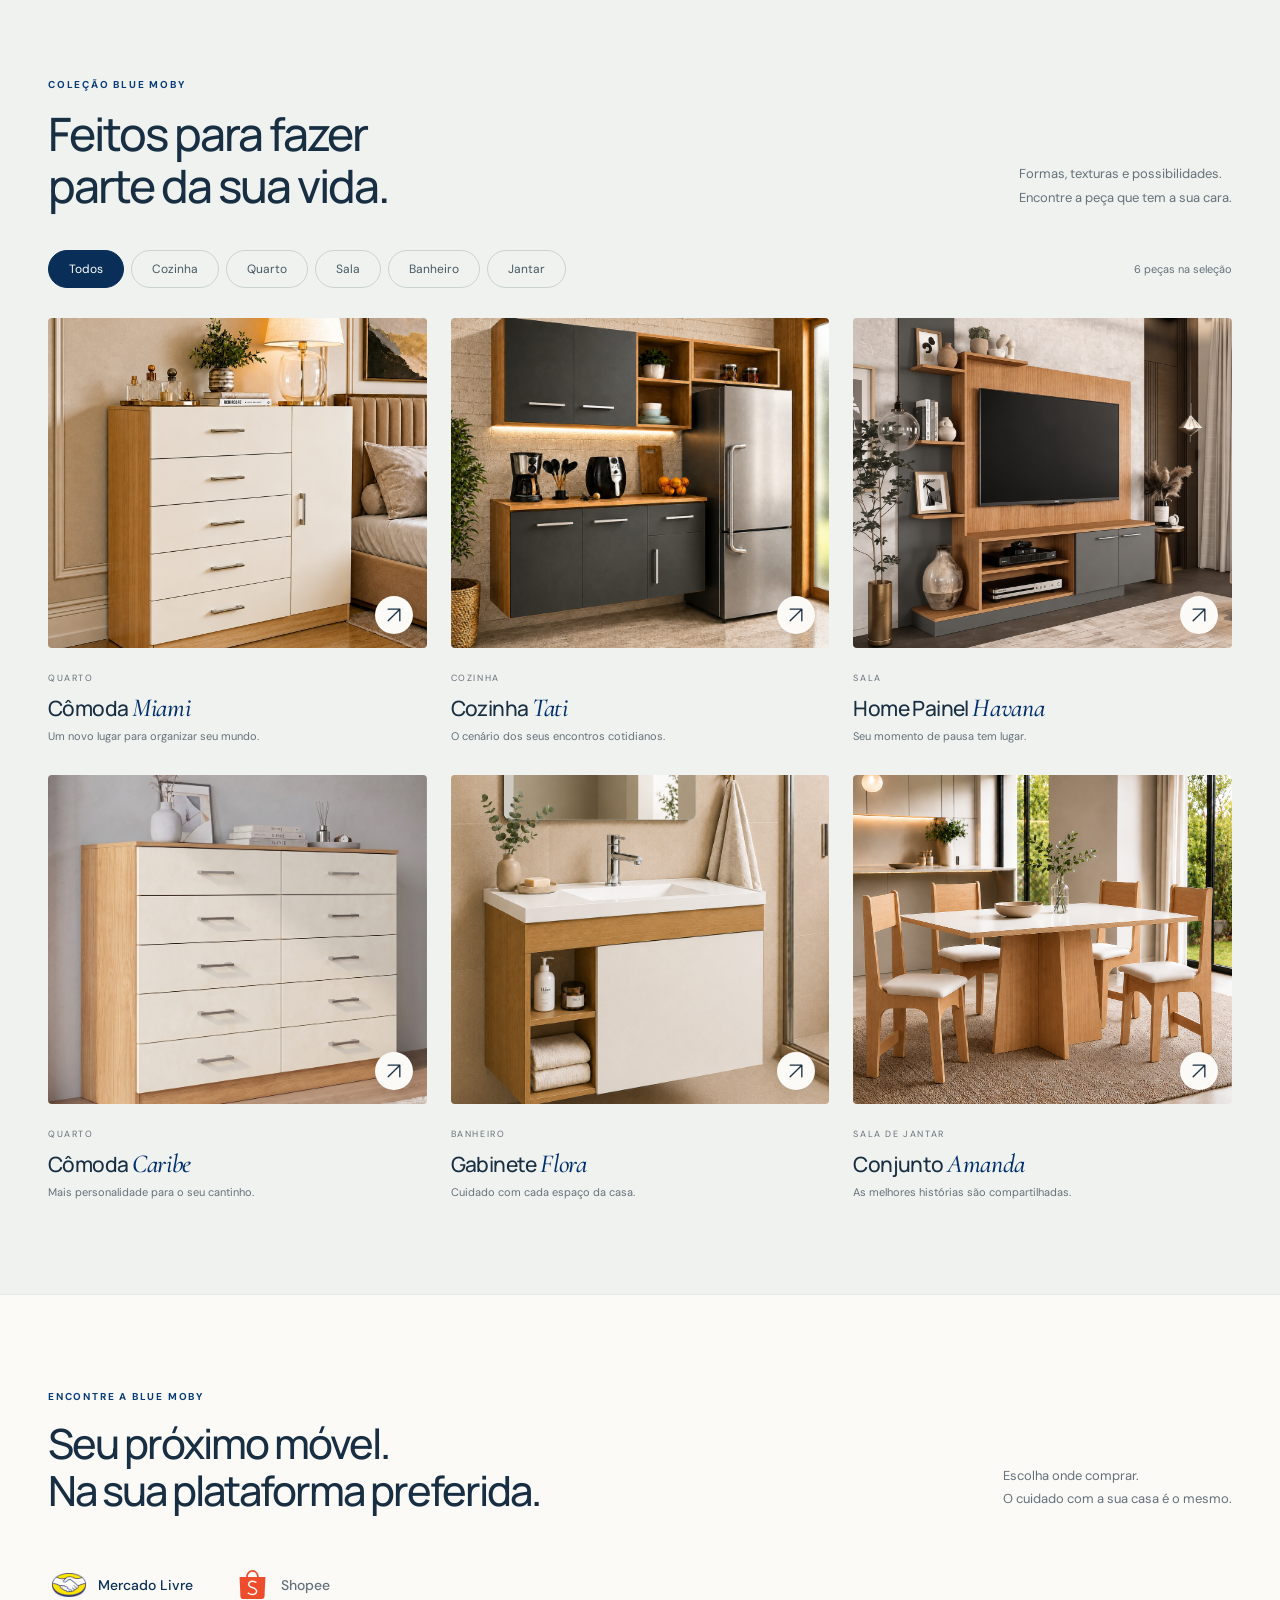
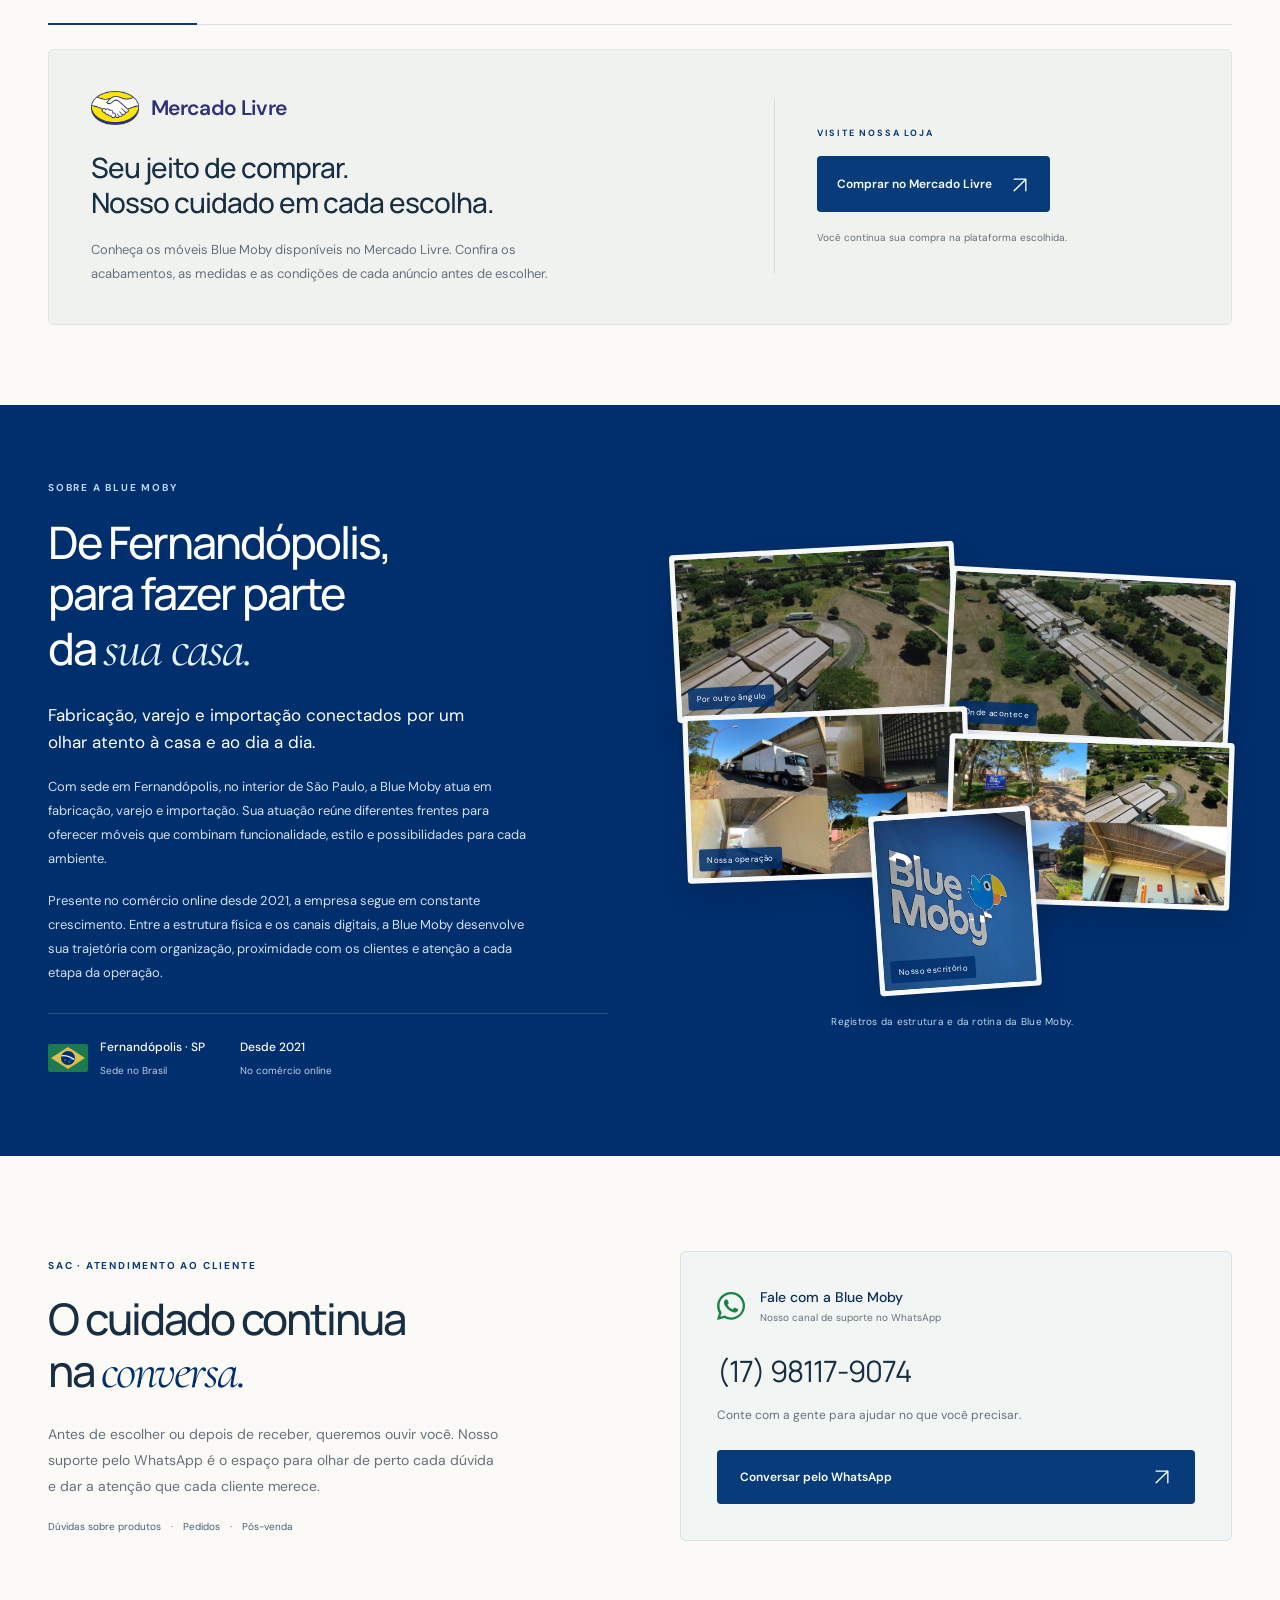
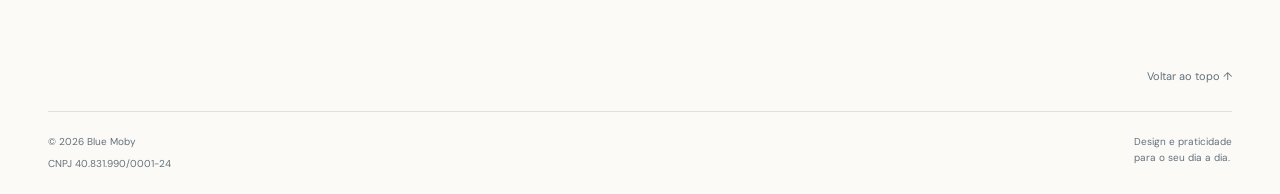
==== commit fb9667b6: "sitemap/robots google seo" ====
--- a/index.html
+++ b/index.html
@@ -5,8 +5,85 @@
   <meta charset="utf-8">
   <meta name="viewport" content="width=device-width,initial-scale=1">
   <meta name="description"
-    content="Explore os móveis Blue Moby para cozinha, quarto, sala e banheiro. Encontre inspiração para uma casa do seu jeito.">
-  <title>Blue Moby</title>
+    content="Conheça a Blue Moby: móveis para cozinha, quarto, sala, banheiro e jantar. Empresa de Fernandópolis, SP, com lojas no Mercado Livre e na Shopee.">
+  <title>Blue Moby | Móveis para transformar sua casa</title>
+  <link rel="canonical" href="https://bluemoby.com.br/">
+  <meta name="robots" content="index, follow, max-image-preview:large">
+  <meta property="og:type" content="website">
+  <meta property="og:site_name" content="Blue Moby">
+  <meta property="og:locale" content="pt_BR">
+  <meta property="og:url" content="https://bluemoby.com.br/">
+  <meta property="og:title" content="Blue Moby | Móveis para transformar sua casa">
+  <meta property="og:description" content="Conheça a Blue Moby: móveis para cozinha, quarto, sala, banheiro e jantar. Empresa de Fernandópolis, SP, com lojas no Mercado Livre e na Shopee.">
+  <meta property="og:image" content="https://bluemoby.com.br/images/hero/kitchen-wide.png">
+  <meta property="og:image:alt" content="Cozinha Blue Moby em um ambiente integrado">
+  <meta name="twitter:card" content="summary_large_image">
+  <meta name="twitter:title" content="Blue Moby | Móveis para transformar sua casa">
+  <meta name="twitter:description" content="Conheça a Blue Moby: móveis para cozinha, quarto, sala, banheiro e jantar. Empresa de Fernandópolis, SP, com lojas no Mercado Livre e na Shopee.">
+  <meta name="twitter:image" content="https://bluemoby.com.br/images/hero/kitchen-wide.png">
+  <script type="application/ld+json">
+{
+  "@context": "https://schema.org",
+  "@graph": [
+    {
+      "@type": "Organization",
+      "@id": "https://bluemoby.com.br/#organization",
+      "name": "Blue Moby",
+      "url": "https://bluemoby.com.br/",
+      "logo": "https://bluemoby.com.br/images/brand/logo.png",
+      "description": "A Blue Moby atua em fabricação, varejo e importação de móveis, com sede em Fernandópolis, São Paulo, Brasil.",
+      "taxID": "40.831.990/0001-24",
+      "address": {
+        "@type": "PostalAddress",
+        "addressLocality": "Fernandópolis",
+        "addressRegion": "SP",
+        "addressCountry": "BR"
+      },
+      "sameAs": [
+        "https://mercadolivre.com.br/pagina/bluemoby2",
+        "https://shopee.com.br/bluemoby"
+      ],
+      "contactPoint": {
+        "@type": "ContactPoint",
+        "contactType": "customer service",
+        "telephone": "+55-17-98117-9074",
+        "url": "https://wa.me/5517981179074",
+        "availableLanguage": [
+          "pt-BR"
+        ]
+      }
+    },
+    {
+      "@type": "WebSite",
+      "@id": "https://bluemoby.com.br/#website",
+      "name": "Blue Moby",
+      "url": "https://bluemoby.com.br/",
+      "inLanguage": "pt-BR",
+      "publisher": {
+        "@id": "https://bluemoby.com.br/#organization"
+      }
+    },
+    {
+      "@type": "WebPage",
+      "@id": "https://bluemoby.com.br/#webpage",
+      "url": "https://bluemoby.com.br/",
+      "name": "Blue Moby | Móveis para transformar sua casa",
+      "description": "Conheça a Blue Moby: móveis para cozinha, quarto, sala, banheiro e jantar. Empresa de Fernandópolis, SP, com lojas no Mercado Livre e na Shopee.",
+      "inLanguage": "pt-BR",
+      "isPartOf": {
+        "@id": "https://bluemoby.com.br/#website"
+      },
+      "about": {
+        "@id": "https://bluemoby.com.br/#organization"
+      },
+      "primaryImageOfPage": {
+        "@type": "ImageObject",
+        "url": "https://bluemoby.com.br/images/hero/kitchen-wide.png"
+      }
+    }
+  ]
+}
+  </script>
   <link rel="icon" type="image/png" href="images/brand/mascot.png">
   <link rel="preconnect" href="https://fonts.googleapis.com">
   <link rel="preconnect" href="https://fonts.gstatic.com" crossorigin>
@@ -18,6 +95,7 @@
   <script src="scripts/preferences.js" defer></script>
   <script src="scripts/app.js" defer></script>
   <script src="scripts/hero-carousel.js" defer></script>
+  <script src="scripts/company-lightbox.js" defer></script>
 </head>
 
 <body>
@@ -202,7 +280,46 @@
               aria-pressed="false">Jantar</button></div><span id="result-count" class="result-count" role="status"
             aria-live="polite"></span>
         </div>
-        <div class="product-grid" id="product-grid"></div><noscript>
+        <!-- catalog:start -->
+        <div class="product-grid" id="product-grid">
+          <article class="product-card">
+            <a class="product-trigger" href="#onde-comprar">
+              <div class="product-image"><img src="images/products/comoda-miami.png" alt="Cômoda Miami" loading="lazy"></div>
+              <div class="product-info"><small>Quarto</small><h3>Cômoda <em>Miami</em></h3><p>Um novo lugar para organizar seu mundo.</p></div>
+            </a>
+          </article>
+          <article class="product-card">
+            <a class="product-trigger" href="#onde-comprar">
+              <div class="product-image"><img src="images/products/cozinha-tati.png" alt="Cozinha Tati" loading="lazy"></div>
+              <div class="product-info"><small>Cozinha</small><h3>Cozinha <em>Tati</em></h3><p>O cenário dos seus encontros cotidianos.</p></div>
+            </a>
+          </article>
+          <article class="product-card">
+            <a class="product-trigger" href="#onde-comprar">
+              <div class="product-image"><img src="images/products/home-havana.png" alt="Home Painel Havana" loading="lazy"></div>
+              <div class="product-info"><small>Sala</small><h3>Home Painel <em>Havana</em></h3><p>Seu momento de pausa tem lugar.</p></div>
+            </a>
+          </article>
+          <article class="product-card">
+            <a class="product-trigger" href="#onde-comprar">
+              <div class="product-image"><img src="images/products/comoda-caribe.png" alt="Cômoda Caribe" loading="lazy"></div>
+              <div class="product-info"><small>Quarto</small><h3>Cômoda <em>Caribe</em></h3><p>Mais personalidade para o seu cantinho.</p></div>
+            </a>
+          </article>
+          <article class="product-card">
+            <a class="product-trigger" href="#onde-comprar">
+              <div class="product-image"><img src="images/products/gabinete-flora.png" alt="Gabinete Flora" loading="lazy"></div>
+              <div class="product-info"><small>Banheiro</small><h3>Gabinete <em>Flora</em></h3><p>Cuidado com cada espaço da casa.</p></div>
+            </a>
+          </article>
+          <article class="product-card">
+            <a class="product-trigger" href="#onde-comprar">
+              <div class="product-image"><img src="images/products/conjunto-amanda.png" alt="Conjunto Amanda" loading="lazy"></div>
+              <div class="product-info"><small>Sala de jantar</small><h3>Conjunto <em>Amanda</em></h3><p>As melhores histórias são compartilhadas.</p></div>
+            </a>
+          </article>
+        </div>
+        <!-- catalog:end --><noscript>
           <p>Ative o JavaScript para explorar os filtros e os detalhes da coleção.</p>
         </noscript>
         <div class="empty-state" id="empty-state" hidden><span class="eyebrow">Explore a Blue Moby</span>
@@ -299,23 +416,38 @@
           <div class="company-gallery" aria-label="Imagens da estrutura e do dia a dia da Blue Moby">
             <figure class="company-photo photo-1"><img src="images/company/empresa-aerea.png"
                 alt="Vista aérea dos barracões e da área de circulação" loading="lazy">
-              <figcaption>Por outro ângulo</figcaption>
+              <figcaption id="company-photo-caption-1">Por outro ângulo</figcaption>
+              <button class="company-photo-open" type="button" aria-haspopup="dialog" aria-controls="company-lightbox"
+                aria-labelledby="company-photo-action-1 company-photo-caption-1"><span class="sr-only"
+                  id="company-photo-action-1">Ampliar foto:</span></button>
             </figure>
             <figure class="company-photo photo-2"><img src="images/company/empresa-barracoes.png"
                 alt="Vista aérea das instalações da empresa" loading="lazy">
-              <figcaption>Onde acontece</figcaption>
+              <figcaption id="company-photo-caption-2">Onde acontece</figcaption>
+              <button class="company-photo-open" type="button" aria-haspopup="dialog" aria-controls="company-lightbox"
+                aria-labelledby="company-photo-action-2 company-photo-caption-2"><span class="sr-only"
+                  id="company-photo-action-2">Ampliar foto:</span></button>
             </figure>
             <figure class="company-photo photo-3"><img src="images/company/empresa-logistica.jpg"
                 alt="Carga, descarga e transporte na Blue Moby" loading="lazy">
-              <figcaption>Nossa operação</figcaption>
+              <figcaption id="company-photo-caption-3">Nossa operação</figcaption>
+              <button class="company-photo-open" type="button" aria-haspopup="dialog" aria-controls="company-lightbox"
+                aria-labelledby="company-photo-action-3 company-photo-caption-3"><span class="sr-only"
+                  id="company-photo-action-3">Ampliar foto:</span></button>
             </figure>
             <figure class="company-photo photo-4"><img src="images/company/empresa-estrutura.jpg"
                 alt="Entrada e instalações da Blue Moby em Fernandópolis" loading="lazy">
-              <figcaption>Nossa estrutura</figcaption>
+              <figcaption id="company-photo-caption-4">Nossa estrutura</figcaption>
+              <button class="company-photo-open" type="button" aria-haspopup="dialog" aria-controls="company-lightbox"
+                aria-labelledby="company-photo-action-4 company-photo-caption-4"><span class="sr-only"
+                  id="company-photo-action-4">Ampliar foto:</span></button>
             </figure>
             <figure class="company-photo photo-5"><img src="images/company/empresa-escritorio.jpg"
                 alt="Logo Blue Moby e miniaturas de caminhões no escritório" loading="lazy">
-              <figcaption>Nosso escritório</figcaption>
+              <figcaption id="company-photo-caption-5">Nosso escritório</figcaption>
+              <button class="company-photo-open" type="button" aria-haspopup="dialog" aria-controls="company-lightbox"
+                aria-labelledby="company-photo-action-5 company-photo-caption-5"><span class="sr-only"
+                  id="company-photo-action-5">Ampliar foto:</span></button>
             </figure>
           </div>
           <p class="gallery-caption">Registros da estrutura e da rotina da Blue Moby.</p>
@@ -370,6 +502,17 @@
       </div>
     </div>
   </dialog>
+  <dialog id="company-lightbox" aria-labelledby="lightbox-caption">
+    <button class="lightbox-close" type="button" aria-label="Fechar foto ampliada" autofocus><svg width="20" height="20"
+        viewBox="0 0 24 24" fill="none" stroke="currentColor" stroke-width="1.5" stroke-linecap="round"
+        aria-hidden="true">
+        <path d="m6 6 12 12M18 6 6 18" />
+      </svg></button>
+    <figure class="lightbox-figure">
+      <img class="lightbox-image" alt="">
+      <figcaption id="lightbox-caption"></figcaption>
+    </figure>
+  </dialog>
 </body>
 
 </html>
--- a/styles/main.css
+++ b/styles/main.css
@@ -3604,3 +3604,26 @@
 [data-theme="dark"] .hero-next:hover,[data-theme="dark"] .hero-next:focus-visible{background:#002f6dbb}
 @media(max-width:600px){.hero-next{top:auto;bottom:calc(28.125vw + 12px);right:16px;transform:none;width:38px;height:38px}}
 @media(prefers-reduced-motion:reduce){.hero .hero-slide{transition:none}}
+
+/* Company gallery: preserve the collage while making each photo accessible. */
+.company-photo-open{position:absolute;inset:0;width:100%;height:100%;border:0;padding:0;border-radius:inherit;background:transparent;cursor:zoom-in}
+.company-photo:focus-within{z-index:7;box-shadow:0 12px 30px #00173350}
+.company-photo-open:focus-visible{outline:2px solid #fff;outline-offset:4px}
+body.company-lightbox-open{overflow:hidden}
+#company-lightbox{width:fit-content;max-width:calc(100vw - 40px);max-height:calc(100dvh - 40px);margin:auto;padding:46px 12px 0;border:1px solid var(--line);border-radius:10px;background:var(--paper);color:var(--ink);overflow:auto;box-shadow:0 24px 90px #00152e50}
+#company-lightbox[open]{animation:company-lightbox-in .28s cubic-bezier(.2,.7,.3,1) both}
+#company-lightbox::backdrop{background:rgba(0,17,40,.72);backdrop-filter:blur(5px);animation:company-backdrop-in .28s ease both}
+.lightbox-figure{margin:0}
+#company-lightbox .lightbox-image{display:block;width:auto;height:auto;max-width:min(1100px,calc(100vw - 66px));max-height:calc(100dvh - 144px);object-fit:contain;border-radius:4px;margin:auto}
+#lightbox-caption{padding:15px 12px 17px;text-align:center;font-size:12px;line-height:1.5;color:var(--muted)}
+.lightbox-close{position:absolute;right:9px;top:7px;display:grid;place-items:center;width:32px;height:32px;padding:0;border:0;border-radius:50%;background:transparent;color:var(--ink);transition:background .2s ease}
+.lightbox-close:hover{background:#002f6d0c}
+[data-theme="dark"] .lightbox-close:hover{background:#ffffff12}
+#company-lightbox.is-closing{animation:company-lightbox-out .18s ease both}
+#company-lightbox.is-closing::backdrop{animation:company-backdrop-out .18s ease both}
+@keyframes company-lightbox-in{from{opacity:0;transform:translateY(12px) scale(.97)}to{opacity:1;transform:translateY(0) scale(1)}}
+@keyframes company-lightbox-out{from{opacity:1;transform:scale(1)}to{opacity:0;transform:scale(.985)}}
+@keyframes company-backdrop-in{from{opacity:0}to{opacity:1}}
+@keyframes company-backdrop-out{from{opacity:1}to{opacity:0}}
+@media(max-width:600px){#company-lightbox{max-width:calc(100vw - 24px);padding-inline:8px}#company-lightbox .lightbox-image{max-width:calc(100vw - 42px)}}
+@media(prefers-reduced-motion:reduce){#company-lightbox[open],#company-lightbox::backdrop,#company-lightbox.is-closing,#company-lightbox.is-closing::backdrop{animation:none}}
